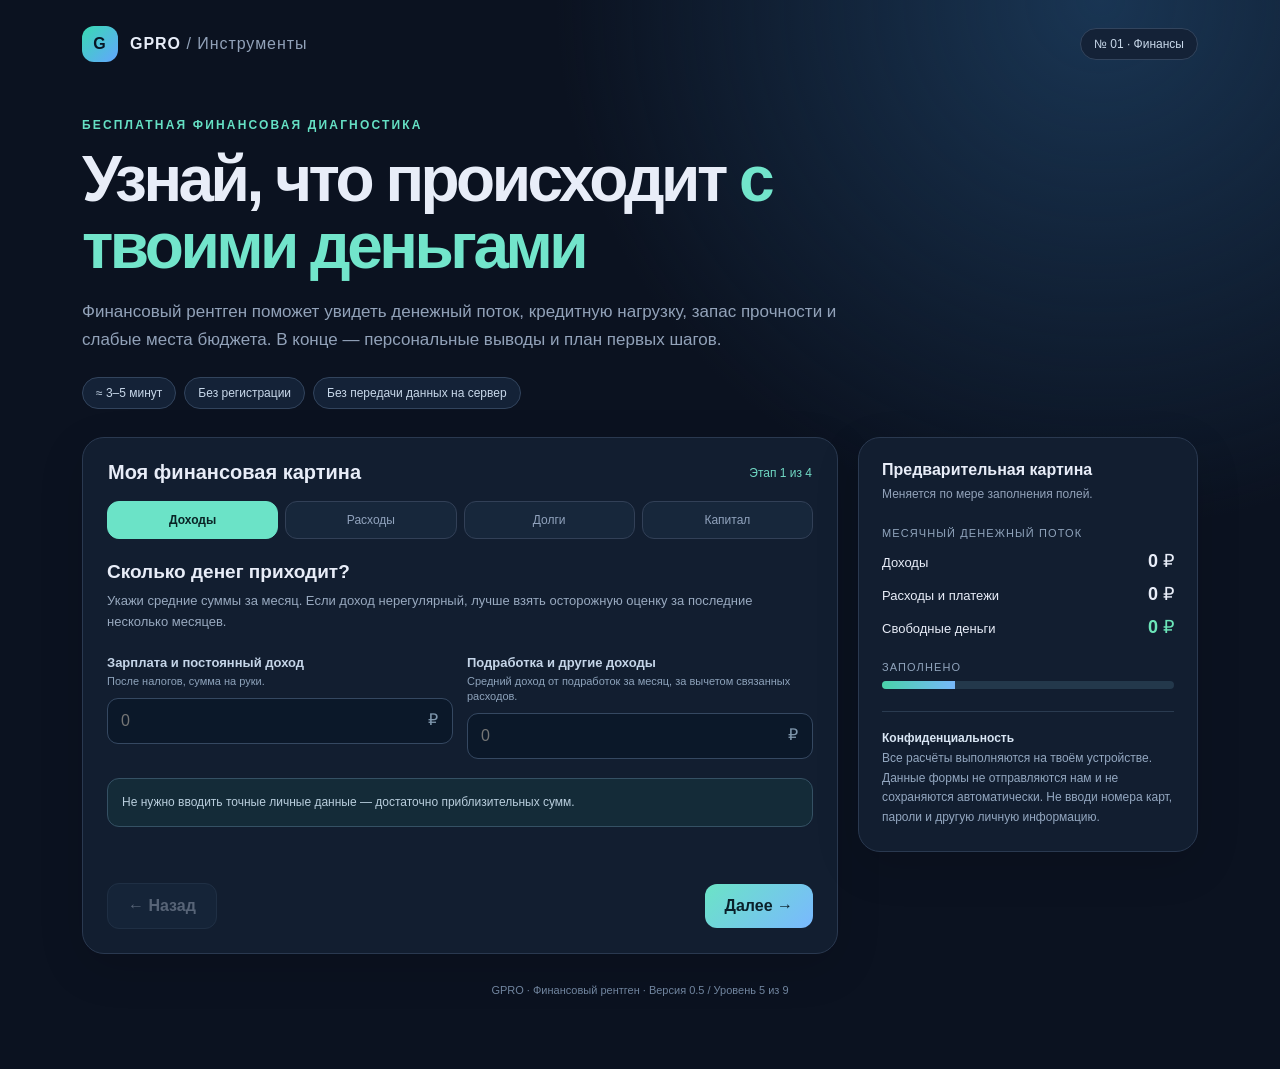
==== index.html @ 3268a3f9 "Level 5 visual polish: status colors, compact metric bars, advice hierarchy, mobile refinements and " ====
<!doctype html><html lang="ru"><head><meta charset="UTF-8"><meta name="viewport" content="width=device-width,initial-scale=1"><meta name="theme-color" content="#0d1525"><meta name="robots" content="noindex,nofollow"><title>GPRO — Финансовый рентген</title><style>
:root{font-family:Inter,-apple-system,BlinkMacSystemFont,'Segoe UI',Arial,sans-serif;color:#e8edf8;background:#0b1220;font-synthesis:none}*{box-sizing:border-box}body{margin:0;min-height:100vh;background:radial-gradient(ellipse at 86% 0%,#193553 0,transparent 35%),#0b1220}button,input,select{font:inherit}button{cursor:pointer}.wrap{max-width:1160px;margin:auto;padding:26px 22px 70px}.top{display:flex;align-items:center;justify-content:space-between;gap:16px}.brand{display:flex;align-items:center;gap:12px;font-weight:900;letter-spacing:.06em}.mark{width:36px;height:36px;display:grid;place-items:center;border-radius:12px;background:linear-gradient(135deg,#38dbb2,#63a5ff);color:#081624;font-weight:950}.muted{color:#92a2b9}.eyebrow{font-size:12px;color:#65e0c4;letter-spacing:.18em;text-transform:uppercase;font-weight:800}.hero{padding:56px 0 28px;max-width:780px}h1{font-size:clamp(37px,6vw,64px);line-height:1.05;margin:14px 0 18px;letter-spacing:-.055em}h1 span{color:#72e5cb}.hero p{font-size:17px;line-height:1.65;margin:0}.chips{display:flex;flex-wrap:wrap;gap:8px;margin-top:23px}.chip{border:1px solid #32445d;background:#142237;border-radius:99px;padding:8px 13px;font-size:12px;color:#c8d8ea}.layout{display:grid;grid-template-columns:minmax(0,1fr) 340px;align-items:start;gap:20px}.panel{background:#121e30;border:1px solid #2a3950;border-radius:22px;box-shadow:0 14px 45px #0002}.formhead{display:flex;align-items:center;justify-content:space-between;padding:23px 25px 17px;gap:12px}.formhead h2{font-size:20px;margin:0}.step{font-size:12px;color:#70d8c3}.tabs{display:grid;grid-template-columns:repeat(4,1fr);padding:0 24px;gap:7px}.tab{background:#17273b;color:#91a3bd;border:1px solid #324057;border-radius:12px;padding:11px 3px;font-size:12px}.tab.active{color:#092325;background:#6be3c7;border-color:#6be3c7;font-weight:800}.section{padding:22px 24px}.section h3{font-size:19px;margin:0 0 8px}.section p{line-height:1.55;margin:0 0 23px;color:#98a9bf;font-size:13px}.fields{display:grid;grid-template-columns:1fr 1fr;gap:14px}.field{display:flex;flex-direction:column;gap:8px}.field.full{grid-column:1/-1}label{font-size:13px;color:#c5d5e8;font-weight:650}.hint{color:#7e91ac;font-size:11px;font-weight:400}.inputwrap{position:relative}input{color:#f4f8ff;background:#0b1829;border:1px solid #354861;border-radius:11px;width:100%;padding:13px 40px 13px 13px;outline:none;font-size:16px}input:focus{border-color:#62dabe;box-shadow:0 0 0 3px #62dabe19}input::-webkit-inner-spin-button{appearance:none}input[type=number]{appearance:textfield}.rub{position:absolute;right:15px;top:12px;color:#7f97ad}.note{margin-top:19px;padding:14px;border-radius:12px;border:1px solid #355164;background:#142b38;color:#b9cedd;font-size:12px;line-height:1.6}.nav{display:flex;justify-content:space-between;align-items:center;gap:10px;padding:0 24px 24px}.btn{background:linear-gradient(135deg,#6be4c6,#79b8ff);color:#0a202a;border:0;font-weight:850;border-radius:12px;padding:13px 20px}.btn:hover{filter:brightness(1.07)}.btn.secondary{background:#1d3148;color:#d8e6fa;border:1px solid #39516b}.btn:disabled{opacity:.35;cursor:not-allowed}.side{padding:23px;position:sticky;top:14px}.side h3{margin:0 0 6px;font-size:16px}.side .muted{line-height:1.55;font-size:12px}.minititle{font-size:11px;letter-spacing:.1em;color:#90a4bc;text-transform:uppercase;margin:23px 0 8px}.snapshot{display:flex;justify-content:space-between;align-items:baseline;margin:11px 0;gap:10px;font-size:13px}.snapshot strong{font-size:18px;white-space:nowrap}.green{color:#6ce6b9}.red{color:#ff9b9f}.bar{height:8px;background:#23384b;border-radius:9px;overflow:hidden}.bar>div{height:100%;background:linear-gradient(90deg,#49d3a9,#77b8fa);width:0;transition:width .2s}.privacy{font-size:12px;color:#93a7c0;line-height:1.65;border-top:1px solid #2a3b50;margin-top:22px;padding-top:17px}.privacy b{color:#d9e6f4}.results{margin-top:26px;display:none}.results.show{display:block}.resultHeader{display:flex;justify-content:space-between;align-items:center;gap:12px;flex-wrap:wrap;margin-bottom:18px}.resultHeader h2{font-size:28px;margin:0}.scoregrid{display:grid;grid-template-columns:280px 1fr;gap:18px}.scorecard{padding:26px;text-align:center}.score{height:168px;width:168px;margin:0 auto 15px;display:grid;place-items:center;border-radius:50%;background:conic-gradient(#65dfbc var(--pct),#294258 0);position:relative}.score:before{content:'';position:absolute;inset:13px;border-radius:50%;background:#121e30}.score span{z-index:1;font-size:47px;font-weight:900}.score small{z-index:1;position:absolute;bottom:45px;color:#92a8b9}.scorecard h3{margin:12px 0 8px}.scorecard p{font-size:12px;color:#a4b4c9;line-height:1.6}.metrics{display:grid;grid-template-columns:repeat(2,1fr);gap:12px}.metric{padding:19px}.metric small{color:#9cadc5;font-size:12px}.metric strong{display:block;font-size:25px;margin-top:8px}.metric span{display:block;color:#899eb8;font-size:11px;margin-top:7px}.details{display:grid;grid-template-columns:1fr 1fr;gap:18px;margin-top:18px}.details .panel{padding:22px}.details h3{margin:0 0 16px}.finding{border-top:1px solid #2b3d52;padding:14px 0;font-size:13px;line-height:1.55}.finding b{display:block;margin-bottom:3px}.finding p{margin:0;color:#9fb0c6}.finding:first-of-type{border-top:none}.foot{margin-top:28px;color:#71859f;text-align:center;font-size:11px;line-height:1.6}.error{color:#ffaaa9;min-height:17px;margin:5px 24px 12px;font-size:12px}.printbtn{display:none}@media(max-width:850px){.layout{grid-template-columns:1fr}.side{position:static}.scoregrid{grid-template-columns:1fr}.details{grid-template-columns:1fr}}@media(max-width:520px){.wrap{padding:18px 12px 45px}.hero{padding:34px 3px 23px}.hero p{font-size:14px}.fields{grid-template-columns:1fr}.tabs{padding:0 14px}.section{padding:20px 15px}.formhead{padding:20px 15px 15px}.nav{padding:0 15px 18px}.tab{font-size:10px;padding:10px 0}.metrics{grid-template-columns:1fr 1fr}.metric strong{font-size:20px}}@media print{body{background:white;color:black}.top,.hero,.layout,.resultHeader button,.foot{display:none!important}.results{display:block!important;margin:0}.panel{background:white;color:black;box-shadow:none;border:1px solid #ddd}.metric small,.metric span,.finding p,.scorecard p{color:#555}.score:before{background:white}.printbtn{display:none}}
details.advice-detail{margin-top:12px;border-top:1px solid #34455c;padding-top:10px}details.advice-detail summary{cursor:pointer;color:#79e3ca;font-size:13px;font-weight:700}details.advice-detail p{line-height:1.65;color:#bfcde0}.input-warning{border-left:3px solid #f1bd69;padding-left:13px}@media print{details.advice-detail:not([open])>p{display:block!important}details.advice-detail summary{display:none}}details.advice-detail ol{padding-left:20px;color:#bfcde0;font-size:13px;line-height:1.7}details.advice-detail li{margin-bottom:5px}
/* Level 4: usability and readable reporting */
.field-hint{font-size:11px;line-height:1.4;color:#8da2ba;margin-top:-4px;min-height:16px}
.report-guide{margin:19px 0 0;padding:13px 16px;border:1px solid #294c59;background:#102735;border-radius:12px;color:#bad5dd;font-size:13px;line-height:1.5}
.panel-intro{margin:-8px 0 13px;color:#91a6be;font-size:12px;line-height:1.5}
.advice-group+.advice-group{margin-top:20px}
.group-title{margin:12px 0 4px;font-size:12px;letter-spacing:.04em;color:#6fe0c5;text-transform:uppercase}
.advice-card{padding:15px 0}
.advice-card b{font-size:14px}
.advice-short{line-height:1.6}
.advice-part{padding:12px 0 0}
.advice-part h5{font-size:12px;color:#dcecf7;margin:0 0 6px}
.advice-part p{font-size:13px;line-height:1.65}
.advice-part ol{margin:6px 0;padding-left:22px}
.advice-detail summary{min-height:40px;display:flex;align-items:center;list-style-position:inside}
.advice-detail summary:focus-visible,.quick-edit button:focus-visible,.tab:focus-visible,.btn:focus-visible{outline:2px solid #76e4cc;outline-offset:3px}
.quick-edit{display:flex;align-items:center;gap:8px;flex-wrap:wrap}
.quick-edit span{font-size:12px;color:#a3b6c9}
.quick-edit button{background:#1b3046;color:#d5e7f5;border:1px solid #3b5369;border-radius:9px;min-height:40px;padding:8px 11px}
@media(max-width:520px){.tab{min-height:44px;font-size:11px}.btn{min-height:44px}.quick-edit{width:100%}.quick-edit span{width:100%}.quick-edit button{flex:1 1 40%}.details .panel{padding:18px}.advice-part{padding-top:14px}.resultHeader h2{font-size:24px}}
@media print{@page{size:A4;margin:13mm}body,.wrap{background:#fff!important;color:#111!important}.wrap{max-width:none;padding:0}.report-guide,.quick-edit,#edit,#reset,.resultHeader button{display:none!important}.results{display:block!important}.resultHeader{margin-bottom:12px}.scoregrid{grid-template-columns:190px 1fr;gap:10px}.scorecard{padding:12px}.score{height:120px;width:120px}.score span{font-size:30px}.score small{bottom:27px}.metric{padding:10px}.metric strong{font-size:17px}.details{grid-template-columns:1fr 1.4fr;gap:10px}.details .panel{padding:12px}.finding,.advice-part,.advice-group{break-inside:avoid;page-break-inside:avoid}.advice-detail summary{display:none!important}.advice-detail .advice-part{display:block!important}.advice-part h5,.group-title,.advice-card b,.details h3{color:#111!important}.advice-part p,.advice-part ol,.finding p,.panel-intro,.metric span{color:#333!important}.advice-detail{border-top:1px solid #ddd}.panel{border-color:#ddd}.score{background:conic-gradient(#777 var(--pct),#ddd 0)}.score:before{background:#fff}}

/* Level 5 — restrained visual hierarchy */
:root{--good:#65dfbc;--warn:#efc06b;--danger:#fa8f9a;--quiet:#8499b2}
.metric{position:relative;overflow:hidden;transition:border-color .2s ease,transform .2s ease}
.metric strong{font-variant-numeric:tabular-nums;letter-spacing:-.025em;overflow-wrap:anywhere}
.metric.tone-good{border-top:2px solid var(--good)}
.metric.tone-warn{border-top:2px solid var(--warn)}
.metric.tone-danger{border-top:2px solid var(--danger)}
.metric.tone-neutral{border-top:2px solid #3c5874}
.metric-track{height:5px;background:#27394d;border-radius:12px;margin-top:15px;overflow:hidden}
.metric-fill{height:100%;border-radius:12px;background:var(--good);transition:width .35s ease}
.tone-warn .metric-fill{background:var(--warn)}
.tone-danger .metric-fill{background:var(--danger)}
.tone-neutral .metric-fill{background:var(--quiet)}
.score[data-tone=warn]{background:conic-gradient(var(--warn) var(--pct),#294258 0)}
.score[data-tone=danger]{background:conic-gradient(var(--danger) var(--pct),#294258 0)}
.score[data-tone=good]{background:conic-gradient(var(--good) var(--pct),#294258 0)}
.group-title{display:flex;align-items:center;gap:8px}
.group-title:before{content:'';width:7px;height:7px;border-radius:50%;background:var(--warn)}
.advice-group:has(.advice-opportunity) .group-title:before{background:var(--good)}
.advice-card{padding-left:13px;border-left:2px solid #475c75}
.advice-risk{border-left-color:#e9bb68}
.advice-opportunity{border-left-color:#64d6b8}
.advice-part h5{color:#b9d9f1;font-weight:750}
.advice-numbers{background:#142c3b;border:1px solid #2b5260;border-radius:11px;padding:12px!important;margin-top:12px}
.advice-numbers h5{color:#75e5c9}
.advice-detail[open] summary{margin-bottom:5px}
.advice-detail summary:hover{color:#b6ffec}
@media(hover:hover){.metric:hover{border-color:#50718b;transform:translateY(-1px)}}
@media(max-width:520px){.metric{padding:14px}.metric strong{font-size:clamp(16px,4.7vw,22px)}.metric small{font-size:11px}.metric span{line-height:1.4}.scorecard{padding:20px}.advice-card{padding-left:10px}.advice-numbers{padding:10px!important}}
@media(prefers-reduced-motion:reduce){*,*:before,*:after{transition-duration:0.01ms!important;animation-duration:0.01ms!important;scroll-behavior:auto!important}}
@media print{.metric-track{border:1px solid #ccc;background:#eee}.metric-fill{background:#777!important}.advice-numbers{background:#fff;border-color:#bbb}.advice-card{border-left-color:#aaa}.metric{border-top-color:#aaa!important}.score[data-tone]{background:conic-gradient(#777 var(--pct),#ddd 0)}}
</style></head><body><main class="wrap"><header class="top"><div class="brand"><div class="mark">G</div><div>GPRO <span class="muted" style="font-weight:500">/ Инструменты</span></div></div><span class="chip">№ 01 · Финансы</span></header><section class="hero"><div class="eyebrow">Бесплатная финансовая диагностика</div><h1>Узнай, что происходит <span>с твоими деньгами</span></h1><p class="muted">Финансовый рентген поможет увидеть денежный поток, кредитную нагрузку, запас прочности и слабые места бюджета. В конце — персональные выводы и план первых шагов.</p><div class="chips"><span class="chip">≈ 3–5 минут</span><span class="chip">Без регистрации</span><span class="chip">Без передачи данных на сервер</span></div></section><div class="layout"><section class="panel"><div class="formhead"><h2>Моя финансовая картина</h2><span class="step" id="stepText">Этап 1 из 4</span></div><div class="tabs" id="tabs"><button class="tab active" data-tab="0">Доходы</button><button class="tab" data-tab="1">Расходы</button><button class="tab" data-tab="2">Долги</button><button class="tab" data-tab="3">Капитал</button></div><div id="stage"></div><div class="error" id="error" role="alert"></div><div class="nav"><button class="btn secondary" id="prev" disabled>← Назад</button><button class="btn" id="next">Далее →</button></div></section><aside class="panel side"><h3>Предварительная картина</h3><div class="muted">Меняется по мере заполнения полей.</div><div class="minititle">Месячный денежный поток</div><div class="snapshot"><span>Доходы</span><strong id="incomePreview">0 ₽</strong></div><div class="snapshot"><span>Расходы и платежи</span><strong id="outPreview">0 ₽</strong></div><div class="snapshot"><span>Свободные деньги</span><strong id="freePreview">0 ₽</strong></div><div class="minititle">Заполнено</div><div class="bar"><div id="progress"></div></div><div class="privacy"><b>Конфиденциальность</b><br>Все расчёты выполняются на твоём устройстве. Данные формы не отправляются нам и не сохраняются автоматически. Не вводи номера карт, пароли и другую личную информацию.</div></aside></div><section class="results" id="results"><div class="resultHeader"><div><div class="eyebrow">Результат диагностики</div><h2>Твой финансовый рентген</h2></div><button class="btn secondary" onclick="window.print()">🖨 Распечатать / PDF</button></div><div class="scoregrid"><div class="panel scorecard"><div class="score" id="scoreRing" style="--pct:0%"><span id="scoreValue">0</span><small>из 100</small></div><h3 id="scoreLabel"></h3><p>Условный индекс устойчивости на основе введённых данных. Не кредитный рейтинг и не финансовый диагноз.</p></div><div class="metrics" id="metrics"></div></div><div class="report-guide">Сначала посмотри показатели и риски. Затем открой подходящие рекомендации — подробности скрыты, пока они не нужны.</div><div class="details"><div class="panel"><h3>Что показывают цифры</h3><div id="findings"></div></div><div class="panel"><h3>Твои следующие шаги</h3><p class="panel-intro">Риски и возможности — только по твоим данным.</p><div id="actions"></div></div></div><div style="margin-top:18px;display:flex;gap:12px;flex-wrap:wrap"><button class="btn" id="edit">Изменить данные</button><div class="quick-edit" id="quickEdit"><span>Перейти к разделу:</span><button type="button" data-edit-step="0">Доходы</button><button type="button" data-edit-step="1">Расходы</button><button type="button" data-edit-step="2">Долги</button><button type="button" data-edit-step="3">Капитал</button></div><button class="btn secondary" id="reset">Новая диагностика</button></div><p class="foot">Расчёты приблизительные и предназначены для самостоятельной оценки. Для точного планирования кредитов учитывай ставки, сроки, комиссии и условия договоров. Рекомендации носят образовательный характер.</p></section><footer class="foot">GPRO · Финансовый рентген · Версия 0.5 / Уровень 5 из 9</footer></main><script>
'use strict';
const cfg=[{name:'Доходы',title:'Сколько денег приходит?',intro:'Укажи средние суммы за месяц. Если доход нерегулярный, лучше взять осторожную оценку за последние несколько месяцев.',fields:[['salary','Зарплата и постоянный доход'],['extra','Подработка и другие доходы']]},{name:'Расходы',title:'Куда уходят деньги?',intro:'Введи среднемесячные траты без кредитных платежей — их учтём отдельно. Не забудь про нерегулярные расходы, пересчитанные на месяц.',fields:[['housing','Жильё и коммунальные услуги'],['food','Продукты и питание'],['transport','Транспорт'],['family','Семья, здоровье и обязательные траты'],['other','Досуг, покупки и прочее']]},{name:'Долги',title:'Какие есть обязательства?',intro:'Для расчёта нагрузки нужны ежемесячные платежи. Общий остаток долга используется при расчёте чистого капитала.',fields:[['payments','Общие ежемесячные платежи по долгам'],['debt','Остаток всех долгов и кредитов']]},{name:'Капитал',title:'Что уже накоплено?',intro:'Включай доступные денежные резервы и примерную рыночную стоимость других активов. Не учитывай одно и то же дважды.',fields:[['cash','Доступные накопления и резерв'],['assets','Стоимость остальных активов (жильё, инвестиции и другое)']]}];
const fieldHints={salary:'После налогов, сумма на руки.',extra:'Средний доход от подработок за месяц, за вычетом связанных расходов.',housing:'Аренда, коммунальные услуги и содержание жилья — без платежей по ипотеке.',food:'Продукты, кафе и питание за месяц.',transport:'Проезд, топливо, обслуживание транспорта.',family:'Лечение, дети, обязательные покупки и другие необходимые траты.',other:'Необязательные покупки, развлечения и подписки.',payments:'Сумма платежей по ипотеке, кредитам, рассрочкам и займам за месяц.',debt:'Сколько всего осталось вернуть кредиторам, а не первоначальная сумма кредитов.',cash:'Деньги на счетах, вкладах и наличные, которыми реально можно воспользоваться.',assets:'Примерная стоимость жилья, автомобиля, инвестиций и другого имущества. Не дублируй деньги из предыдущего поля.'};const values={};const allFields=cfg.flatMap(s=>s.fields.map(x=>x[0]));allFields.forEach(k=>values[k]=0);let step=0;const $=id=>document.getElementById(id);const money=n=>Math.round(n).toLocaleString('ru-RU')+' ₽';const clamp=(x,a,b)=>Math.max(a,Math.min(b,x));const sum=keys=>keys.reduce((v,k)=>v+(values[k]||0),0);const data=()=>{let income=sum(['salary','extra']),expenses=sum(['housing','food','transport','family','other']),payments=values.payments||0,monthly=expenses+payments,free=income-monthly,essentials=sum(['housing','food','transport','family'])+payments,assets=sum(['cash','assets']),debt=values.debt||0;return {income,expenses,payments,monthly,free,essentials,assets,debt,net:assets-debt,buffer:essentials>0?values.cash/essentials:null,load:income>0?payments/income:null,savings:income>0?free/income:null}};
function render(){const s=cfg[step];$('stepText').textContent=`Этап ${step+1} из 4`;$('tabs').querySelectorAll('button').forEach((b,i)=>{b.classList.toggle('active',i===step);b.setAttribute('aria-current',i===step?'step':'false')});let fields=s.fields.map(([key,label])=>`<div class="field"><label for="f-${key}">${label}</label><span class="field-hint">${fieldHints[key]||''}</span><div class="inputwrap"><input type="number" id="f-${key}" data-key="${key}" min="0" max="1000000000000" step="100" inputmode="decimal" value="${values[key]||''}" placeholder="0" aria-label="${label}"><span class="rub">₽</span></div></div>`).join('');$('stage').innerHTML=`<div class="section"><h3>${s.title}</h3><p>${s.intro}</p><div class="fields">${fields}</div><div class="note">${step===2?'Если долгов нет, оставь поля пустыми. Платежи уже не должны входить в раздел обычных расходов.':step===3?'Важно: стоимость квартиры и других активов не равна свободным деньгам. Для рекомендаций о доступных накоплениях используется отдельное поле «Доступные накопления».':'Не нужно вводить точные личные данные — достаточно приблизительных сумм.'}</div></div>`;$('stage').querySelectorAll('input').forEach(el=>el.addEventListener('input',()=>{const n=el.value===''?0:Number(el.value);if(Number.isFinite(n)&&n>=0&&n<=1e12){values[el.dataset.key]=n;$('error').textContent='';preview();if($('results').classList.contains('show'))results(false)}}));$('prev').disabled=step===0;$('next').textContent=step===3?'Получить результаты →':'Далее →';preview()}
function preview(){const d=data();$('incomePreview').textContent=money(d.income);$('outPreview').textContent=money(d.monthly);$('freePreview').textContent=money(d.free);$('freePreview').className=d.free<0?'red':'green';$('progress').style.width=((step+1)/4*100)+'%'}
function validate(){for(const [k] of cfg[step].fields){let el=$('f-'+k);if(!el)continue;const n=el.value===''?0:Number(el.value);if(!Number.isFinite(n)||n<0||n>1e12){$('error').textContent='Проверь суммы: допустимы только неотрицательные числа до 1 трлн рублей.';el.focus();return false}}return true}
$('prev').onclick=()=>{if(step>0){step--;render()}};$('next').onclick=()=>{if(!validate())return;if(step<3){step++;render()}else results()};$('tabs').addEventListener('click',e=>{const t=e.target.closest('[data-tab]');if(t&&validate()){step=Number(t.dataset.tab);render()}});
function calculateScore(d){let score=0;let checks=0;if(d.income>0){score+=clamp(d.free/d.income,0,0.25)/0.25*30;score+=clamp(1-(d.payments/d.income)/0.5,0,1)*20;checks+=2}if(d.essentials>0){score+=clamp(d.buffer||0,0,6)/6*30;checks++}score+=(d.net>=0?20:clamp(1+d.net/Math.max(d.debt,1),0,1)*20);checks++;return clamp(Math.round(score),0,100)}
function block(title,text){const e=document.createElement('div');e.className='finding';const b=document.createElement('b');b.textContent=title;const p=document.createElement('p');p.textContent=text;e.append(b,p);return e}function add(parent,title,txt){parent.append(block(title,txt))}
function capitalAdvice(d){
 const cash=values.cash||0,other=values.assets||0,free=d.free,base=d.essentials>0?d.essentials*3:0,available=Math.max(0,cash-base);
 const tier=cash<500000?0:cash<2000000?1:cash<5000000?2:cash<20000000?3:4;
 const variants=[
 ['Небольшие суммы: создать запас и проверить идею','Начни с доступного резерва. Если он уже есть, сравни вклад и короткие надёжные облигации с учётом срока и риска. Для малого дела проверь спрос на услугу: ремонт, обучение, дизайн, прокат вещей или помощь бизнесу. Сначала найди потенциальных клиентов и рассчитай расходы, а не покупай оборудование вслепую.'],
 ['От 500 тысяч до 2 миллионов: разделить деньги по задачам','Часть оставь на непредвиденные расходы и ближайшие покупки — на доступном счёте или вкладе. Для денег, которые не понадобятся в ближайшее время, изучи облигации: кто их выпустил, когда вернёт долг и может ли не заплатить. На предпринимательский эксперимент выделяй только ограниченную сумму, потеря которой не нарушит семейный бюджет.'],
 ['От 2 до 5 миллионов: сравнить несколько путей','Первый путь — вклады и качественные облигации с разными сроками погашения, чтобы не зависеть от одной даты. Второй — часть долгосрочных денег вложить в диверсифицированные фонды или акции, понимая, что стоимость может сильно падать. Третий — проверить собственный небольшой бизнес с бюджетом и ограничением убытка. Недвижимость сравнивай по чистому доходу от аренды после ремонта, налогов и простоя, а не только по цене объявления.'],
 ['От 5 до 20 миллионов: разделить капитал по назначению','Выдели деньги на жизнь и резерв, на цели ближайших лет и на долгосрочный рост. Не держи всё в одном банке, одной квартире, одной компании или одном бизнесе. Для вкладов проверь действующие лимиты страхования; для облигаций — надёжность эмитента и срок; для акций — риск падения цены; для недвижимости — расходы и время продажи. Если открываешь бизнес, заранее установи максимальную сумму, которую готов потерять.'],
 ['Более 20 миллионов: защитить разные источники богатства','Проверь, какая доля капитала приходится на жильё, бизнес, депозиты, облигации и акции, и насколько быстро каждый актив можно продать. Снизь зависимость от одного банка, арендатора, клиента или предприятия. С бухгалтером оцени налоги на проценты, инвестиционный доход, аренду и бизнес. С юристом проверь, на кого оформлены активы, какие долги или обязательства с ними связаны, и как семья сможет получить доступ к имуществу при наследовании.']
 ];
 const [title,detail]=variants[tier];
 const plan=['Посчитай, сколько денег должно оставаться доступным на ближайшие 3–6 месяцев расходов.','Раздели оставшуюся сумму по срокам: до года, 1–3 года и дольше трёх лет.','Для каждого варианта запиши возможный убыток, срок возврата денег и расходы на обслуживание.','Прежде чем вкладывать в дело, проверь спрос на небольшом тесте и установи лимит потерь.'];
 return {priority:60,title:'Возможности твоего капитала',short:`Доступные накопления: ${money(cash)}. ${title}.`,detail,why:'Одинаковая сумма может служить резервом, деньгами на покупку или капиталом для роста. Выбор зависит от сроков и готовности к риску.',steps:plan,impact:`Ориентир на три месяца необходимых расходов: ${money(base)}. Сверх него доступно около ${money(available)} — только если все накопления действительно свободны от ближайших обязательств. Прочие активы: ${money(other)}; их нельзя считать деньгами на счёте. ${free>0?`Положительный остаток ${money(free)} в месяц можно распределять между целями.`:''}`,learn:'Что изучить: страхование вкладов, доходность после налогов и комиссий, кредитный риск облигаций, ликвидность недвижимости, расчёт прибыли малого бизнеса.',group:'opportunity'};
}
function incomeOpportunity(d){
 const free=d.free;
 return {priority:57,title:'Как использовать ежемесячный остаток',short:`После расходов остаётся ${money(free)} в месяц. Выбери конкретное назначение этим деньгам.`,detail:'Необязательно сразу инвестировать весь остаток. Для близкой покупки подойдут доступные и менее рискованные способы хранения; для долгого срока можно изучать фонды, акции и облигации. Для повышения дохода рассмотрите обучение прикладному навыку или небольшой тест услуги с понятной себестоимостью.',why:'Если у свободных денег нет назначения, они незаметно уходят на покупки и не приближают цели.',steps:['Выдели ближайшую цель и её стоимость.','Определи сумму, которую готов направлять на неё ежемесячно.','Для долгосрочной части сравни несколько инструментов по риску и сроку.','Если интересен бизнес, начни с проверки спроса и первого клиента.'],impact:`Пример распределения ${money(free)}: ${money(free*.5)} на цели и резерв, ${money(free*.3)} на долгосрочные накопления, ${money(free*.2)} на обучение или тест идеи. Это иллюстрация, а не обязательная пропорция; при долгах или слабом резерве приоритеты другие.`,learn:'Что изучить: постановка финансовой цели, разница между вкладом, облигацией и акцией, тестирование бизнес-идеи.',group:'opportunity'};
}
function guidance(d){
 const items=[],warnings=[];
 const put=(priority,title,short,detail)=>items.push({priority,title,short,detail});
 if(d.income===0)warnings.push('Доход не указан: доли расходов и кредитная нагрузка не рассчитываются.');
 if(d.debt===0&&d.payments>0)warnings.push('Есть ежемесячные платежи по долгам, но остаток долга равен нулю. Уточни данные.');
 if(d.debt>0&&d.payments===0)warnings.push('Указан долг, но нет платежей. Возможно, долг без ежемесячных выплат — проверь условия.');
 if(d.income>0&&d.monthly>d.income*1.5)warnings.push('Расходы значительно превышают доходы. Проверь период и не учтены ли кредитные платежи дважды.');
 if(d.essentials===0&&d.income>0)warnings.push('Обязательные расходы не указаны: оценка резервной подушки может быть неполной.');
 if(d.free<0)put(100,'Выйти из ежемесячного минуса',`Сейчас не хватает ${money(-d.free)} в месяц. Сначала останови рост дефицита.`,`Проверь основные расходы за последние 30 дней и найди сочетание сокращения затрат и дополнительного заработка минимум на ${money(-d.free)} ежемесячно. Если доход нестабилен, используй осторожную оценку. Не перекрывай постоянный минус новыми дорогими кредитами.`);
 if(d.income===0&&d.monthly>0)put(98,'Найти источник поступлений',`Для покрытия текущих расходов нужно не менее ${money(d.monthly)} в месяц.`, 'Оцени регулярные источники дохода и навыки, которые можно монетизировать. Для начала проверь небольшие подработки без вложений: услуги, помощь клиентам, временная работа. Не бери новые обязательства ради непроверенного заработка.');
 if(d.income>0&&d.load>=.3)put(d.load>=.5?95:78,'Пересмотреть кредитную нагрузку',`Платежи составляют ${Math.round(d.load*100)}% дохода (${money(d.payments)} ежемесячно).`, 'Выпиши каждый долг: остаток, ставку, обязательный платёж и срок. В первую очередь предотвращай просрочки. Проверь возможность снизить ставку или нагрузку, но сравни полную стоимость нового договора и дополнительные комиссии. Для досрочных платежей сначала сохрани деньги на обязательные расходы.');
 if(d.buffer!==null&&d.buffer<1)put(88,'Сформировать первый резерв',`До подушки на 1 месяц не хватает ${money(Math.max(0,d.essentials-values.cash))}.`,`Первый ориентир — ${money(d.essentials)} доступных денег. Храни их отдельно от повседневных трат, с возможностью быстро снять без существенных потерь. При дефиците бюджета сначала восстанови баланс, затем постепенно пополняй запас.`);
 else if(d.buffer!==null&&d.buffer<3)put(70,'Укрепить финансовую подушку',`До запаса на 3 месяца не хватает ${money(Math.max(0,d.essentials*3-values.cash))}.`,`При нынешних обязательных расходах ориентир на три месяца — ${money(d.essentials*3)}. Если свободных денег достаточно, начни с посильного регулярного перевода после зарплаты. При нестабильном доходе, иждивенцах и рисках работы может потребоваться больший резерв.`);
 if(false&&d.free>0&&d.buffer!==null&&d.buffer<3){
 const transfer=Math.min(Math.round(d.free*.3/100)*100,Math.max(0,d.essentials*3-values.cash));
 if(transfer>0)put(58,'Запланировать пополнение накоплений',`Можно рассмотреть перевод около ${money(transfer)} в месяц из свободного остатка ${money(d.free)}.`, 'Это пример осторожного сценария — не автоматическое обязательство. Проверь, нет ли сезонных расходов и просрочек. Установи посильную сумму, которую реально сохранять ежемесячно, и пересматривай её после изменения дохода.');
 }
 if(d.free>=0&&d.debt>0&&!(d.load>=.3))put(48,'Сравнить стратегии погашения долгов','Проверь, какие долги дороже всего по процентам.','При наличии нескольких кредитов сравни метод «лавины» (сначала максимальная ставка) и «снежного кома» (сначала минимальный остаток). Учитывай страховки, комиссии, условия досрочного погашения и резерв на непредвиденные расходы.');
 if(false&&d.free>0&&d.buffer!==null&&d.buffer>=3)put(42,'Назначить цель свободным деньгам',`После расходов остаётся ${money(d.free)} в месяц.`, 'Раздели цели по срокам. Деньги для ближайших покупок лучше не подвергать значительным рыночным рискам. Для долгосрочных целей сначала изучи диверсификацию, комиссии, налоги и возможные просадки, затем выбери подходящие инструменты.');
 if(d.net<0)put(55,'Контролировать чистый капитал',`Долги превышают активы на ${money(-d.net)}.`, 'Проверь, не завышена ли стоимость активов и все ли долги учтены. Отслеживай изменение чистого капитала раз в месяц: снижение долгов и рост резерва важнее красивой оценки имущества.');
 if(!items.length)put(20,'Продолжать финансовый контроль','Раз в месяц обновляй данные и проверяй изменения.','Следи за фактическими расходами, сохрани доступный резерв и выбирай финансовые цели с учётом срока и риска. Повторяй диагностику после заметных изменений дохода или обязательств.');
 if(d.free>0)items.push(incomeOpportunity(d));if(values.cash>0||values.assets>0)items.push(capitalAdvice(d));items.sort((a,b)=>b.priority-a.priority);
 const core=items.filter(x=>!x.group);const opportunities=items.filter(x=>x.group);const selected=[...core.slice(0,d.free<0?2:1),...opportunities.slice(0,2)];if(selected.length<3)selected.push(...core.filter(x=>!selected.includes(x)).slice(0,3-selected.length));const enriched=selected.slice(0,3).map(item=>{if(item.group)return item;
 let why='',steps=[],impact='',learn='';
 if(item.title.includes('минуса')){why='Регулярный дефицит постепенно съедает накопления и повышает риск новых долгов.';steps=['Проверь расходы по выпискам за последние 30 дней.','Выдели обязательные траты и покупки, которые можно перенести.','Выбери один реальный способ дополнительного дохода без крупных вложений.','Раз в неделю сравни фактический баланс с планом.'];impact=`Чтобы выйти в ноль, нужно улучшить баланс на ${money(-d.free)} ежемесячно; для запаса в 10% дохода — на ${money(-d.free+Math.max(0,d.income*.1))}.`;learn='Темы: учёт денежных потоков, обязательные и переменные расходы, планирование нерегулярного дохода.'}
 else if(item.title.includes('кредитную')){why='Чем выше доля обязательных платежей, тем меньше возможностей пережить снижение дохода.';steps=['Запиши остаток, ставку, платёж и срок каждого долга.','Проверь риск просрочек и условия изменения графика платежей.','Сравни общую переплату по вариантам, а не только размер нового платежа.','Не расходуй весь резерв на досрочное погашение.'];impact=d.income>0?`Для нагрузки 30% при прежнем доходе платежи должны быть не выше ${money(d.income*.3)}; разница с текущими — ${money(Math.max(0,d.payments-d.income*.3))} в месяц. Это ориентир, не обещание изменения договора.`:'';learn='Темы: полная стоимость кредита, эффективная ставка, рефинансирование, досрочное погашение.'}
 else if(item.title.includes('резерв')||item.title.includes('подушку')||item.title.includes('накоплений')){why='Резерв помогает оплачивать необходимое при потере заработка или непредвиденных событиях без срочных займов.';steps=['Сначала обеспечь положительный ежемесячный баланс.','Отдели резерв от денег на повседневные покупки.','Настрой посильное регулярное пополнение.','Пересматривай сумму резерва после изменения обязательных расходов.'];const gap=Math.max(0,d.essentials*3-values.cash),monthly=d.free>0?Math.min(d.free*.3,gap):0;impact=`Один месяц обязательных расходов — ${money(d.essentials)}, три месяца — ${money(d.essentials*3)}. ${monthly>0?`Если откладывать около ${money(monthly)} в месяц, до трёхмесячного резерва примерно ${Math.ceil(gap/monthly)} мес. без процентов.`:'Срок достижения цели пока не рассчитан: сначала нужен свободный денежный поток.'}`;learn='Темы: ликвидность, резерв на 3–6 месяцев, накопительный счёт и условия доступа к деньгам.'}
 else if(item.title.includes('доход')||item.title.includes('поступлений')){why='Без устойчивых поступлений даже небольшой обязательный расход быстро превращается в задолженность.';steps=['Оцени, сколько необходимо получать ежемесячно.','Составь список навыков и услуг, которые можешь предложить.','Проверь спрос на одну услугу без больших вложений.','Сравни чистый доход после расходов и налогов.'];impact=`Текущие ежемесячные обязательства и расходы — ${money(d.monthly)}; это минимальный ориентир поступлений для нулевого баланса.`;learn='Темы: доход от услуг, расчёт чистой прибыли, проверка спроса, финансовые риски подработки.'}
 else {why='Регулярное измерение финансовых показателей помогает принимать решения на основе цифр, а не ощущений.';steps=['Проверь точность доходов и расходов.','Определи ближайшую измеримую цель.','Назначь ежемесячную сумму на её достижение.','Повтори диагностику через месяц.'];impact=d.free>0?`Свободный денежный поток сейчас около ${money(d.free)} в месяц, или ${money(d.free*12)} за 12 месяцев при неизменных условиях.`:'Сначала проверь возможность создать устойчивый положительный остаток.';learn='Темы: финансовые цели, чистый капитал, планирование бюджета и управление рисками.'}
 return {...item,why,steps,impact,learn};
 });return {items:enriched,warnings};
}
function renderGuidance(d){
 const {items,warnings}=guidance(d),a=$('actions');a.replaceChildren();
 const addText=(parent,tag,text,cls)=>{const el=document.createElement(tag);el.textContent=text;if(cls)el.className=cls;parent.append(el);return el};
 const groups=[{name:'Что улучшить',list:items.filter(x=>!x.group)},{name:'Какие есть возможности',list:items.filter(x=>x.group)}];
 groups.forEach(g=>{if(!g.list.length)return;const section=document.createElement('section');section.className='advice-group';addText(section,'h4',g.name,'group-title');g.list.forEach(item=>{
 const card=document.createElement('div');card.className='finding advice-card '+(item.group?'advice-opportunity':'advice-risk');addText(card,'b',item.title);addText(card,'p',item.short,'advice-short');
 const more=document.createElement('details');more.className='advice-detail';addText(more,'summary','Подробнее о рекомендации');
 const sectionText=(heading,value)=>{if(!value)return;const part=document.createElement('div');part.className='advice-part';addText(part,'h5',heading);addText(part,'p',value);if(heading==='Твои цифры и ориентиры')part.classList.add('advice-numbers');more.append(part)};
 sectionText('Почему это важно',item.why);sectionText('Что можно сделать',item.detail);
 if(item.steps&&item.steps.length){const part=document.createElement('div');part.className='advice-part';addText(part,'h5','Пошаговый план');const ol=document.createElement('ol');item.steps.forEach(t=>addText(ol,'li',t));part.append(ol);more.append(part)}
 sectionText('Твои цифры и ориентиры',item.impact);sectionText('Что изучить',item.learn);
 card.append(more);section.append(card);
 });a.append(section)});
 const f=$('findings');if(warnings.length){let heading=block('Проверь введённые данные',warnings.join(' '));heading.classList.add('input-warning');f.prepend(heading)}
}
function results(scroll=true){let d=data();if(d.income===0&&d.monthly===0&&d.assets===0&&d.debt===0){$('error').textContent='Для диагностики введи хотя бы один показатель.';return}const score=calculateScore(d);$('scoreRing').dataset.tone=score<45?'danger':score<75?'warn':'good';$('scoreRing').style.setProperty('--pct',score+'%');$('scoreValue').textContent=score;$('scoreLabel').textContent=score>=75?'Хороший запас устойчивости':score>=45?'Есть точки для улучшения':'Требуется внимание';const items=[
 ['Месячный баланс',money(d.free),'Доходы минус расходы и платежи',d.income>0?clamp(d.free/d.income*100,0,100):0,d.free<0?'danger':d.free===0?'warn':'good'],
 ['Доля свободных денег',d.income?Math.round(d.free/d.income*100)+' %':'Нет дохода','От дохода после всех платежей',d.income?clamp(d.free/d.income*100,0,100):0,d.free<=0?'danger':d.free/d.income<.1?'warn':'good'],
 ['Кредитная нагрузка',d.income?Math.round(d.payments/d.income*100)+' %':'Нет дохода','Платежи по долгам / доход',d.income?clamp(d.payments/d.income/.5*100,0,100):0,d.income===0?'neutral':d.load>=.5?'danger':d.load>=.3?'warn':'good'],
 ['Резерв',d.buffer===null?'Нет базы':d.buffer.toFixed(1)+' мес.','Покрытие обязательных расходов',d.buffer===null?0:clamp(d.buffer/6*100,0,100),d.buffer===null?'neutral':d.buffer<1?'danger':d.buffer<3?'warn':'good'],
 ['Чистый капитал',money(d.net),'Все активы минус долги',null,d.net<0?'danger':'good'],
 ['Обязательные расходы',money(d.essentials),'Без досуга и необязательных покупок',null,'neutral']
 ];
 $('metrics').replaceChildren(...items.map(([a,b,c,pct,tone],i)=>{let el=document.createElement('div');el.className='panel metric tone-'+tone;let small=document.createElement('small');small.textContent=a;let strong=document.createElement('strong');strong.textContent=b;let sub=document.createElement('span');sub.textContent=c;el.append(small,strong,sub);if(pct!==null){const track=document.createElement('div');track.className='metric-track';track.setAttribute('role','img');track.setAttribute('aria-label',a+': '+b);const fill=document.createElement('div');fill.className='metric-fill';fill.style.width=pct+'%';track.append(fill);el.append(track)}return el}));const f=$('findings'),a=$('actions');f.replaceChildren();a.replaceChildren();if(d.income===0)add(f,'Доход не указан','Процентные показатели и оценка кредитной нагрузки нельзя интерпретировать без дохода.');if(d.free<0)add(f,'Отрицательный баланс',`Ежемесячно не хватает около ${money(-d.free)}. Этот разрыв опасно регулярно покрывать новыми долгами.`);else if(d.free===0)add(f,'Баланс на границе','После расходов не остаётся свободных денег. Любая непредвиденная трата может потребовать заимствования.');else add(f,'Положительный денежный поток',`После расходов остаётся около ${money(d.free)} в месяц — возможный ресурс для резерва или ускоренного погашения долгов.`);if(d.income>0){if(d.load>=.5)add(f,'Высокая долговая нагрузка','На платежи уходит не менее половины дохода. Это серьёзно уменьшает финансовую гибкость.');else if(d.load>=.3)add(f,'Заметная долговая нагрузка','Платежи занимают 30–50% дохода. Важно проверить условия долгов и запас прочности.');else add(f,'Платежи по долгам',`Их доля — ${Math.round(d.load*100)}% дохода. Оценивать риск нужно также с учётом нестабильности заработка.`)}if(d.buffer===null)add(f,'Резерв пока не оценён','Для оценки подушки нужно указать обязательные расходы.');else if(d.buffer<1)add(f,'Маленький резерв','Доступные накопления покрывают меньше одного месяца обязательных расходов.');else if(d.buffer<3)add(f,'Резерв требует укрепления','Накоплений хватает примерно на 1–3 месяца обязательных расходов.');else add(f,'Финансовая подушка',`Доступные средства покрывают примерно ${d.buffer.toFixed(1)} месяца обязательных расходов.`);add(f,'Чистый капитал',d.net>=0?'Оценочная стоимость активов выше текущего остатка долгов.':'Остаток долгов больше оценочной стоимости активов. Следи за снижением задолженности и стоимостью залогового имущества.');
renderGuidance(d);$('results').classList.add('show');if(scroll)$('results').scrollIntoView({behavior:'smooth',block:'start'})}
$('edit').onclick=()=>document.querySelector('.layout').scrollIntoView({behavior:'smooth'});$('quickEdit').addEventListener('click',e=>{const btn=e.target.closest('[data-edit-step]');if(!btn)return;step=Number(btn.dataset.editStep);render();document.querySelector('.layout').scrollIntoView({behavior:'smooth',block:'start'});});$('reset').onclick=()=>{if(confirm('Начать новую диагностику и очистить введённые суммы?')){allFields.forEach(k=>values[k]=0);step=0;render();$('results').classList.remove('show');window.scrollTo({top:0,behavior:'smooth'})}};let printExpanded=[];window.addEventListener('beforeprint',()=>{printExpanded=[...document.querySelectorAll('details.advice-detail:not([open])')];printExpanded.forEach(el=>el.open=true)});window.addEventListener('afterprint',()=>{printExpanded.forEach(el=>el.open=false);printExpanded=[]});render();
</script></body></html>
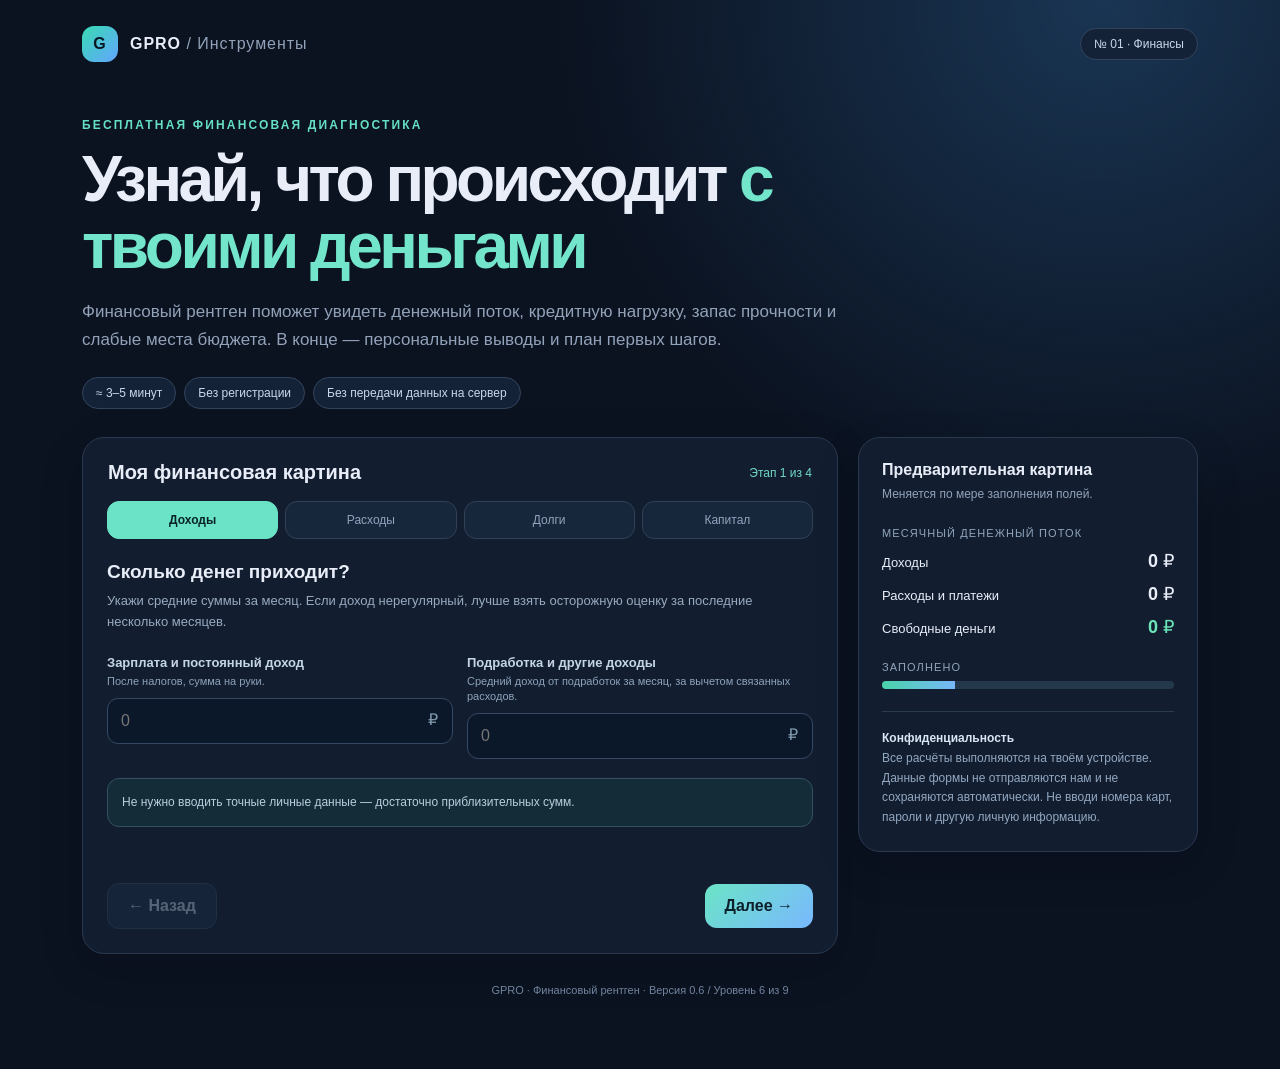
==== commit 15233edb: "Level 6 optional personalization: goals, horizons, risk profiles, numeric monthly plans and scenario" ====
--- a/index.html
+++ b/index.html
@@ -53,7 +53,45 @@
 @media(max-width:520px){.metric{padding:14px}.metric strong{font-size:clamp(16px,4.7vw,22px)}.metric small{font-size:11px}.metric span{line-height:1.4}.scorecard{padding:20px}.advice-card{padding-left:10px}.advice-numbers{padding:10px!important}}
 @media(prefers-reduced-motion:reduce){*,*:before,*:after{transition-duration:0.01ms!important;animation-duration:0.01ms!important;scroll-behavior:auto!important}}
 @media print{.metric-track{border:1px solid #ccc;background:#eee}.metric-fill{background:#777!important}.advice-numbers{background:#fff;border-color:#bbb}.advice-card{border-left-color:#aaa}.metric{border-top-color:#aaa!important}.score[data-tone]{background:conic-gradient(#777 var(--pct),#ddd 0)}}
-</style></head><body><main class="wrap"><header class="top"><div class="brand"><div class="mark">G</div><div>GPRO <span class="muted" style="font-weight:500">/ Инструменты</span></div></div><span class="chip">№ 01 · Финансы</span></header><section class="hero"><div class="eyebrow">Бесплатная финансовая диагностика</div><h1>Узнай, что происходит <span>с твоими деньгами</span></h1><p class="muted">Финансовый рентген поможет увидеть денежный поток, кредитную нагрузку, запас прочности и слабые места бюджета. В конце — персональные выводы и план первых шагов.</p><div class="chips"><span class="chip">≈ 3–5 минут</span><span class="chip">Без регистрации</span><span class="chip">Без передачи данных на сервер</span></div></section><div class="layout"><section class="panel"><div class="formhead"><h2>Моя финансовая картина</h2><span class="step" id="stepText">Этап 1 из 4</span></div><div class="tabs" id="tabs"><button class="tab active" data-tab="0">Доходы</button><button class="tab" data-tab="1">Расходы</button><button class="tab" data-tab="2">Долги</button><button class="tab" data-tab="3">Капитал</button></div><div id="stage"></div><div class="error" id="error" role="alert"></div><div class="nav"><button class="btn secondary" id="prev" disabled>← Назад</button><button class="btn" id="next">Далее →</button></div></section><aside class="panel side"><h3>Предварительная картина</h3><div class="muted">Меняется по мере заполнения полей.</div><div class="minititle">Месячный денежный поток</div><div class="snapshot"><span>Доходы</span><strong id="incomePreview">0 ₽</strong></div><div class="snapshot"><span>Расходы и платежи</span><strong id="outPreview">0 ₽</strong></div><div class="snapshot"><span>Свободные деньги</span><strong id="freePreview">0 ₽</strong></div><div class="minititle">Заполнено</div><div class="bar"><div id="progress"></div></div><div class="privacy"><b>Конфиденциальность</b><br>Все расчёты выполняются на твоём устройстве. Данные формы не отправляются нам и не сохраняются автоматически. Не вводи номера карт, пароли и другую личную информацию.</div></aside></div><section class="results" id="results"><div class="resultHeader"><div><div class="eyebrow">Результат диагностики</div><h2>Твой финансовый рентген</h2></div><button class="btn secondary" onclick="window.print()">🖨 Распечатать / PDF</button></div><div class="scoregrid"><div class="panel scorecard"><div class="score" id="scoreRing" style="--pct:0%"><span id="scoreValue">0</span><small>из 100</small></div><h3 id="scoreLabel"></h3><p>Условный индекс устойчивости на основе введённых данных. Не кредитный рейтинг и не финансовый диагноз.</p></div><div class="metrics" id="metrics"></div></div><div class="report-guide">Сначала посмотри показатели и риски. Затем открой подходящие рекомендации — подробности скрыты, пока они не нужны.</div><div class="details"><div class="panel"><h3>Что показывают цифры</h3><div id="findings"></div></div><div class="panel"><h3>Твои следующие шаги</h3><p class="panel-intro">Риски и возможности — только по твоим данным.</p><div id="actions"></div></div></div><div style="margin-top:18px;display:flex;gap:12px;flex-wrap:wrap"><button class="btn" id="edit">Изменить данные</button><div class="quick-edit" id="quickEdit"><span>Перейти к разделу:</span><button type="button" data-edit-step="0">Доходы</button><button type="button" data-edit-step="1">Расходы</button><button type="button" data-edit-step="2">Долги</button><button type="button" data-edit-step="3">Капитал</button></div><button class="btn secondary" id="reset">Новая диагностика</button></div><p class="foot">Расчёты приблизительные и предназначены для самостоятельной оценки. Для точного планирования кредитов учитывай ставки, сроки, комиссии и условия договоров. Рекомендации носят образовательный характер.</p></section><footer class="foot">GPRO · Финансовый рентген · Версия 0.5 / Уровень 5 из 9</footer></main><script>
+
+/* Level 6: optional goal-based personalization */
+.personalize{padding:24px;margin-top:18px}
+.personal-head{display:flex;justify-content:space-between;gap:20px;align-items:start}
+.personal-head h3{font-size:22px;letter-spacing:-.025em;margin:8px 0}
+.personal-head p{color:#9db2c8;font-size:13px;line-height:1.6;margin:0 0 17px;max-width:680px}
+.personal-icon{font-size:36px;color:#65dfbc}
+.personal-controls{display:grid;grid-template-columns:repeat(2,minmax(0,1fr));gap:14px}
+.personal-field{display:flex;flex-direction:column;gap:8px;min-width:0}
+.personal-field select,.personal-field input{min-height:47px;width:100%;border-radius:11px;background:#0b1829;border:1px solid #354861;color:#f4f8ff;padding:10px 12px;font-size:14px;outline:none}
+.personal-field select:focus,.personal-field input:focus{border-color:#62dabe;box-shadow:0 0 0 3px #62dabe19}
+.personal-output{margin-top:18px;padding:18px;border-radius:14px;background:#0e2434;border:1px solid #2c4c60}
+.personal-output>p{color:#a5bed0;font-size:13px;line-height:1.6;margin:0}
+.personal-summary{display:flex;gap:12px;flex-wrap:wrap;align-items:baseline;margin:0 0 10px}
+.personal-summary strong{font-size:19px;color:#80e8d0}
+.personal-summary span{font-size:12px;color:#b2c5d7}
+.personal-warning{padding:11px 12px;border-left:3px solid #efc06b;background:#352b25;border-radius:7px;color:#e8d4b7;font-size:13px;line-height:1.6;margin:12px 0}
+.personal-note{font-size:13px;line-height:1.7;color:#c2d2e1;margin:10px 0}
+.personal-scenarios{display:grid;grid-template-columns:repeat(3,minmax(0,1fr));gap:10px;margin:14px 0}
+.personal-scenario{background:#142d40;border:1px solid #315067;border-radius:12px;padding:13px;min-width:0}
+.personal-scenario small{display:block;font-size:11px;color:#a4b9ce}
+.personal-scenario strong{display:block;font-size:18px;color:#e6f6ff;margin:7px 0;overflow-wrap:anywhere}
+.personal-scenario span{font-size:12px;color:#adc2d5;line-height:1.5;display:block}
+.personal-disclaimer{font-size:11px;color:#8ba3b9;line-height:1.55;margin:12px 0 0}
+.personal-output h4{font-size:14px;margin:16px 0 7px}
+.personal-output ol{padding-left:20px;margin:7px 0;color:#c2d2e1;font-size:13px;line-height:1.8}
+@media(max-width:650px){.personalize{padding:17px}.personal-controls{grid-template-columns:1fr}.personal-scenarios{grid-template-columns:1fr}.personal-scenario{padding:11px}.personal-icon{display:none}}
+@media print{.personalize{background:white!important;color:#111!important;border-color:#ccc;break-before:page}.personal-output{background:white!important;border-color:#bbb}.personal-head p,.personal-note,.personal-scenario span,.personal-scenario small,.personal-output ol,.personal-disclaimer{color:#333!important}.personal-summary strong,.personal-scenario strong{color:#111!important}.personal-controls{display:none!important}.personal-scenarios{grid-template-columns:repeat(3,1fr)}.personal-scenario{background:#fff!important;border-color:#ccc}.personal-warning{background:#fff;color:#333;border-color:#888}.personal-output:has(>p:only-child){display:none}}
+</style></head><body><main class="wrap"><header class="top"><div class="brand"><div class="mark">G</div><div>GPRO <span class="muted" style="font-weight:500">/ Инструменты</span></div></div><span class="chip">№ 01 · Финансы</span></header><section class="hero"><div class="eyebrow">Бесплатная финансовая диагностика</div><h1>Узнай, что происходит <span>с твоими деньгами</span></h1><p class="muted">Финансовый рентген поможет увидеть денежный поток, кредитную нагрузку, запас прочности и слабые места бюджета. В конце — персональные выводы и план первых шагов.</p><div class="chips"><span class="chip">≈ 3–5 минут</span><span class="chip">Без регистрации</span><span class="chip">Без передачи данных на сервер</span></div></section><div class="layout"><section class="panel"><div class="formhead"><h2>Моя финансовая картина</h2><span class="step" id="stepText">Этап 1 из 4</span></div><div class="tabs" id="tabs"><button class="tab active" data-tab="0">Доходы</button><button class="tab" data-tab="1">Расходы</button><button class="tab" data-tab="2">Долги</button><button class="tab" data-tab="3">Капитал</button></div><div id="stage"></div><div class="error" id="error" role="alert"></div><div class="nav"><button class="btn secondary" id="prev" disabled>← Назад</button><button class="btn" id="next">Далее →</button></div></section><aside class="panel side"><h3>Предварительная картина</h3><div class="muted">Меняется по мере заполнения полей.</div><div class="minititle">Месячный денежный поток</div><div class="snapshot"><span>Доходы</span><strong id="incomePreview">0 ₽</strong></div><div class="snapshot"><span>Расходы и платежи</span><strong id="outPreview">0 ₽</strong></div><div class="snapshot"><span>Свободные деньги</span><strong id="freePreview">0 ₽</strong></div><div class="minititle">Заполнено</div><div class="bar"><div id="progress"></div></div><div class="privacy"><b>Конфиденциальность</b><br>Все расчёты выполняются на твоём устройстве. Данные формы не отправляются нам и не сохраняются автоматически. Не вводи номера карт, пароли и другую личную информацию.</div></aside></div><section class="results" id="results"><div class="resultHeader"><div><div class="eyebrow">Результат диагностики</div><h2>Твой финансовый рентген</h2></div><button class="btn secondary" onclick="window.print()">🖨 Распечатать / PDF</button></div><div class="scoregrid"><div class="panel scorecard"><div class="score" id="scoreRing" style="--pct:0%"><span id="scoreValue">0</span><small>из 100</small></div><h3 id="scoreLabel"></h3><p>Условный индекс устойчивости на основе введённых данных. Не кредитный рейтинг и не финансовый диагноз.</p></div><div class="metrics" id="metrics"></div></div><div class="report-guide">Сначала посмотри показатели и риски. Затем открой подходящие рекомендации — подробности скрыты, пока они не нужны.</div><div class="details"><div class="panel"><h3>Что показывают цифры</h3><div id="findings"></div></div><div class="panel"><h3>Твои следующие шаги</h3><p class="panel-intro">Риски и возможности — только по твоим данным.</p><div id="actions"></div></div></div><section class="panel personalize" id="personalize" aria-labelledby="personalTitle">
+ <div class="personal-head"><div><div class="eyebrow">Дополнительно · по желанию</div><h3 id="personalTitle">Настрой план под свою цель</h3><p>Основная диагностика уже готова. Выбери цель, срок и подход к риску — получишь персональный расчёт без регистрации.</p></div><span class="personal-icon" aria-hidden="true">◎</span></div>
+ <div class="personal-controls">
+ <div class="personal-field"><label for="goalType">Что хочешь сделать?</label><select id="goalType"><option value="">Выбери финансовую цель</option><option value="debt">Быстрее погасить долги</option><option value="reserve">Создать финансовую подушку</option><option value="purchase">Накопить на покупку</option><option value="capital">Увеличить денежный капитал</option><option value="business">Начать небольшой бизнес</option><option value="income">Увеличить ежемесячный доход</option></select></div>
+ <div class="personal-field"><label for="goalAmount" id="goalAmountLabel">Целевая сумма, ₽</label><input id="goalAmount" type="number" min="0" max="1000000000000" step="1000" inputmode="numeric" placeholder="Например, 500 000"></div>
+ <div class="personal-field"><label for="goalTerm">За какой срок?</label><select id="goalTerm"><option value="6">6 месяцев</option><option value="12" selected>1 год</option><option value="36">3 года</option><option value="60">5 лет</option></select></div>
+ <div class="personal-field"><label for="riskProfile">Как относишься к риску?</label><select id="riskProfile"><option value="safe">Осторожно: важно сохранить деньги</option><option value="balanced" selected>Умеренно: готов к небольшим колебаниям</option><option value="bold">Готов к значительным колебаниям</option></select></div>
+ </div>
+ <div class="personal-output" id="personalOutput" aria-live="polite"><p>Выбери цель, чтобы увидеть план и несколько сценариев.</p></div>
+ <p class="personal-disclaimer">Сценарии рассчитаны без инвестиционной доходности, инфляции, налогов и процентов по кредитам. Это ориентиры для планирования, не прогноз или гарантия.</p>
+ </section><div style="margin-top:18px;display:flex;gap:12px;flex-wrap:wrap"><button class="btn" id="edit">Изменить данные</button><div class="quick-edit" id="quickEdit"><span>Перейти к разделу:</span><button type="button" data-edit-step="0">Доходы</button><button type="button" data-edit-step="1">Расходы</button><button type="button" data-edit-step="2">Долги</button><button type="button" data-edit-step="3">Капитал</button></div><button class="btn secondary" id="reset">Новая диагностика</button></div><p class="foot">Расчёты приблизительные и предназначены для самостоятельной оценки. Для точного планирования кредитов учитывай ставки, сроки, комиссии и условия договоров. Рекомендации носят образовательный характер.</p></section><footer class="foot">GPRO · Финансовый рентген · Версия 0.6 / Уровень 6 из 9</footer></main><script>
 'use strict';
 const cfg=[{name:'Доходы',title:'Сколько денег приходит?',intro:'Укажи средние суммы за месяц. Если доход нерегулярный, лучше взять осторожную оценку за последние несколько месяцев.',fields:[['salary','Зарплата и постоянный доход'],['extra','Подработка и другие доходы']]},{name:'Расходы',title:'Куда уходят деньги?',intro:'Введи среднемесячные траты без кредитных платежей — их учтём отдельно. Не забудь про нерегулярные расходы, пересчитанные на месяц.',fields:[['housing','Жильё и коммунальные услуги'],['food','Продукты и питание'],['transport','Транспорт'],['family','Семья, здоровье и обязательные траты'],['other','Досуг, покупки и прочее']]},{name:'Долги',title:'Какие есть обязательства?',intro:'Для расчёта нагрузки нужны ежемесячные платежи. Общий остаток долга используется при расчёте чистого капитала.',fields:[['payments','Общие ежемесячные платежи по долгам'],['debt','Остаток всех долгов и кредитов']]},{name:'Капитал',title:'Что уже накоплено?',intro:'Включай доступные денежные резервы и примерную рыночную стоимость других активов. Не учитывай одно и то же дважды.',fields:[['cash','Доступные накопления и резерв'],['assets','Стоимость остальных активов (жильё, инвестиции и другое)']]}];
 const fieldHints={salary:'После налогов, сумма на руки.',extra:'Средний доход от подработок за месяц, за вычетом связанных расходов.',housing:'Аренда, коммунальные услуги и содержание жилья — без платежей по ипотеке.',food:'Продукты, кафе и питание за месяц.',transport:'Проезд, топливо, обслуживание транспорта.',family:'Лечение, дети, обязательные покупки и другие необходимые траты.',other:'Необязательные покупки, развлечения и подписки.',payments:'Сумма платежей по ипотеке, кредитам, рассрочкам и займам за месяц.',debt:'Сколько всего осталось вернуть кредиторам, а не первоначальная сумма кредитов.',cash:'Деньги на счетах, вкладах и наличные, которыми реально можно воспользоваться.',assets:'Примерная стоимость жилья, автомобиля, инвестиций и другого имущества. Не дублируй деньги из предыдущего поля.'};const values={};const allFields=cfg.flatMap(s=>s.fields.map(x=>x[0]));allFields.forEach(k=>values[k]=0);let step=0;const $=id=>document.getElementById(id);const money=n=>Math.round(n).toLocaleString('ru-RU')+' ₽';const clamp=(x,a,b)=>Math.max(a,Math.min(b,x));const sum=keys=>keys.reduce((v,k)=>v+(values[k]||0),0);const data=()=>{let income=sum(['salary','extra']),expenses=sum(['housing','food','transport','family','other']),payments=values.payments||0,monthly=expenses+payments,free=income-monthly,essentials=sum(['housing','food','transport','family'])+payments,assets=sum(['cash','assets']),debt=values.debt||0;return {income,expenses,payments,monthly,free,essentials,assets,debt,net:assets-debt,buffer:essentials>0?values.cash/essentials:null,load:income>0?payments/income:null,savings:income>0?free/income:null}};
@@ -128,6 +166,68 @@
  });a.append(section)});
  const f=$('findings');if(warnings.length){let heading=block('Проверь введённые данные',warnings.join(' '));heading.classList.add('input-warning');f.prepend(heading)}
 }
+
+const personal={goal:'',amount:0,term:12,risk:'balanced'};
+const goalNames={debt:'Погашение долгов',reserve:'Финансовая подушка',purchase:'Накопление на покупку',capital:'Рост денежного капитала',business:'Запуск небольшого бизнеса',income:'Рост ежемесячного дохода'};
+function renderPersonalization(){
+ const d=data(),out=$('personalOutput');out.replaceChildren();
+ const el=(tag,txt,cls,parent=out)=>{const x=document.createElement(tag);x.textContent=txt;if(cls)x.className=cls;parent.append(x);return x};
+ if(!personal.goal){el('p','Выбери цель, чтобы увидеть план и несколько сценариев.');return}
+ const months=personal.term,risk=personal.risk,cash=values.cash||0,free=Math.max(0,d.free),goal=personal.goal;
+ const reserveTarget=d.essentials>0?d.essentials*3:0;
+ const baseline=goal==='reserve'?cash:goal==='capital'?cash:0;
+ const target=goal==='debt'?d.debt:goal==='reserve'?(personal.amount||reserveTarget):personal.amount;
+ const missing=Math.max(0,target-baseline);
+ const riskText=risk==='safe'?'Сохранение денег важнее возможной доходности. Для ближайших целей проверь накопительные счета и вклады, условия снятия и страхования.':risk==='balanced'?'Деньги для ближайших целей лучше хранить доступно. Для долгосрочных целей можно изучить сочетание вкладов и качественных облигаций; цены облигаций могут колебаться.':'Высокая готовность к риску не делает инвестиции безопасными. Для долгих сроков можно изучать акции и фонды, но они могут сильно подешеветь; деньги на близкую цель и резерв лучше не подвергать такому риску.';
+ el('div','', 'personal-summary').replaceChildren();
+ const summary=out.lastElementChild;el('strong',goalNames[goal],null,summary);el('span',months+' мес. · '+(risk==='safe'?'осторожный':risk==='balanced'?'умеренный':'повышенный')+' риск',null,summary);
+ if(goal==='income'){
+  if(!target){el('div','Укажи, на сколько рублей в месяц хочешь увеличить доход.','personal-warning');return}
+  el('p',`Цель — получать дополнительно ${money(target)} каждый месяц. Это не сумма накоплений: откладывание денег само по себе не создаёт такой заработок.`,'personal-note');
+  const box=el('div','', 'personal-scenarios');
+  [0.25,0.5,1].forEach(frac=>{const c=el('div','','personal-scenario',box);el('small',Math.round(frac*100)+'% от цели',null,c);el('strong',money(target*frac)+'/мес.',null,c);el('span','Промежуточный уровень дополнительного дохода',null,c)});
+  el('h4','Что делать');const list=el('ol','');['Выбери одну услугу или навык, за который люди уже платят.','Рассчитай чистую прибыль с заказа после затрат и налогов.','Раздели желаемый дополнительный доход на прибыль с заказа: получишь ориентир по числу клиентов.','Протестируй предложение на первых клиентах без крупных вложений и пересматривай результат ежемесячно.'].forEach(x=>el('li',x,null,list));
+  el('p','Срок достижения дохода не гарантирован. '+riskText,'personal-note');return;
+ }
+ if(goal==='debt'&&d.debt===0){el('div','В разделе «Долги» сейчас указан нулевой остаток. Добавь долг или выбери другую цель.','personal-warning');return}
+ if(goal==='reserve'&&!target){el('div','Для расчёта резерва укажи обязательные расходы либо введи желаемую сумму подушки.','personal-warning');return}
+ if(!target){el('div','Укажи желаемую сумму цели, чтобы рассчитать план.','personal-warning');return}
+ const required=missing/months;
+ const desc=goal==='debt'?'Остаток долга':goal==='reserve'?'Желаемый резерв':goal==='capital'?'Желаемый денежный капитал':goal==='business'?'Бюджет тестового запуска':'Стоимость покупки';
+ el('p',`${desc}: ${money(target)}. ${goal==='reserve'||goal==='capital'?`Уже доступно: ${money(baseline)}. `:''}Осталось собрать или направить: ${money(missing)}.`,'personal-note');
+ el('p',`Чтобы приблизиться к цели за ${months} месяцев, потребуется около ${money(required)} в месяц ${goal==='debt'?'дополнительно к уже указанным обязательным платежам (без учёта процентов)':'без учёта доходности и инфляции'}.`,'personal-note');
+ if(d.free<=0&&missing>0)el('div','Свободного остатка сейчас нет. Сначала нужно выйти на положительный ежемесячный баланс — план накоплений пока не обеспечен.','personal-warning');
+ else if(required>free&&missing>0)el('div',`Свободный остаток — ${money(free)} в месяц. Для выбранного срока не хватает ещё около ${money(required-free)} в месяц. Можно увеличить срок, сократить цель или повысить доход.`,'personal-warning');
+ else if(missing>0)el('p',`При нынешнем свободном остатке ${money(free)} в месяц цель математически достижима, если направлять на неё не менее ${money(required)} и не возникнет дополнительных расходов.`,'personal-note');
+ else el('p','По указанным суммам цель уже достигнута. Можно выбрать более высокую сумму или другую цель.','personal-note');
+ const box=el('div','','personal-scenarios');
+ [0.25,0.5,0.75].forEach(frac=>{const monthly=free*frac,contributed=monthly*months,total=(goal==='debt'?Math.min(target,contributed):baseline+contributed),c=el('div','','personal-scenario',box);el('small',Math.round(frac*100)+'% свободного остатка',null,c);el('strong',money(monthly)+'/мес.',null,c);el('span',goal==='debt'?(`Дополнительно погасишь до ${money(total)} за ${months} мес. без учёта процентов и обычных платежей`):(`Получится ${money(total)} за ${months} мес. без процентов`),null,c)});
+ el('h4','План действий');
+ const list=el('ol','');
+ let actions;
+ if(goal==='debt')actions=['Проверь ставки, сроки и возможность досрочного погашения каждого долга.','Не допускай просрочек и сохрани доступные деньги на необходимые расходы.','Выбери дополнительный платёж, который не создаст новый дефицит.','Сравни уменьшение срока и переплаты по фактическому графику банка.'];
+ else if(goal==='reserve')actions=['Отдели резерв от денег на повседневные траты.','Храни основную часть в доступных инструментах с понятными условиями снятия.','Установи регулярный перевод после получения дохода.','При изменении обязательных расходов пересчитай размер подушки.'];
+ else if(goal==='business')actions=['Опиши продукт или услугу и выясни, кто готов за это платить.','Составь бюджет запуска, включая налоги, рекламу, материалы и непредвиденные расходы.','Протестируй спрос на минимальной сумме и посчитай чистую прибыль.','Не вкладывай резерв семьи и заранее установи допустимый предел убытка.'];
+ else actions=['Уточни стоимость цели и срок, включая возможный рост цены.','Оставь отдельно резерв на непредвиденные расходы.','Выбери посильный ежемесячный перевод и пересматривай план.','Сравни доступность денег, риск потерь, комиссии и налоги до выбора инструмента.'];
+ actions.forEach(x=>el('li',x,null,list));
+ el('p',riskText,'personal-note');
+ if(goal==='debt')el('p','Важно: проценты по кредитам и обязательные платежи уже учтены в исходном бюджете, но не моделируются в этом расчёте досрочного погашения. Для точной даты нужен график каждого кредита.','personal-note');
+ if(goal==='capital')el('p','Здесь считается только доступный денежный капитал. Недвижимость и другие активы не включены в стартовую сумму.','personal-note');
+ if(goal==='purchase'||goal==='business')el('p','Существующие накопления не прибавлены автоматически: часть из них может быть резервом или предназначаться для других целей.','personal-note');
+}
+function syncPersonalForm(){
+ const type=$('goalType').value;personal.goal=type;
+ $('goalAmountLabel').textContent=type==='income'?'Дополнительный доход в месяц, ₽':type==='debt'?'Остаток долга из анкеты, ₽':type==='reserve'?'Желаемый резерв, ₽ (необязательно)':'Целевая сумма, ₽';
+ $('goalAmount').disabled=type==='debt';$('goalAmount').required=false;
+ $('goalAmount').placeholder=type==='reserve'?'По умолчанию — 3 месяца расходов':type==='income'?'Например, 30 000':'Например, 500 000';
+ $('goalAmount').value=type==='debt'?(data().debt||''):(personal.amount||'');
+ renderPersonalization();
+}
+$('goalType').addEventListener('change',()=>{personal.amount=0;syncPersonalForm()});
+$('goalAmount').addEventListener('input',()=>{const n=Number($('goalAmount').value);if(!Number.isFinite(n)||n<0||n>1e12){$('personalOutput').textContent='Введи сумму от 0 до 1 трлн рублей.';return}personal.amount=n;renderPersonalization()});
+$('goalTerm').addEventListener('change',()=>{personal.term=Number($('goalTerm').value);renderPersonalization()});
+$('riskProfile').addEventListener('change',()=>{personal.risk=$('riskProfile').value;renderPersonalization()});
+
 function results(scroll=true){let d=data();if(d.income===0&&d.monthly===0&&d.assets===0&&d.debt===0){$('error').textContent='Для диагностики введи хотя бы один показатель.';return}const score=calculateScore(d);$('scoreRing').dataset.tone=score<45?'danger':score<75?'warn':'good';$('scoreRing').style.setProperty('--pct',score+'%');$('scoreValue').textContent=score;$('scoreLabel').textContent=score>=75?'Хороший запас устойчивости':score>=45?'Есть точки для улучшения':'Требуется внимание';const items=[
  ['Месячный баланс',money(d.free),'Доходы минус расходы и платежи',d.income>0?clamp(d.free/d.income*100,0,100):0,d.free<0?'danger':d.free===0?'warn':'good'],
  ['Доля свободных денег',d.income?Math.round(d.free/d.income*100)+' %':'Нет дохода','От дохода после всех платежей',d.income?clamp(d.free/d.income*100,0,100):0,d.free<=0?'danger':d.free/d.income<.1?'warn':'good'],
@@ -137,6 +237,6 @@
  ['Обязательные расходы',money(d.essentials),'Без досуга и необязательных покупок',null,'neutral']
  ];
  $('metrics').replaceChildren(...items.map(([a,b,c,pct,tone],i)=>{let el=document.createElement('div');el.className='panel metric tone-'+tone;let small=document.createElement('small');small.textContent=a;let strong=document.createElement('strong');strong.textContent=b;let sub=document.createElement('span');sub.textContent=c;el.append(small,strong,sub);if(pct!==null){const track=document.createElement('div');track.className='metric-track';track.setAttribute('role','img');track.setAttribute('aria-label',a+': '+b);const fill=document.createElement('div');fill.className='metric-fill';fill.style.width=pct+'%';track.append(fill);el.append(track)}return el}));const f=$('findings'),a=$('actions');f.replaceChildren();a.replaceChildren();if(d.income===0)add(f,'Доход не указан','Процентные показатели и оценка кредитной нагрузки нельзя интерпретировать без дохода.');if(d.free<0)add(f,'Отрицательный баланс',`Ежемесячно не хватает около ${money(-d.free)}. Этот разрыв опасно регулярно покрывать новыми долгами.`);else if(d.free===0)add(f,'Баланс на границе','После расходов не остаётся свободных денег. Любая непредвиденная трата может потребовать заимствования.');else add(f,'Положительный денежный поток',`После расходов остаётся около ${money(d.free)} в месяц — возможный ресурс для резерва или ускоренного погашения долгов.`);if(d.income>0){if(d.load>=.5)add(f,'Высокая долговая нагрузка','На платежи уходит не менее половины дохода. Это серьёзно уменьшает финансовую гибкость.');else if(d.load>=.3)add(f,'Заметная долговая нагрузка','Платежи занимают 30–50% дохода. Важно проверить условия долгов и запас прочности.');else add(f,'Платежи по долгам',`Их доля — ${Math.round(d.load*100)}% дохода. Оценивать риск нужно также с учётом нестабильности заработка.`)}if(d.buffer===null)add(f,'Резерв пока не оценён','Для оценки подушки нужно указать обязательные расходы.');else if(d.buffer<1)add(f,'Маленький резерв','Доступные накопления покрывают меньше одного месяца обязательных расходов.');else if(d.buffer<3)add(f,'Резерв требует укрепления','Накоплений хватает примерно на 1–3 месяца обязательных расходов.');else add(f,'Финансовая подушка',`Доступные средства покрывают примерно ${d.buffer.toFixed(1)} месяца обязательных расходов.`);add(f,'Чистый капитал',d.net>=0?'Оценочная стоимость активов выше текущего остатка долгов.':'Остаток долгов больше оценочной стоимости активов. Следи за снижением задолженности и стоимостью залогового имущества.');
-renderGuidance(d);$('results').classList.add('show');if(scroll)$('results').scrollIntoView({behavior:'smooth',block:'start'})}
-$('edit').onclick=()=>document.querySelector('.layout').scrollIntoView({behavior:'smooth'});$('quickEdit').addEventListener('click',e=>{const btn=e.target.closest('[data-edit-step]');if(!btn)return;step=Number(btn.dataset.editStep);render();document.querySelector('.layout').scrollIntoView({behavior:'smooth',block:'start'});});$('reset').onclick=()=>{if(confirm('Начать новую диагностику и очистить введённые суммы?')){allFields.forEach(k=>values[k]=0);step=0;render();$('results').classList.remove('show');window.scrollTo({top:0,behavior:'smooth'})}};let printExpanded=[];window.addEventListener('beforeprint',()=>{printExpanded=[...document.querySelectorAll('details.advice-detail:not([open])')];printExpanded.forEach(el=>el.open=true)});window.addEventListener('afterprint',()=>{printExpanded.forEach(el=>el.open=false);printExpanded=[]});render();
+renderGuidance(d);if(personal.goal)renderPersonalization();$('results').classList.add('show');if(scroll)$('results').scrollIntoView({behavior:'smooth',block:'start'})}
+$('edit').onclick=()=>document.querySelector('.layout').scrollIntoView({behavior:'smooth'});$('quickEdit').addEventListener('click',e=>{const btn=e.target.closest('[data-edit-step]');if(!btn)return;step=Number(btn.dataset.editStep);render();document.querySelector('.layout').scrollIntoView({behavior:'smooth',block:'start'});});$('reset').onclick=()=>{if(confirm('Начать новую диагностику и очистить введённые суммы?')){allFields.forEach(k=>values[k]=0);personal.goal='';personal.amount=0;personal.term=12;personal.risk='balanced';$('goalType').value='';$('goalAmount').value='';$('goalTerm').value='12';$('riskProfile').value='balanced';syncPersonalForm();step=0;render();$('results').classList.remove('show');window.scrollTo({top:0,behavior:'smooth'})}};let printExpanded=[];window.addEventListener('beforeprint',()=>{printExpanded=[...document.querySelectorAll('details.advice-detail:not([open])')];printExpanded.forEach(el=>el.open=true)});window.addEventListener('afterprint',()=>{printExpanded.forEach(el=>el.open=false);printExpanded=[]});render();
 </script></body></html>
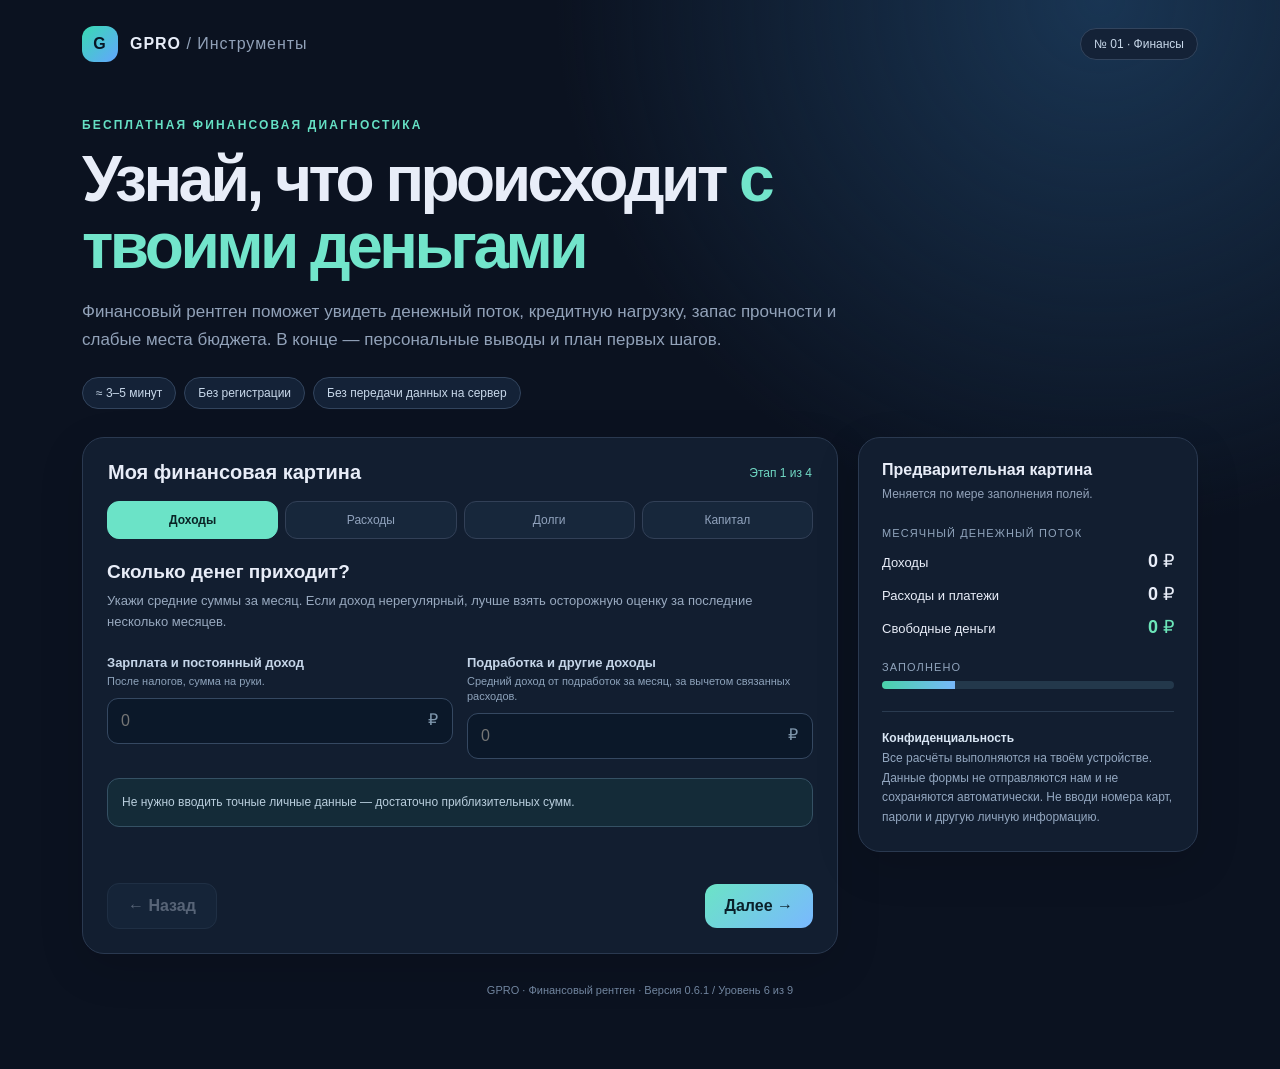
==== commit 84f5b01e: "Keep Financial X-Ray diagnostic-only; remove goal planners overlapping other GPRO services" ====
--- a/index.html
+++ b/index.html
@@ -81,17 +81,7 @@
 .personal-output ol{padding-left:20px;margin:7px 0;color:#c2d2e1;font-size:13px;line-height:1.8}
 @media(max-width:650px){.personalize{padding:17px}.personal-controls{grid-template-columns:1fr}.personal-scenarios{grid-template-columns:1fr}.personal-scenario{padding:11px}.personal-icon{display:none}}
 @media print{.personalize{background:white!important;color:#111!important;border-color:#ccc;break-before:page}.personal-output{background:white!important;border-color:#bbb}.personal-head p,.personal-note,.personal-scenario span,.personal-scenario small,.personal-output ol,.personal-disclaimer{color:#333!important}.personal-summary strong,.personal-scenario strong{color:#111!important}.personal-controls{display:none!important}.personal-scenarios{grid-template-columns:repeat(3,1fr)}.personal-scenario{background:#fff!important;border-color:#ccc}.personal-warning{background:#fff;color:#333;border-color:#888}.personal-output:has(>p:only-child){display:none}}
-</style></head><body><main class="wrap"><header class="top"><div class="brand"><div class="mark">G</div><div>GPRO <span class="muted" style="font-weight:500">/ Инструменты</span></div></div><span class="chip">№ 01 · Финансы</span></header><section class="hero"><div class="eyebrow">Бесплатная финансовая диагностика</div><h1>Узнай, что происходит <span>с твоими деньгами</span></h1><p class="muted">Финансовый рентген поможет увидеть денежный поток, кредитную нагрузку, запас прочности и слабые места бюджета. В конце — персональные выводы и план первых шагов.</p><div class="chips"><span class="chip">≈ 3–5 минут</span><span class="chip">Без регистрации</span><span class="chip">Без передачи данных на сервер</span></div></section><div class="layout"><section class="panel"><div class="formhead"><h2>Моя финансовая картина</h2><span class="step" id="stepText">Этап 1 из 4</span></div><div class="tabs" id="tabs"><button class="tab active" data-tab="0">Доходы</button><button class="tab" data-tab="1">Расходы</button><button class="tab" data-tab="2">Долги</button><button class="tab" data-tab="3">Капитал</button></div><div id="stage"></div><div class="error" id="error" role="alert"></div><div class="nav"><button class="btn secondary" id="prev" disabled>← Назад</button><button class="btn" id="next">Далее →</button></div></section><aside class="panel side"><h3>Предварительная картина</h3><div class="muted">Меняется по мере заполнения полей.</div><div class="minititle">Месячный денежный поток</div><div class="snapshot"><span>Доходы</span><strong id="incomePreview">0 ₽</strong></div><div class="snapshot"><span>Расходы и платежи</span><strong id="outPreview">0 ₽</strong></div><div class="snapshot"><span>Свободные деньги</span><strong id="freePreview">0 ₽</strong></div><div class="minititle">Заполнено</div><div class="bar"><div id="progress"></div></div><div class="privacy"><b>Конфиденциальность</b><br>Все расчёты выполняются на твоём устройстве. Данные формы не отправляются нам и не сохраняются автоматически. Не вводи номера карт, пароли и другую личную информацию.</div></aside></div><section class="results" id="results"><div class="resultHeader"><div><div class="eyebrow">Результат диагностики</div><h2>Твой финансовый рентген</h2></div><button class="btn secondary" onclick="window.print()">🖨 Распечатать / PDF</button></div><div class="scoregrid"><div class="panel scorecard"><div class="score" id="scoreRing" style="--pct:0%"><span id="scoreValue">0</span><small>из 100</small></div><h3 id="scoreLabel"></h3><p>Условный индекс устойчивости на основе введённых данных. Не кредитный рейтинг и не финансовый диагноз.</p></div><div class="metrics" id="metrics"></div></div><div class="report-guide">Сначала посмотри показатели и риски. Затем открой подходящие рекомендации — подробности скрыты, пока они не нужны.</div><div class="details"><div class="panel"><h3>Что показывают цифры</h3><div id="findings"></div></div><div class="panel"><h3>Твои следующие шаги</h3><p class="panel-intro">Риски и возможности — только по твоим данным.</p><div id="actions"></div></div></div><section class="panel personalize" id="personalize" aria-labelledby="personalTitle">
- <div class="personal-head"><div><div class="eyebrow">Дополнительно · по желанию</div><h3 id="personalTitle">Настрой план под свою цель</h3><p>Основная диагностика уже готова. Выбери цель, срок и подход к риску — получишь персональный расчёт без регистрации.</p></div><span class="personal-icon" aria-hidden="true">◎</span></div>
- <div class="personal-controls">
- <div class="personal-field"><label for="goalType">Что хочешь сделать?</label><select id="goalType"><option value="">Выбери финансовую цель</option><option value="debt">Быстрее погасить долги</option><option value="reserve">Создать финансовую подушку</option><option value="purchase">Накопить на покупку</option><option value="capital">Увеличить денежный капитал</option><option value="business">Начать небольшой бизнес</option><option value="income">Увеличить ежемесячный доход</option></select></div>
- <div class="personal-field"><label for="goalAmount" id="goalAmountLabel">Целевая сумма, ₽</label><input id="goalAmount" type="number" min="0" max="1000000000000" step="1000" inputmode="numeric" placeholder="Например, 500 000"></div>
- <div class="personal-field"><label for="goalTerm">За какой срок?</label><select id="goalTerm"><option value="6">6 месяцев</option><option value="12" selected>1 год</option><option value="36">3 года</option><option value="60">5 лет</option></select></div>
- <div class="personal-field"><label for="riskProfile">Как относишься к риску?</label><select id="riskProfile"><option value="safe">Осторожно: важно сохранить деньги</option><option value="balanced" selected>Умеренно: готов к небольшим колебаниям</option><option value="bold">Готов к значительным колебаниям</option></select></div>
- </div>
- <div class="personal-output" id="personalOutput" aria-live="polite"><p>Выбери цель, чтобы увидеть план и несколько сценариев.</p></div>
- <p class="personal-disclaimer">Сценарии рассчитаны без инвестиционной доходности, инфляции, налогов и процентов по кредитам. Это ориентиры для планирования, не прогноз или гарантия.</p>
- </section><div style="margin-top:18px;display:flex;gap:12px;flex-wrap:wrap"><button class="btn" id="edit">Изменить данные</button><div class="quick-edit" id="quickEdit"><span>Перейти к разделу:</span><button type="button" data-edit-step="0">Доходы</button><button type="button" data-edit-step="1">Расходы</button><button type="button" data-edit-step="2">Долги</button><button type="button" data-edit-step="3">Капитал</button></div><button class="btn secondary" id="reset">Новая диагностика</button></div><p class="foot">Расчёты приблизительные и предназначены для самостоятельной оценки. Для точного планирования кредитов учитывай ставки, сроки, комиссии и условия договоров. Рекомендации носят образовательный характер.</p></section><footer class="foot">GPRO · Финансовый рентген · Версия 0.6 / Уровень 6 из 9</footer></main><script>
+</style></head><body><main class="wrap"><header class="top"><div class="brand"><div class="mark">G</div><div>GPRO <span class="muted" style="font-weight:500">/ Инструменты</span></div></div><span class="chip">№ 01 · Финансы</span></header><section class="hero"><div class="eyebrow">Бесплатная финансовая диагностика</div><h1>Узнай, что происходит <span>с твоими деньгами</span></h1><p class="muted">Финансовый рентген поможет увидеть денежный поток, кредитную нагрузку, запас прочности и слабые места бюджета. В конце — персональные выводы и план первых шагов.</p><div class="chips"><span class="chip">≈ 3–5 минут</span><span class="chip">Без регистрации</span><span class="chip">Без передачи данных на сервер</span></div></section><div class="layout"><section class="panel"><div class="formhead"><h2>Моя финансовая картина</h2><span class="step" id="stepText">Этап 1 из 4</span></div><div class="tabs" id="tabs"><button class="tab active" data-tab="0">Доходы</button><button class="tab" data-tab="1">Расходы</button><button class="tab" data-tab="2">Долги</button><button class="tab" data-tab="3">Капитал</button></div><div id="stage"></div><div class="error" id="error" role="alert"></div><div class="nav"><button class="btn secondary" id="prev" disabled>← Назад</button><button class="btn" id="next">Далее →</button></div></section><aside class="panel side"><h3>Предварительная картина</h3><div class="muted">Меняется по мере заполнения полей.</div><div class="minititle">Месячный денежный поток</div><div class="snapshot"><span>Доходы</span><strong id="incomePreview">0 ₽</strong></div><div class="snapshot"><span>Расходы и платежи</span><strong id="outPreview">0 ₽</strong></div><div class="snapshot"><span>Свободные деньги</span><strong id="freePreview">0 ₽</strong></div><div class="minititle">Заполнено</div><div class="bar"><div id="progress"></div></div><div class="privacy"><b>Конфиденциальность</b><br>Все расчёты выполняются на твоём устройстве. Данные формы не отправляются нам и не сохраняются автоматически. Не вводи номера карт, пароли и другую личную информацию.</div></aside></div><section class="results" id="results"><div class="resultHeader"><div><div class="eyebrow">Результат диагностики</div><h2>Твой финансовый рентген</h2></div><button class="btn secondary" onclick="window.print()">🖨 Распечатать / PDF</button></div><div class="scoregrid"><div class="panel scorecard"><div class="score" id="scoreRing" style="--pct:0%"><span id="scoreValue">0</span><small>из 100</small></div><h3 id="scoreLabel"></h3><p>Условный индекс устойчивости на основе введённых данных. Не кредитный рейтинг и не финансовый диагноз.</p></div><div class="metrics" id="metrics"></div></div><div class="report-guide">Сначала посмотри показатели и риски. Затем открой подходящие рекомендации — подробности скрыты, пока они не нужны.</div><div class="details"><div class="panel"><h3>Что показывают цифры</h3><div id="findings"></div></div><div class="panel"><h3>Твои следующие шаги</h3><p class="panel-intro">Риски и возможности — только по твоим данным.</p><div id="actions"></div></div></div><div style="margin-top:18px;display:flex;gap:12px;flex-wrap:wrap"><button class="btn" id="edit">Изменить данные</button><div class="quick-edit" id="quickEdit"><span>Перейти к разделу:</span><button type="button" data-edit-step="0">Доходы</button><button type="button" data-edit-step="1">Расходы</button><button type="button" data-edit-step="2">Долги</button><button type="button" data-edit-step="3">Капитал</button></div><button class="btn secondary" id="reset">Новая диагностика</button></div><p class="foot">Расчёты приблизительные и предназначены для самостоятельной оценки. Для точного планирования кредитов учитывай ставки, сроки, комиссии и условия договоров. Рекомендации носят образовательный характер.</p></section><footer class="foot">GPRO · Финансовый рентген · Версия 0.6.1 / Уровень 6 из 9</footer></main><script>
 'use strict';
 const cfg=[{name:'Доходы',title:'Сколько денег приходит?',intro:'Укажи средние суммы за месяц. Если доход нерегулярный, лучше взять осторожную оценку за последние несколько месяцев.',fields:[['salary','Зарплата и постоянный доход'],['extra','Подработка и другие доходы']]},{name:'Расходы',title:'Куда уходят деньги?',intro:'Введи среднемесячные траты без кредитных платежей — их учтём отдельно. Не забудь про нерегулярные расходы, пересчитанные на месяц.',fields:[['housing','Жильё и коммунальные услуги'],['food','Продукты и питание'],['transport','Транспорт'],['family','Семья, здоровье и обязательные траты'],['other','Досуг, покупки и прочее']]},{name:'Долги',title:'Какие есть обязательства?',intro:'Для расчёта нагрузки нужны ежемесячные платежи. Общий остаток долга используется при расчёте чистого капитала.',fields:[['payments','Общие ежемесячные платежи по долгам'],['debt','Остаток всех долгов и кредитов']]},{name:'Капитал',title:'Что уже накоплено?',intro:'Включай доступные денежные резервы и примерную рыночную стоимость других активов. Не учитывай одно и то же дважды.',fields:[['cash','Доступные накопления и резерв'],['assets','Стоимость остальных активов (жильё, инвестиции и другое)']]}];
 const fieldHints={salary:'После налогов, сумма на руки.',extra:'Средний доход от подработок за месяц, за вычетом связанных расходов.',housing:'Аренда, коммунальные услуги и содержание жилья — без платежей по ипотеке.',food:'Продукты, кафе и питание за месяц.',transport:'Проезд, топливо, обслуживание транспорта.',family:'Лечение, дети, обязательные покупки и другие необходимые траты.',other:'Необязательные покупки, развлечения и подписки.',payments:'Сумма платежей по ипотеке, кредитам, рассрочкам и займам за месяц.',debt:'Сколько всего осталось вернуть кредиторам, а не первоначальная сумма кредитов.',cash:'Деньги на счетах, вкладах и наличные, которыми реально можно воспользоваться.',assets:'Примерная стоимость жилья, автомобиля, инвестиций и другого имущества. Не дублируй деньги из предыдущего поля.'};const values={};const allFields=cfg.flatMap(s=>s.fields.map(x=>x[0]));allFields.forEach(k=>values[k]=0);let step=0;const $=id=>document.getElementById(id);const money=n=>Math.round(n).toLocaleString('ru-RU')+' ₽';const clamp=(x,a,b)=>Math.max(a,Math.min(b,x));const sum=keys=>keys.reduce((v,k)=>v+(values[k]||0),0);const data=()=>{let income=sum(['salary','extra']),expenses=sum(['housing','food','transport','family','other']),payments=values.payments||0,monthly=expenses+payments,free=income-monthly,essentials=sum(['housing','food','transport','family'])+payments,assets=sum(['cash','assets']),debt=values.debt||0;return {income,expenses,payments,monthly,free,essentials,assets,debt,net:assets-debt,buffer:essentials>0?values.cash/essentials:null,load:income>0?payments/income:null,savings:income>0?free/income:null}};
@@ -167,67 +157,6 @@
  const f=$('findings');if(warnings.length){let heading=block('Проверь введённые данные',warnings.join(' '));heading.classList.add('input-warning');f.prepend(heading)}
 }
 
-const personal={goal:'',amount:0,term:12,risk:'balanced'};
-const goalNames={debt:'Погашение долгов',reserve:'Финансовая подушка',purchase:'Накопление на покупку',capital:'Рост денежного капитала',business:'Запуск небольшого бизнеса',income:'Рост ежемесячного дохода'};
-function renderPersonalization(){
- const d=data(),out=$('personalOutput');out.replaceChildren();
- const el=(tag,txt,cls,parent=out)=>{const x=document.createElement(tag);x.textContent=txt;if(cls)x.className=cls;parent.append(x);return x};
- if(!personal.goal){el('p','Выбери цель, чтобы увидеть план и несколько сценариев.');return}
- const months=personal.term,risk=personal.risk,cash=values.cash||0,free=Math.max(0,d.free),goal=personal.goal;
- const reserveTarget=d.essentials>0?d.essentials*3:0;
- const baseline=goal==='reserve'?cash:goal==='capital'?cash:0;
- const target=goal==='debt'?d.debt:goal==='reserve'?(personal.amount||reserveTarget):personal.amount;
- const missing=Math.max(0,target-baseline);
- const riskText=risk==='safe'?'Сохранение денег важнее возможной доходности. Для ближайших целей проверь накопительные счета и вклады, условия снятия и страхования.':risk==='balanced'?'Деньги для ближайших целей лучше хранить доступно. Для долгосрочных целей можно изучить сочетание вкладов и качественных облигаций; цены облигаций могут колебаться.':'Высокая готовность к риску не делает инвестиции безопасными. Для долгих сроков можно изучать акции и фонды, но они могут сильно подешеветь; деньги на близкую цель и резерв лучше не подвергать такому риску.';
- el('div','', 'personal-summary').replaceChildren();
- const summary=out.lastElementChild;el('strong',goalNames[goal],null,summary);el('span',months+' мес. · '+(risk==='safe'?'осторожный':risk==='balanced'?'умеренный':'повышенный')+' риск',null,summary);
- if(goal==='income'){
-  if(!target){el('div','Укажи, на сколько рублей в месяц хочешь увеличить доход.','personal-warning');return}
-  el('p',`Цель — получать дополнительно ${money(target)} каждый месяц. Это не сумма накоплений: откладывание денег само по себе не создаёт такой заработок.`,'personal-note');
-  const box=el('div','', 'personal-scenarios');
-  [0.25,0.5,1].forEach(frac=>{const c=el('div','','personal-scenario',box);el('small',Math.round(frac*100)+'% от цели',null,c);el('strong',money(target*frac)+'/мес.',null,c);el('span','Промежуточный уровень дополнительного дохода',null,c)});
-  el('h4','Что делать');const list=el('ol','');['Выбери одну услугу или навык, за который люди уже платят.','Рассчитай чистую прибыль с заказа после затрат и налогов.','Раздели желаемый дополнительный доход на прибыль с заказа: получишь ориентир по числу клиентов.','Протестируй предложение на первых клиентах без крупных вложений и пересматривай результат ежемесячно.'].forEach(x=>el('li',x,null,list));
-  el('p','Срок достижения дохода не гарантирован. '+riskText,'personal-note');return;
- }
- if(goal==='debt'&&d.debt===0){el('div','В разделе «Долги» сейчас указан нулевой остаток. Добавь долг или выбери другую цель.','personal-warning');return}
- if(goal==='reserve'&&!target){el('div','Для расчёта резерва укажи обязательные расходы либо введи желаемую сумму подушки.','personal-warning');return}
- if(!target){el('div','Укажи желаемую сумму цели, чтобы рассчитать план.','personal-warning');return}
- const required=missing/months;
- const desc=goal==='debt'?'Остаток долга':goal==='reserve'?'Желаемый резерв':goal==='capital'?'Желаемый денежный капитал':goal==='business'?'Бюджет тестового запуска':'Стоимость покупки';
- el('p',`${desc}: ${money(target)}. ${goal==='reserve'||goal==='capital'?`Уже доступно: ${money(baseline)}. `:''}Осталось собрать или направить: ${money(missing)}.`,'personal-note');
- el('p',`Чтобы приблизиться к цели за ${months} месяцев, потребуется около ${money(required)} в месяц ${goal==='debt'?'дополнительно к уже указанным обязательным платежам (без учёта процентов)':'без учёта доходности и инфляции'}.`,'personal-note');
- if(d.free<=0&&missing>0)el('div','Свободного остатка сейчас нет. Сначала нужно выйти на положительный ежемесячный баланс — план накоплений пока не обеспечен.','personal-warning');
- else if(required>free&&missing>0)el('div',`Свободный остаток — ${money(free)} в месяц. Для выбранного срока не хватает ещё около ${money(required-free)} в месяц. Можно увеличить срок, сократить цель или повысить доход.`,'personal-warning');
- else if(missing>0)el('p',`При нынешнем свободном остатке ${money(free)} в месяц цель математически достижима, если направлять на неё не менее ${money(required)} и не возникнет дополнительных расходов.`,'personal-note');
- else el('p','По указанным суммам цель уже достигнута. Можно выбрать более высокую сумму или другую цель.','personal-note');
- const box=el('div','','personal-scenarios');
- [0.25,0.5,0.75].forEach(frac=>{const monthly=free*frac,contributed=monthly*months,total=(goal==='debt'?Math.min(target,contributed):baseline+contributed),c=el('div','','personal-scenario',box);el('small',Math.round(frac*100)+'% свободного остатка',null,c);el('strong',money(monthly)+'/мес.',null,c);el('span',goal==='debt'?(`Дополнительно погасишь до ${money(total)} за ${months} мес. без учёта процентов и обычных платежей`):(`Получится ${money(total)} за ${months} мес. без процентов`),null,c)});
- el('h4','План действий');
- const list=el('ol','');
- let actions;
- if(goal==='debt')actions=['Проверь ставки, сроки и возможность досрочного погашения каждого долга.','Не допускай просрочек и сохрани доступные деньги на необходимые расходы.','Выбери дополнительный платёж, который не создаст новый дефицит.','Сравни уменьшение срока и переплаты по фактическому графику банка.'];
- else if(goal==='reserve')actions=['Отдели резерв от денег на повседневные траты.','Храни основную часть в доступных инструментах с понятными условиями снятия.','Установи регулярный перевод после получения дохода.','При изменении обязательных расходов пересчитай размер подушки.'];
- else if(goal==='business')actions=['Опиши продукт или услугу и выясни, кто готов за это платить.','Составь бюджет запуска, включая налоги, рекламу, материалы и непредвиденные расходы.','Протестируй спрос на минимальной сумме и посчитай чистую прибыль.','Не вкладывай резерв семьи и заранее установи допустимый предел убытка.'];
- else actions=['Уточни стоимость цели и срок, включая возможный рост цены.','Оставь отдельно резерв на непредвиденные расходы.','Выбери посильный ежемесячный перевод и пересматривай план.','Сравни доступность денег, риск потерь, комиссии и налоги до выбора инструмента.'];
- actions.forEach(x=>el('li',x,null,list));
- el('p',riskText,'personal-note');
- if(goal==='debt')el('p','Важно: проценты по кредитам и обязательные платежи уже учтены в исходном бюджете, но не моделируются в этом расчёте досрочного погашения. Для точной даты нужен график каждого кредита.','personal-note');
- if(goal==='capital')el('p','Здесь считается только доступный денежный капитал. Недвижимость и другие активы не включены в стартовую сумму.','personal-note');
- if(goal==='purchase'||goal==='business')el('p','Существующие накопления не прибавлены автоматически: часть из них может быть резервом или предназначаться для других целей.','personal-note');
-}
-function syncPersonalForm(){
- const type=$('goalType').value;personal.goal=type;
- $('goalAmountLabel').textContent=type==='income'?'Дополнительный доход в месяц, ₽':type==='debt'?'Остаток долга из анкеты, ₽':type==='reserve'?'Желаемый резерв, ₽ (необязательно)':'Целевая сумма, ₽';
- $('goalAmount').disabled=type==='debt';$('goalAmount').required=false;
- $('goalAmount').placeholder=type==='reserve'?'По умолчанию — 3 месяца расходов':type==='income'?'Например, 30 000':'Например, 500 000';
- $('goalAmount').value=type==='debt'?(data().debt||''):(personal.amount||'');
- renderPersonalization();
-}
-$('goalType').addEventListener('change',()=>{personal.amount=0;syncPersonalForm()});
-$('goalAmount').addEventListener('input',()=>{const n=Number($('goalAmount').value);if(!Number.isFinite(n)||n<0||n>1e12){$('personalOutput').textContent='Введи сумму от 0 до 1 трлн рублей.';return}personal.amount=n;renderPersonalization()});
-$('goalTerm').addEventListener('change',()=>{personal.term=Number($('goalTerm').value);renderPersonalization()});
-$('riskProfile').addEventListener('change',()=>{personal.risk=$('riskProfile').value;renderPersonalization()});
-
 function results(scroll=true){let d=data();if(d.income===0&&d.monthly===0&&d.assets===0&&d.debt===0){$('error').textContent='Для диагностики введи хотя бы один показатель.';return}const score=calculateScore(d);$('scoreRing').dataset.tone=score<45?'danger':score<75?'warn':'good';$('scoreRing').style.setProperty('--pct',score+'%');$('scoreValue').textContent=score;$('scoreLabel').textContent=score>=75?'Хороший запас устойчивости':score>=45?'Есть точки для улучшения':'Требуется внимание';const items=[
  ['Месячный баланс',money(d.free),'Доходы минус расходы и платежи',d.income>0?clamp(d.free/d.income*100,0,100):0,d.free<0?'danger':d.free===0?'warn':'good'],
  ['Доля свободных денег',d.income?Math.round(d.free/d.income*100)+' %':'Нет дохода','От дохода после всех платежей',d.income?clamp(d.free/d.income*100,0,100):0,d.free<=0?'danger':d.free/d.income<.1?'warn':'good'],
@@ -237,6 +166,6 @@
  ['Обязательные расходы',money(d.essentials),'Без досуга и необязательных покупок',null,'neutral']
  ];
  $('metrics').replaceChildren(...items.map(([a,b,c,pct,tone],i)=>{let el=document.createElement('div');el.className='panel metric tone-'+tone;let small=document.createElement('small');small.textContent=a;let strong=document.createElement('strong');strong.textContent=b;let sub=document.createElement('span');sub.textContent=c;el.append(small,strong,sub);if(pct!==null){const track=document.createElement('div');track.className='metric-track';track.setAttribute('role','img');track.setAttribute('aria-label',a+': '+b);const fill=document.createElement('div');fill.className='metric-fill';fill.style.width=pct+'%';track.append(fill);el.append(track)}return el}));const f=$('findings'),a=$('actions');f.replaceChildren();a.replaceChildren();if(d.income===0)add(f,'Доход не указан','Процентные показатели и оценка кредитной нагрузки нельзя интерпретировать без дохода.');if(d.free<0)add(f,'Отрицательный баланс',`Ежемесячно не хватает около ${money(-d.free)}. Этот разрыв опасно регулярно покрывать новыми долгами.`);else if(d.free===0)add(f,'Баланс на границе','После расходов не остаётся свободных денег. Любая непредвиденная трата может потребовать заимствования.');else add(f,'Положительный денежный поток',`После расходов остаётся около ${money(d.free)} в месяц — возможный ресурс для резерва или ускоренного погашения долгов.`);if(d.income>0){if(d.load>=.5)add(f,'Высокая долговая нагрузка','На платежи уходит не менее половины дохода. Это серьёзно уменьшает финансовую гибкость.');else if(d.load>=.3)add(f,'Заметная долговая нагрузка','Платежи занимают 30–50% дохода. Важно проверить условия долгов и запас прочности.');else add(f,'Платежи по долгам',`Их доля — ${Math.round(d.load*100)}% дохода. Оценивать риск нужно также с учётом нестабильности заработка.`)}if(d.buffer===null)add(f,'Резерв пока не оценён','Для оценки подушки нужно указать обязательные расходы.');else if(d.buffer<1)add(f,'Маленький резерв','Доступные накопления покрывают меньше одного месяца обязательных расходов.');else if(d.buffer<3)add(f,'Резерв требует укрепления','Накоплений хватает примерно на 1–3 месяца обязательных расходов.');else add(f,'Финансовая подушка',`Доступные средства покрывают примерно ${d.buffer.toFixed(1)} месяца обязательных расходов.`);add(f,'Чистый капитал',d.net>=0?'Оценочная стоимость активов выше текущего остатка долгов.':'Остаток долгов больше оценочной стоимости активов. Следи за снижением задолженности и стоимостью залогового имущества.');
-renderGuidance(d);if(personal.goal)renderPersonalization();$('results').classList.add('show');if(scroll)$('results').scrollIntoView({behavior:'smooth',block:'start'})}
-$('edit').onclick=()=>document.querySelector('.layout').scrollIntoView({behavior:'smooth'});$('quickEdit').addEventListener('click',e=>{const btn=e.target.closest('[data-edit-step]');if(!btn)return;step=Number(btn.dataset.editStep);render();document.querySelector('.layout').scrollIntoView({behavior:'smooth',block:'start'});});$('reset').onclick=()=>{if(confirm('Начать новую диагностику и очистить введённые суммы?')){allFields.forEach(k=>values[k]=0);personal.goal='';personal.amount=0;personal.term=12;personal.risk='balanced';$('goalType').value='';$('goalAmount').value='';$('goalTerm').value='12';$('riskProfile').value='balanced';syncPersonalForm();step=0;render();$('results').classList.remove('show');window.scrollTo({top:0,behavior:'smooth'})}};let printExpanded=[];window.addEventListener('beforeprint',()=>{printExpanded=[...document.querySelectorAll('details.advice-detail:not([open])')];printExpanded.forEach(el=>el.open=true)});window.addEventListener('afterprint',()=>{printExpanded.forEach(el=>el.open=false);printExpanded=[]});render();
+renderGuidance(d);$('results').classList.add('show');if(scroll)$('results').scrollIntoView({behavior:'smooth',block:'start'})}
+$('edit').onclick=()=>document.querySelector('.layout').scrollIntoView({behavior:'smooth'});$('quickEdit').addEventListener('click',e=>{const btn=e.target.closest('[data-edit-step]');if(!btn)return;step=Number(btn.dataset.editStep);render();document.querySelector('.layout').scrollIntoView({behavior:'smooth',block:'start'});});$('reset').onclick=()=>{if(confirm('Начать новую диагностику и очистить введённые суммы?')){allFields.forEach(k=>values[k]=0);step=0;render();$('results').classList.remove('show');window.scrollTo({top:0,behavior:'smooth'})}};let printExpanded=[];window.addEventListener('beforeprint',()=>{printExpanded=[...document.querySelectorAll('details.advice-detail:not([open])')];printExpanded.forEach(el=>el.open=true)});window.addEventListener('afterprint',()=>{printExpanded.forEach(el=>el.open=false);printExpanded=[]});render();
 </script></body></html>
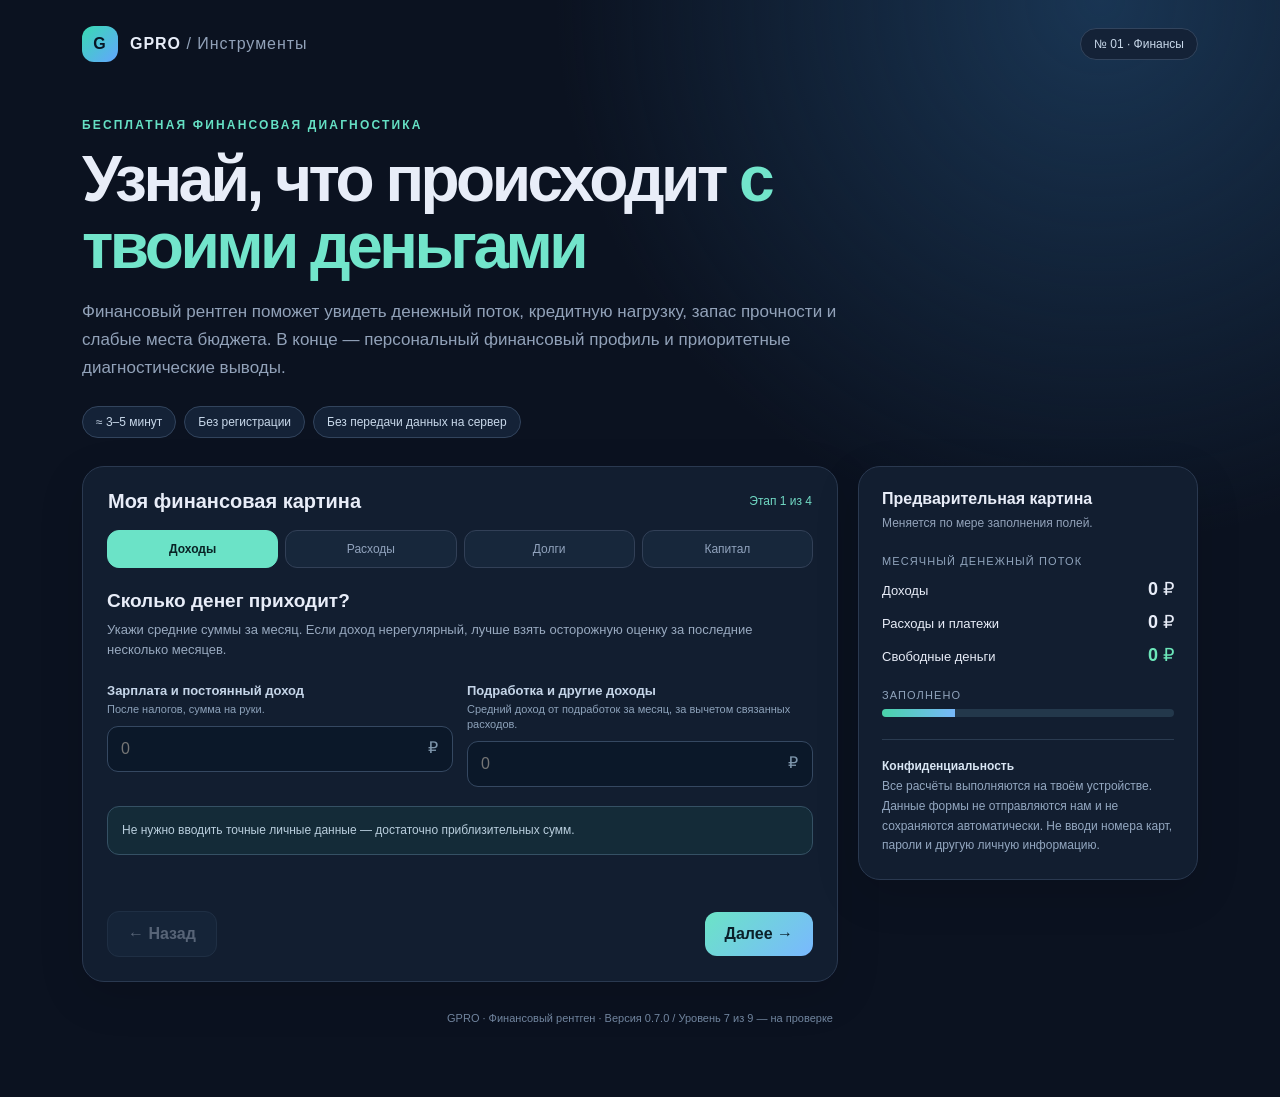
==== commit 1e1dd63f: "feat(level-7): diagnostic profiles, prioritized risks and score safeguards (index.html)" ====
--- a/index.html
+++ b/index.html
@@ -1,171 +1 @@
-<!doctype html><html lang="ru"><head><meta charset="UTF-8"><meta name="viewport" content="width=device-width,initial-scale=1"><meta name="theme-color" content="#0d1525"><meta name="robots" content="noindex,nofollow"><title>GPRO — Финансовый рентген</title><style>
-:root{font-family:Inter,-apple-system,BlinkMacSystemFont,'Segoe UI',Arial,sans-serif;color:#e8edf8;background:#0b1220;font-synthesis:none}*{box-sizing:border-box}body{margin:0;min-height:100vh;background:radial-gradient(ellipse at 86% 0%,#193553 0,transparent 35%),#0b1220}button,input,select{font:inherit}button{cursor:pointer}.wrap{max-width:1160px;margin:auto;padding:26px 22px 70px}.top{display:flex;align-items:center;justify-content:space-between;gap:16px}.brand{display:flex;align-items:center;gap:12px;font-weight:900;letter-spacing:.06em}.mark{width:36px;height:36px;display:grid;place-items:center;border-radius:12px;background:linear-gradient(135deg,#38dbb2,#63a5ff);color:#081624;font-weight:950}.muted{color:#92a2b9}.eyebrow{font-size:12px;color:#65e0c4;letter-spacing:.18em;text-transform:uppercase;font-weight:800}.hero{padding:56px 0 28px;max-width:780px}h1{font-size:clamp(37px,6vw,64px);line-height:1.05;margin:14px 0 18px;letter-spacing:-.055em}h1 span{color:#72e5cb}.hero p{font-size:17px;line-height:1.65;margin:0}.chips{display:flex;flex-wrap:wrap;gap:8px;margin-top:23px}.chip{border:1px solid #32445d;background:#142237;border-radius:99px;padding:8px 13px;font-size:12px;color:#c8d8ea}.layout{display:grid;grid-template-columns:minmax(0,1fr) 340px;align-items:start;gap:20px}.panel{background:#121e30;border:1px solid #2a3950;border-radius:22px;box-shadow:0 14px 45px #0002}.formhead{display:flex;align-items:center;justify-content:space-between;padding:23px 25px 17px;gap:12px}.formhead h2{font-size:20px;margin:0}.step{font-size:12px;color:#70d8c3}.tabs{display:grid;grid-template-columns:repeat(4,1fr);padding:0 24px;gap:7px}.tab{background:#17273b;color:#91a3bd;border:1px solid #324057;border-radius:12px;padding:11px 3px;font-size:12px}.tab.active{color:#092325;background:#6be3c7;border-color:#6be3c7;font-weight:800}.section{padding:22px 24px}.section h3{font-size:19px;margin:0 0 8px}.section p{line-height:1.55;margin:0 0 23px;color:#98a9bf;font-size:13px}.fields{display:grid;grid-template-columns:1fr 1fr;gap:14px}.field{display:flex;flex-direction:column;gap:8px}.field.full{grid-column:1/-1}label{font-size:13px;color:#c5d5e8;font-weight:650}.hint{color:#7e91ac;font-size:11px;font-weight:400}.inputwrap{position:relative}input{color:#f4f8ff;background:#0b1829;border:1px solid #354861;border-radius:11px;width:100%;padding:13px 40px 13px 13px;outline:none;font-size:16px}input:focus{border-color:#62dabe;box-shadow:0 0 0 3px #62dabe19}input::-webkit-inner-spin-button{appearance:none}input[type=number]{appearance:textfield}.rub{position:absolute;right:15px;top:12px;color:#7f97ad}.note{margin-top:19px;padding:14px;border-radius:12px;border:1px solid #355164;background:#142b38;color:#b9cedd;font-size:12px;line-height:1.6}.nav{display:flex;justify-content:space-between;align-items:center;gap:10px;padding:0 24px 24px}.btn{background:linear-gradient(135deg,#6be4c6,#79b8ff);color:#0a202a;border:0;font-weight:850;border-radius:12px;padding:13px 20px}.btn:hover{filter:brightness(1.07)}.btn.secondary{background:#1d3148;color:#d8e6fa;border:1px solid #39516b}.btn:disabled{opacity:.35;cursor:not-allowed}.side{padding:23px;position:sticky;top:14px}.side h3{margin:0 0 6px;font-size:16px}.side .muted{line-height:1.55;font-size:12px}.minititle{font-size:11px;letter-spacing:.1em;color:#90a4bc;text-transform:uppercase;margin:23px 0 8px}.snapshot{display:flex;justify-content:space-between;align-items:baseline;margin:11px 0;gap:10px;font-size:13px}.snapshot strong{font-size:18px;white-space:nowrap}.green{color:#6ce6b9}.red{color:#ff9b9f}.bar{height:8px;background:#23384b;border-radius:9px;overflow:hidden}.bar>div{height:100%;background:linear-gradient(90deg,#49d3a9,#77b8fa);width:0;transition:width .2s}.privacy{font-size:12px;color:#93a7c0;line-height:1.65;border-top:1px solid #2a3b50;margin-top:22px;padding-top:17px}.privacy b{color:#d9e6f4}.results{margin-top:26px;display:none}.results.show{display:block}.resultHeader{display:flex;justify-content:space-between;align-items:center;gap:12px;flex-wrap:wrap;margin-bottom:18px}.resultHeader h2{font-size:28px;margin:0}.scoregrid{display:grid;grid-template-columns:280px 1fr;gap:18px}.scorecard{padding:26px;text-align:center}.score{height:168px;width:168px;margin:0 auto 15px;display:grid;place-items:center;border-radius:50%;background:conic-gradient(#65dfbc var(--pct),#294258 0);position:relative}.score:before{content:'';position:absolute;inset:13px;border-radius:50%;background:#121e30}.score span{z-index:1;font-size:47px;font-weight:900}.score small{z-index:1;position:absolute;bottom:45px;color:#92a8b9}.scorecard h3{margin:12px 0 8px}.scorecard p{font-size:12px;color:#a4b4c9;line-height:1.6}.metrics{display:grid;grid-template-columns:repeat(2,1fr);gap:12px}.metric{padding:19px}.metric small{color:#9cadc5;font-size:12px}.metric strong{display:block;font-size:25px;margin-top:8px}.metric span{display:block;color:#899eb8;font-size:11px;margin-top:7px}.details{display:grid;grid-template-columns:1fr 1fr;gap:18px;margin-top:18px}.details .panel{padding:22px}.details h3{margin:0 0 16px}.finding{border-top:1px solid #2b3d52;padding:14px 0;font-size:13px;line-height:1.55}.finding b{display:block;margin-bottom:3px}.finding p{margin:0;color:#9fb0c6}.finding:first-of-type{border-top:none}.foot{margin-top:28px;color:#71859f;text-align:center;font-size:11px;line-height:1.6}.error{color:#ffaaa9;min-height:17px;margin:5px 24px 12px;font-size:12px}.printbtn{display:none}@media(max-width:850px){.layout{grid-template-columns:1fr}.side{position:static}.scoregrid{grid-template-columns:1fr}.details{grid-template-columns:1fr}}@media(max-width:520px){.wrap{padding:18px 12px 45px}.hero{padding:34px 3px 23px}.hero p{font-size:14px}.fields{grid-template-columns:1fr}.tabs{padding:0 14px}.section{padding:20px 15px}.formhead{padding:20px 15px 15px}.nav{padding:0 15px 18px}.tab{font-size:10px;padding:10px 0}.metrics{grid-template-columns:1fr 1fr}.metric strong{font-size:20px}}@media print{body{background:white;color:black}.top,.hero,.layout,.resultHeader button,.foot{display:none!important}.results{display:block!important;margin:0}.panel{background:white;color:black;box-shadow:none;border:1px solid #ddd}.metric small,.metric span,.finding p,.scorecard p{color:#555}.score:before{background:white}.printbtn{display:none}}
-details.advice-detail{margin-top:12px;border-top:1px solid #34455c;padding-top:10px}details.advice-detail summary{cursor:pointer;color:#79e3ca;font-size:13px;font-weight:700}details.advice-detail p{line-height:1.65;color:#bfcde0}.input-warning{border-left:3px solid #f1bd69;padding-left:13px}@media print{details.advice-detail:not([open])>p{display:block!important}details.advice-detail summary{display:none}}details.advice-detail ol{padding-left:20px;color:#bfcde0;font-size:13px;line-height:1.7}details.advice-detail li{margin-bottom:5px}
-/* Level 4: usability and readable reporting */
-.field-hint{font-size:11px;line-height:1.4;color:#8da2ba;margin-top:-4px;min-height:16px}
-.report-guide{margin:19px 0 0;padding:13px 16px;border:1px solid #294c59;background:#102735;border-radius:12px;color:#bad5dd;font-size:13px;line-height:1.5}
-.panel-intro{margin:-8px 0 13px;color:#91a6be;font-size:12px;line-height:1.5}
-.advice-group+.advice-group{margin-top:20px}
-.group-title{margin:12px 0 4px;font-size:12px;letter-spacing:.04em;color:#6fe0c5;text-transform:uppercase}
-.advice-card{padding:15px 0}
-.advice-card b{font-size:14px}
-.advice-short{line-height:1.6}
-.advice-part{padding:12px 0 0}
-.advice-part h5{font-size:12px;color:#dcecf7;margin:0 0 6px}
-.advice-part p{font-size:13px;line-height:1.65}
-.advice-part ol{margin:6px 0;padding-left:22px}
-.advice-detail summary{min-height:40px;display:flex;align-items:center;list-style-position:inside}
-.advice-detail summary:focus-visible,.quick-edit button:focus-visible,.tab:focus-visible,.btn:focus-visible{outline:2px solid #76e4cc;outline-offset:3px}
-.quick-edit{display:flex;align-items:center;gap:8px;flex-wrap:wrap}
-.quick-edit span{font-size:12px;color:#a3b6c9}
-.quick-edit button{background:#1b3046;color:#d5e7f5;border:1px solid #3b5369;border-radius:9px;min-height:40px;padding:8px 11px}
-@media(max-width:520px){.tab{min-height:44px;font-size:11px}.btn{min-height:44px}.quick-edit{width:100%}.quick-edit span{width:100%}.quick-edit button{flex:1 1 40%}.details .panel{padding:18px}.advice-part{padding-top:14px}.resultHeader h2{font-size:24px}}
-@media print{@page{size:A4;margin:13mm}body,.wrap{background:#fff!important;color:#111!important}.wrap{max-width:none;padding:0}.report-guide,.quick-edit,#edit,#reset,.resultHeader button{display:none!important}.results{display:block!important}.resultHeader{margin-bottom:12px}.scoregrid{grid-template-columns:190px 1fr;gap:10px}.scorecard{padding:12px}.score{height:120px;width:120px}.score span{font-size:30px}.score small{bottom:27px}.metric{padding:10px}.metric strong{font-size:17px}.details{grid-template-columns:1fr 1.4fr;gap:10px}.details .panel{padding:12px}.finding,.advice-part,.advice-group{break-inside:avoid;page-break-inside:avoid}.advice-detail summary{display:none!important}.advice-detail .advice-part{display:block!important}.advice-part h5,.group-title,.advice-card b,.details h3{color:#111!important}.advice-part p,.advice-part ol,.finding p,.panel-intro,.metric span{color:#333!important}.advice-detail{border-top:1px solid #ddd}.panel{border-color:#ddd}.score{background:conic-gradient(#777 var(--pct),#ddd 0)}.score:before{background:#fff}}
-
-/* Level 5 — restrained visual hierarchy */
-:root{--good:#65dfbc;--warn:#efc06b;--danger:#fa8f9a;--quiet:#8499b2}
-.metric{position:relative;overflow:hidden;transition:border-color .2s ease,transform .2s ease}
-.metric strong{font-variant-numeric:tabular-nums;letter-spacing:-.025em;overflow-wrap:anywhere}
-.metric.tone-good{border-top:2px solid var(--good)}
-.metric.tone-warn{border-top:2px solid var(--warn)}
-.metric.tone-danger{border-top:2px solid var(--danger)}
-.metric.tone-neutral{border-top:2px solid #3c5874}
-.metric-track{height:5px;background:#27394d;border-radius:12px;margin-top:15px;overflow:hidden}
-.metric-fill{height:100%;border-radius:12px;background:var(--good);transition:width .35s ease}
-.tone-warn .metric-fill{background:var(--warn)}
-.tone-danger .metric-fill{background:var(--danger)}
-.tone-neutral .metric-fill{background:var(--quiet)}
-.score[data-tone=warn]{background:conic-gradient(var(--warn) var(--pct),#294258 0)}
-.score[data-tone=danger]{background:conic-gradient(var(--danger) var(--pct),#294258 0)}
-.score[data-tone=good]{background:conic-gradient(var(--good) var(--pct),#294258 0)}
-.group-title{display:flex;align-items:center;gap:8px}
-.group-title:before{content:'';width:7px;height:7px;border-radius:50%;background:var(--warn)}
-.advice-group:has(.advice-opportunity) .group-title:before{background:var(--good)}
-.advice-card{padding-left:13px;border-left:2px solid #475c75}
-.advice-risk{border-left-color:#e9bb68}
-.advice-opportunity{border-left-color:#64d6b8}
-.advice-part h5{color:#b9d9f1;font-weight:750}
-.advice-numbers{background:#142c3b;border:1px solid #2b5260;border-radius:11px;padding:12px!important;margin-top:12px}
-.advice-numbers h5{color:#75e5c9}
-.advice-detail[open] summary{margin-bottom:5px}
-.advice-detail summary:hover{color:#b6ffec}
-@media(hover:hover){.metric:hover{border-color:#50718b;transform:translateY(-1px)}}
-@media(max-width:520px){.metric{padding:14px}.metric strong{font-size:clamp(16px,4.7vw,22px)}.metric small{font-size:11px}.metric span{line-height:1.4}.scorecard{padding:20px}.advice-card{padding-left:10px}.advice-numbers{padding:10px!important}}
-@media(prefers-reduced-motion:reduce){*,*:before,*:after{transition-duration:0.01ms!important;animation-duration:0.01ms!important;scroll-behavior:auto!important}}
-@media print{.metric-track{border:1px solid #ccc;background:#eee}.metric-fill{background:#777!important}.advice-numbers{background:#fff;border-color:#bbb}.advice-card{border-left-color:#aaa}.metric{border-top-color:#aaa!important}.score[data-tone]{background:conic-gradient(#777 var(--pct),#ddd 0)}}
-
-/* Level 6: optional goal-based personalization */
-.personalize{padding:24px;margin-top:18px}
-.personal-head{display:flex;justify-content:space-between;gap:20px;align-items:start}
-.personal-head h3{font-size:22px;letter-spacing:-.025em;margin:8px 0}
-.personal-head p{color:#9db2c8;font-size:13px;line-height:1.6;margin:0 0 17px;max-width:680px}
-.personal-icon{font-size:36px;color:#65dfbc}
-.personal-controls{display:grid;grid-template-columns:repeat(2,minmax(0,1fr));gap:14px}
-.personal-field{display:flex;flex-direction:column;gap:8px;min-width:0}
-.personal-field select,.personal-field input{min-height:47px;width:100%;border-radius:11px;background:#0b1829;border:1px solid #354861;color:#f4f8ff;padding:10px 12px;font-size:14px;outline:none}
-.personal-field select:focus,.personal-field input:focus{border-color:#62dabe;box-shadow:0 0 0 3px #62dabe19}
-.personal-output{margin-top:18px;padding:18px;border-radius:14px;background:#0e2434;border:1px solid #2c4c60}
-.personal-output>p{color:#a5bed0;font-size:13px;line-height:1.6;margin:0}
-.personal-summary{display:flex;gap:12px;flex-wrap:wrap;align-items:baseline;margin:0 0 10px}
-.personal-summary strong{font-size:19px;color:#80e8d0}
-.personal-summary span{font-size:12px;color:#b2c5d7}
-.personal-warning{padding:11px 12px;border-left:3px solid #efc06b;background:#352b25;border-radius:7px;color:#e8d4b7;font-size:13px;line-height:1.6;margin:12px 0}
-.personal-note{font-size:13px;line-height:1.7;color:#c2d2e1;margin:10px 0}
-.personal-scenarios{display:grid;grid-template-columns:repeat(3,minmax(0,1fr));gap:10px;margin:14px 0}
-.personal-scenario{background:#142d40;border:1px solid #315067;border-radius:12px;padding:13px;min-width:0}
-.personal-scenario small{display:block;font-size:11px;color:#a4b9ce}
-.personal-scenario strong{display:block;font-size:18px;color:#e6f6ff;margin:7px 0;overflow-wrap:anywhere}
-.personal-scenario span{font-size:12px;color:#adc2d5;line-height:1.5;display:block}
-.personal-disclaimer{font-size:11px;color:#8ba3b9;line-height:1.55;margin:12px 0 0}
-.personal-output h4{font-size:14px;margin:16px 0 7px}
-.personal-output ol{padding-left:20px;margin:7px 0;color:#c2d2e1;font-size:13px;line-height:1.8}
-@media(max-width:650px){.personalize{padding:17px}.personal-controls{grid-template-columns:1fr}.personal-scenarios{grid-template-columns:1fr}.personal-scenario{padding:11px}.personal-icon{display:none}}
-@media print{.personalize{background:white!important;color:#111!important;border-color:#ccc;break-before:page}.personal-output{background:white!important;border-color:#bbb}.personal-head p,.personal-note,.personal-scenario span,.personal-scenario small,.personal-output ol,.personal-disclaimer{color:#333!important}.personal-summary strong,.personal-scenario strong{color:#111!important}.personal-controls{display:none!important}.personal-scenarios{grid-template-columns:repeat(3,1fr)}.personal-scenario{background:#fff!important;border-color:#ccc}.personal-warning{background:#fff;color:#333;border-color:#888}.personal-output:has(>p:only-child){display:none}}
-</style></head><body><main class="wrap"><header class="top"><div class="brand"><div class="mark">G</div><div>GPRO <span class="muted" style="font-weight:500">/ Инструменты</span></div></div><span class="chip">№ 01 · Финансы</span></header><section class="hero"><div class="eyebrow">Бесплатная финансовая диагностика</div><h1>Узнай, что происходит <span>с твоими деньгами</span></h1><p class="muted">Финансовый рентген поможет увидеть денежный поток, кредитную нагрузку, запас прочности и слабые места бюджета. В конце — персональные выводы и план первых шагов.</p><div class="chips"><span class="chip">≈ 3–5 минут</span><span class="chip">Без регистрации</span><span class="chip">Без передачи данных на сервер</span></div></section><div class="layout"><section class="panel"><div class="formhead"><h2>Моя финансовая картина</h2><span class="step" id="stepText">Этап 1 из 4</span></div><div class="tabs" id="tabs"><button class="tab active" data-tab="0">Доходы</button><button class="tab" data-tab="1">Расходы</button><button class="tab" data-tab="2">Долги</button><button class="tab" data-tab="3">Капитал</button></div><div id="stage"></div><div class="error" id="error" role="alert"></div><div class="nav"><button class="btn secondary" id="prev" disabled>← Назад</button><button class="btn" id="next">Далее →</button></div></section><aside class="panel side"><h3>Предварительная картина</h3><div class="muted">Меняется по мере заполнения полей.</div><div class="minititle">Месячный денежный поток</div><div class="snapshot"><span>Доходы</span><strong id="incomePreview">0 ₽</strong></div><div class="snapshot"><span>Расходы и платежи</span><strong id="outPreview">0 ₽</strong></div><div class="snapshot"><span>Свободные деньги</span><strong id="freePreview">0 ₽</strong></div><div class="minititle">Заполнено</div><div class="bar"><div id="progress"></div></div><div class="privacy"><b>Конфиденциальность</b><br>Все расчёты выполняются на твоём устройстве. Данные формы не отправляются нам и не сохраняются автоматически. Не вводи номера карт, пароли и другую личную информацию.</div></aside></div><section class="results" id="results"><div class="resultHeader"><div><div class="eyebrow">Результат диагностики</div><h2>Твой финансовый рентген</h2></div><button class="btn secondary" onclick="window.print()">🖨 Распечатать / PDF</button></div><div class="scoregrid"><div class="panel scorecard"><div class="score" id="scoreRing" style="--pct:0%"><span id="scoreValue">0</span><small>из 100</small></div><h3 id="scoreLabel"></h3><p>Условный индекс устойчивости на основе введённых данных. Не кредитный рейтинг и не финансовый диагноз.</p></div><div class="metrics" id="metrics"></div></div><div class="report-guide">Сначала посмотри показатели и риски. Затем открой подходящие рекомендации — подробности скрыты, пока они не нужны.</div><div class="details"><div class="panel"><h3>Что показывают цифры</h3><div id="findings"></div></div><div class="panel"><h3>Твои следующие шаги</h3><p class="panel-intro">Риски и возможности — только по твоим данным.</p><div id="actions"></div></div></div><div style="margin-top:18px;display:flex;gap:12px;flex-wrap:wrap"><button class="btn" id="edit">Изменить данные</button><div class="quick-edit" id="quickEdit"><span>Перейти к разделу:</span><button type="button" data-edit-step="0">Доходы</button><button type="button" data-edit-step="1">Расходы</button><button type="button" data-edit-step="2">Долги</button><button type="button" data-edit-step="3">Капитал</button></div><button class="btn secondary" id="reset">Новая диагностика</button></div><p class="foot">Расчёты приблизительные и предназначены для самостоятельной оценки. Для точного планирования кредитов учитывай ставки, сроки, комиссии и условия договоров. Рекомендации носят образовательный характер.</p></section><footer class="foot">GPRO · Финансовый рентген · Версия 0.6.1 / Уровень 6 из 9</footer></main><script>
-'use strict';
-const cfg=[{name:'Доходы',title:'Сколько денег приходит?',intro:'Укажи средние суммы за месяц. Если доход нерегулярный, лучше взять осторожную оценку за последние несколько месяцев.',fields:[['salary','Зарплата и постоянный доход'],['extra','Подработка и другие доходы']]},{name:'Расходы',title:'Куда уходят деньги?',intro:'Введи среднемесячные траты без кредитных платежей — их учтём отдельно. Не забудь про нерегулярные расходы, пересчитанные на месяц.',fields:[['housing','Жильё и коммунальные услуги'],['food','Продукты и питание'],['transport','Транспорт'],['family','Семья, здоровье и обязательные траты'],['other','Досуг, покупки и прочее']]},{name:'Долги',title:'Какие есть обязательства?',intro:'Для расчёта нагрузки нужны ежемесячные платежи. Общий остаток долга используется при расчёте чистого капитала.',fields:[['payments','Общие ежемесячные платежи по долгам'],['debt','Остаток всех долгов и кредитов']]},{name:'Капитал',title:'Что уже накоплено?',intro:'Включай доступные денежные резервы и примерную рыночную стоимость других активов. Не учитывай одно и то же дважды.',fields:[['cash','Доступные накопления и резерв'],['assets','Стоимость остальных активов (жильё, инвестиции и другое)']]}];
-const fieldHints={salary:'После налогов, сумма на руки.',extra:'Средний доход от подработок за месяц, за вычетом связанных расходов.',housing:'Аренда, коммунальные услуги и содержание жилья — без платежей по ипотеке.',food:'Продукты, кафе и питание за месяц.',transport:'Проезд, топливо, обслуживание транспорта.',family:'Лечение, дети, обязательные покупки и другие необходимые траты.',other:'Необязательные покупки, развлечения и подписки.',payments:'Сумма платежей по ипотеке, кредитам, рассрочкам и займам за месяц.',debt:'Сколько всего осталось вернуть кредиторам, а не первоначальная сумма кредитов.',cash:'Деньги на счетах, вкладах и наличные, которыми реально можно воспользоваться.',assets:'Примерная стоимость жилья, автомобиля, инвестиций и другого имущества. Не дублируй деньги из предыдущего поля.'};const values={};const allFields=cfg.flatMap(s=>s.fields.map(x=>x[0]));allFields.forEach(k=>values[k]=0);let step=0;const $=id=>document.getElementById(id);const money=n=>Math.round(n).toLocaleString('ru-RU')+' ₽';const clamp=(x,a,b)=>Math.max(a,Math.min(b,x));const sum=keys=>keys.reduce((v,k)=>v+(values[k]||0),0);const data=()=>{let income=sum(['salary','extra']),expenses=sum(['housing','food','transport','family','other']),payments=values.payments||0,monthly=expenses+payments,free=income-monthly,essentials=sum(['housing','food','transport','family'])+payments,assets=sum(['cash','assets']),debt=values.debt||0;return {income,expenses,payments,monthly,free,essentials,assets,debt,net:assets-debt,buffer:essentials>0?values.cash/essentials:null,load:income>0?payments/income:null,savings:income>0?free/income:null}};
-function render(){const s=cfg[step];$('stepText').textContent=`Этап ${step+1} из 4`;$('tabs').querySelectorAll('button').forEach((b,i)=>{b.classList.toggle('active',i===step);b.setAttribute('aria-current',i===step?'step':'false')});let fields=s.fields.map(([key,label])=>`<div class="field"><label for="f-${key}">${label}</label><span class="field-hint">${fieldHints[key]||''}</span><div class="inputwrap"><input type="number" id="f-${key}" data-key="${key}" min="0" max="1000000000000" step="100" inputmode="decimal" value="${values[key]||''}" placeholder="0" aria-label="${label}"><span class="rub">₽</span></div></div>`).join('');$('stage').innerHTML=`<div class="section"><h3>${s.title}</h3><p>${s.intro}</p><div class="fields">${fields}</div><div class="note">${step===2?'Если долгов нет, оставь поля пустыми. Платежи уже не должны входить в раздел обычных расходов.':step===3?'Важно: стоимость квартиры и других активов не равна свободным деньгам. Для рекомендаций о доступных накоплениях используется отдельное поле «Доступные накопления».':'Не нужно вводить точные личные данные — достаточно приблизительных сумм.'}</div></div>`;$('stage').querySelectorAll('input').forEach(el=>el.addEventListener('input',()=>{const n=el.value===''?0:Number(el.value);if(Number.isFinite(n)&&n>=0&&n<=1e12){values[el.dataset.key]=n;$('error').textContent='';preview();if($('results').classList.contains('show'))results(false)}}));$('prev').disabled=step===0;$('next').textContent=step===3?'Получить результаты →':'Далее →';preview()}
-function preview(){const d=data();$('incomePreview').textContent=money(d.income);$('outPreview').textContent=money(d.monthly);$('freePreview').textContent=money(d.free);$('freePreview').className=d.free<0?'red':'green';$('progress').style.width=((step+1)/4*100)+'%'}
-function validate(){for(const [k] of cfg[step].fields){let el=$('f-'+k);if(!el)continue;const n=el.value===''?0:Number(el.value);if(!Number.isFinite(n)||n<0||n>1e12){$('error').textContent='Проверь суммы: допустимы только неотрицательные числа до 1 трлн рублей.';el.focus();return false}}return true}
-$('prev').onclick=()=>{if(step>0){step--;render()}};$('next').onclick=()=>{if(!validate())return;if(step<3){step++;render()}else results()};$('tabs').addEventListener('click',e=>{const t=e.target.closest('[data-tab]');if(t&&validate()){step=Number(t.dataset.tab);render()}});
-function calculateScore(d){let score=0;let checks=0;if(d.income>0){score+=clamp(d.free/d.income,0,0.25)/0.25*30;score+=clamp(1-(d.payments/d.income)/0.5,0,1)*20;checks+=2}if(d.essentials>0){score+=clamp(d.buffer||0,0,6)/6*30;checks++}score+=(d.net>=0?20:clamp(1+d.net/Math.max(d.debt,1),0,1)*20);checks++;return clamp(Math.round(score),0,100)}
-function block(title,text){const e=document.createElement('div');e.className='finding';const b=document.createElement('b');b.textContent=title;const p=document.createElement('p');p.textContent=text;e.append(b,p);return e}function add(parent,title,txt){parent.append(block(title,txt))}
-function capitalAdvice(d){
- const cash=values.cash||0,other=values.assets||0,free=d.free,base=d.essentials>0?d.essentials*3:0,available=Math.max(0,cash-base);
- const tier=cash<500000?0:cash<2000000?1:cash<5000000?2:cash<20000000?3:4;
- const variants=[
- ['Небольшие суммы: создать запас и проверить идею','Начни с доступного резерва. Если он уже есть, сравни вклад и короткие надёжные облигации с учётом срока и риска. Для малого дела проверь спрос на услугу: ремонт, обучение, дизайн, прокат вещей или помощь бизнесу. Сначала найди потенциальных клиентов и рассчитай расходы, а не покупай оборудование вслепую.'],
- ['От 500 тысяч до 2 миллионов: разделить деньги по задачам','Часть оставь на непредвиденные расходы и ближайшие покупки — на доступном счёте или вкладе. Для денег, которые не понадобятся в ближайшее время, изучи облигации: кто их выпустил, когда вернёт долг и может ли не заплатить. На предпринимательский эксперимент выделяй только ограниченную сумму, потеря которой не нарушит семейный бюджет.'],
- ['От 2 до 5 миллионов: сравнить несколько путей','Первый путь — вклады и качественные облигации с разными сроками погашения, чтобы не зависеть от одной даты. Второй — часть долгосрочных денег вложить в диверсифицированные фонды или акции, понимая, что стоимость может сильно падать. Третий — проверить собственный небольшой бизнес с бюджетом и ограничением убытка. Недвижимость сравнивай по чистому доходу от аренды после ремонта, налогов и простоя, а не только по цене объявления.'],
- ['От 5 до 20 миллионов: разделить капитал по назначению','Выдели деньги на жизнь и резерв, на цели ближайших лет и на долгосрочный рост. Не держи всё в одном банке, одной квартире, одной компании или одном бизнесе. Для вкладов проверь действующие лимиты страхования; для облигаций — надёжность эмитента и срок; для акций — риск падения цены; для недвижимости — расходы и время продажи. Если открываешь бизнес, заранее установи максимальную сумму, которую готов потерять.'],
- ['Более 20 миллионов: защитить разные источники богатства','Проверь, какая доля капитала приходится на жильё, бизнес, депозиты, облигации и акции, и насколько быстро каждый актив можно продать. Снизь зависимость от одного банка, арендатора, клиента или предприятия. С бухгалтером оцени налоги на проценты, инвестиционный доход, аренду и бизнес. С юристом проверь, на кого оформлены активы, какие долги или обязательства с ними связаны, и как семья сможет получить доступ к имуществу при наследовании.']
- ];
- const [title,detail]=variants[tier];
- const plan=['Посчитай, сколько денег должно оставаться доступным на ближайшие 3–6 месяцев расходов.','Раздели оставшуюся сумму по срокам: до года, 1–3 года и дольше трёх лет.','Для каждого варианта запиши возможный убыток, срок возврата денег и расходы на обслуживание.','Прежде чем вкладывать в дело, проверь спрос на небольшом тесте и установи лимит потерь.'];
- return {priority:60,title:'Возможности твоего капитала',short:`Доступные накопления: ${money(cash)}. ${title}.`,detail,why:'Одинаковая сумма может служить резервом, деньгами на покупку или капиталом для роста. Выбор зависит от сроков и готовности к риску.',steps:plan,impact:`Ориентир на три месяца необходимых расходов: ${money(base)}. Сверх него доступно около ${money(available)} — только если все накопления действительно свободны от ближайших обязательств. Прочие активы: ${money(other)}; их нельзя считать деньгами на счёте. ${free>0?`Положительный остаток ${money(free)} в месяц можно распределять между целями.`:''}`,learn:'Что изучить: страхование вкладов, доходность после налогов и комиссий, кредитный риск облигаций, ликвидность недвижимости, расчёт прибыли малого бизнеса.',group:'opportunity'};
-}
-function incomeOpportunity(d){
- const free=d.free;
- return {priority:57,title:'Как использовать ежемесячный остаток',short:`После расходов остаётся ${money(free)} в месяц. Выбери конкретное назначение этим деньгам.`,detail:'Необязательно сразу инвестировать весь остаток. Для близкой покупки подойдут доступные и менее рискованные способы хранения; для долгого срока можно изучать фонды, акции и облигации. Для повышения дохода рассмотрите обучение прикладному навыку или небольшой тест услуги с понятной себестоимостью.',why:'Если у свободных денег нет назначения, они незаметно уходят на покупки и не приближают цели.',steps:['Выдели ближайшую цель и её стоимость.','Определи сумму, которую готов направлять на неё ежемесячно.','Для долгосрочной части сравни несколько инструментов по риску и сроку.','Если интересен бизнес, начни с проверки спроса и первого клиента.'],impact:`Пример распределения ${money(free)}: ${money(free*.5)} на цели и резерв, ${money(free*.3)} на долгосрочные накопления, ${money(free*.2)} на обучение или тест идеи. Это иллюстрация, а не обязательная пропорция; при долгах или слабом резерве приоритеты другие.`,learn:'Что изучить: постановка финансовой цели, разница между вкладом, облигацией и акцией, тестирование бизнес-идеи.',group:'opportunity'};
-}
-function guidance(d){
- const items=[],warnings=[];
- const put=(priority,title,short,detail)=>items.push({priority,title,short,detail});
- if(d.income===0)warnings.push('Доход не указан: доли расходов и кредитная нагрузка не рассчитываются.');
- if(d.debt===0&&d.payments>0)warnings.push('Есть ежемесячные платежи по долгам, но остаток долга равен нулю. Уточни данные.');
- if(d.debt>0&&d.payments===0)warnings.push('Указан долг, но нет платежей. Возможно, долг без ежемесячных выплат — проверь условия.');
- if(d.income>0&&d.monthly>d.income*1.5)warnings.push('Расходы значительно превышают доходы. Проверь период и не учтены ли кредитные платежи дважды.');
- if(d.essentials===0&&d.income>0)warnings.push('Обязательные расходы не указаны: оценка резервной подушки может быть неполной.');
- if(d.free<0)put(100,'Выйти из ежемесячного минуса',`Сейчас не хватает ${money(-d.free)} в месяц. Сначала останови рост дефицита.`,`Проверь основные расходы за последние 30 дней и найди сочетание сокращения затрат и дополнительного заработка минимум на ${money(-d.free)} ежемесячно. Если доход нестабилен, используй осторожную оценку. Не перекрывай постоянный минус новыми дорогими кредитами.`);
- if(d.income===0&&d.monthly>0)put(98,'Найти источник поступлений',`Для покрытия текущих расходов нужно не менее ${money(d.monthly)} в месяц.`, 'Оцени регулярные источники дохода и навыки, которые можно монетизировать. Для начала проверь небольшие подработки без вложений: услуги, помощь клиентам, временная работа. Не бери новые обязательства ради непроверенного заработка.');
- if(d.income>0&&d.load>=.3)put(d.load>=.5?95:78,'Пересмотреть кредитную нагрузку',`Платежи составляют ${Math.round(d.load*100)}% дохода (${money(d.payments)} ежемесячно).`, 'Выпиши каждый долг: остаток, ставку, обязательный платёж и срок. В первую очередь предотвращай просрочки. Проверь возможность снизить ставку или нагрузку, но сравни полную стоимость нового договора и дополнительные комиссии. Для досрочных платежей сначала сохрани деньги на обязательные расходы.');
- if(d.buffer!==null&&d.buffer<1)put(88,'Сформировать первый резерв',`До подушки на 1 месяц не хватает ${money(Math.max(0,d.essentials-values.cash))}.`,`Первый ориентир — ${money(d.essentials)} доступных денег. Храни их отдельно от повседневных трат, с возможностью быстро снять без существенных потерь. При дефиците бюджета сначала восстанови баланс, затем постепенно пополняй запас.`);
- else if(d.buffer!==null&&d.buffer<3)put(70,'Укрепить финансовую подушку',`До запаса на 3 месяца не хватает ${money(Math.max(0,d.essentials*3-values.cash))}.`,`При нынешних обязательных расходах ориентир на три месяца — ${money(d.essentials*3)}. Если свободных денег достаточно, начни с посильного регулярного перевода после зарплаты. При нестабильном доходе, иждивенцах и рисках работы может потребоваться больший резерв.`);
- if(false&&d.free>0&&d.buffer!==null&&d.buffer<3){
- const transfer=Math.min(Math.round(d.free*.3/100)*100,Math.max(0,d.essentials*3-values.cash));
- if(transfer>0)put(58,'Запланировать пополнение накоплений',`Можно рассмотреть перевод около ${money(transfer)} в месяц из свободного остатка ${money(d.free)}.`, 'Это пример осторожного сценария — не автоматическое обязательство. Проверь, нет ли сезонных расходов и просрочек. Установи посильную сумму, которую реально сохранять ежемесячно, и пересматривай её после изменения дохода.');
- }
- if(d.free>=0&&d.debt>0&&!(d.load>=.3))put(48,'Сравнить стратегии погашения долгов','Проверь, какие долги дороже всего по процентам.','При наличии нескольких кредитов сравни метод «лавины» (сначала максимальная ставка) и «снежного кома» (сначала минимальный остаток). Учитывай страховки, комиссии, условия досрочного погашения и резерв на непредвиденные расходы.');
- if(false&&d.free>0&&d.buffer!==null&&d.buffer>=3)put(42,'Назначить цель свободным деньгам',`После расходов остаётся ${money(d.free)} в месяц.`, 'Раздели цели по срокам. Деньги для ближайших покупок лучше не подвергать значительным рыночным рискам. Для долгосрочных целей сначала изучи диверсификацию, комиссии, налоги и возможные просадки, затем выбери подходящие инструменты.');
- if(d.net<0)put(55,'Контролировать чистый капитал',`Долги превышают активы на ${money(-d.net)}.`, 'Проверь, не завышена ли стоимость активов и все ли долги учтены. Отслеживай изменение чистого капитала раз в месяц: снижение долгов и рост резерва важнее красивой оценки имущества.');
- if(!items.length)put(20,'Продолжать финансовый контроль','Раз в месяц обновляй данные и проверяй изменения.','Следи за фактическими расходами, сохрани доступный резерв и выбирай финансовые цели с учётом срока и риска. Повторяй диагностику после заметных изменений дохода или обязательств.');
- if(d.free>0)items.push(incomeOpportunity(d));if(values.cash>0||values.assets>0)items.push(capitalAdvice(d));items.sort((a,b)=>b.priority-a.priority);
- const core=items.filter(x=>!x.group);const opportunities=items.filter(x=>x.group);const selected=[...core.slice(0,d.free<0?2:1),...opportunities.slice(0,2)];if(selected.length<3)selected.push(...core.filter(x=>!selected.includes(x)).slice(0,3-selected.length));const enriched=selected.slice(0,3).map(item=>{if(item.group)return item;
- let why='',steps=[],impact='',learn='';
- if(item.title.includes('минуса')){why='Регулярный дефицит постепенно съедает накопления и повышает риск новых долгов.';steps=['Проверь расходы по выпискам за последние 30 дней.','Выдели обязательные траты и покупки, которые можно перенести.','Выбери один реальный способ дополнительного дохода без крупных вложений.','Раз в неделю сравни фактический баланс с планом.'];impact=`Чтобы выйти в ноль, нужно улучшить баланс на ${money(-d.free)} ежемесячно; для запаса в 10% дохода — на ${money(-d.free+Math.max(0,d.income*.1))}.`;learn='Темы: учёт денежных потоков, обязательные и переменные расходы, планирование нерегулярного дохода.'}
- else if(item.title.includes('кредитную')){why='Чем выше доля обязательных платежей, тем меньше возможностей пережить снижение дохода.';steps=['Запиши остаток, ставку, платёж и срок каждого долга.','Проверь риск просрочек и условия изменения графика платежей.','Сравни общую переплату по вариантам, а не только размер нового платежа.','Не расходуй весь резерв на досрочное погашение.'];impact=d.income>0?`Для нагрузки 30% при прежнем доходе платежи должны быть не выше ${money(d.income*.3)}; разница с текущими — ${money(Math.max(0,d.payments-d.income*.3))} в месяц. Это ориентир, не обещание изменения договора.`:'';learn='Темы: полная стоимость кредита, эффективная ставка, рефинансирование, досрочное погашение.'}
- else if(item.title.includes('резерв')||item.title.includes('подушку')||item.title.includes('накоплений')){why='Резерв помогает оплачивать необходимое при потере заработка или непредвиденных событиях без срочных займов.';steps=['Сначала обеспечь положительный ежемесячный баланс.','Отдели резерв от денег на повседневные покупки.','Настрой посильное регулярное пополнение.','Пересматривай сумму резерва после изменения обязательных расходов.'];const gap=Math.max(0,d.essentials*3-values.cash),monthly=d.free>0?Math.min(d.free*.3,gap):0;impact=`Один месяц обязательных расходов — ${money(d.essentials)}, три месяца — ${money(d.essentials*3)}. ${monthly>0?`Если откладывать около ${money(monthly)} в месяц, до трёхмесячного резерва примерно ${Math.ceil(gap/monthly)} мес. без процентов.`:'Срок достижения цели пока не рассчитан: сначала нужен свободный денежный поток.'}`;learn='Темы: ликвидность, резерв на 3–6 месяцев, накопительный счёт и условия доступа к деньгам.'}
- else if(item.title.includes('доход')||item.title.includes('поступлений')){why='Без устойчивых поступлений даже небольшой обязательный расход быстро превращается в задолженность.';steps=['Оцени, сколько необходимо получать ежемесячно.','Составь список навыков и услуг, которые можешь предложить.','Проверь спрос на одну услугу без больших вложений.','Сравни чистый доход после расходов и налогов.'];impact=`Текущие ежемесячные обязательства и расходы — ${money(d.monthly)}; это минимальный ориентир поступлений для нулевого баланса.`;learn='Темы: доход от услуг, расчёт чистой прибыли, проверка спроса, финансовые риски подработки.'}
- else {why='Регулярное измерение финансовых показателей помогает принимать решения на основе цифр, а не ощущений.';steps=['Проверь точность доходов и расходов.','Определи ближайшую измеримую цель.','Назначь ежемесячную сумму на её достижение.','Повтори диагностику через месяц.'];impact=d.free>0?`Свободный денежный поток сейчас около ${money(d.free)} в месяц, или ${money(d.free*12)} за 12 месяцев при неизменных условиях.`:'Сначала проверь возможность создать устойчивый положительный остаток.';learn='Темы: финансовые цели, чистый капитал, планирование бюджета и управление рисками.'}
- return {...item,why,steps,impact,learn};
- });return {items:enriched,warnings};
-}
-function renderGuidance(d){
- const {items,warnings}=guidance(d),a=$('actions');a.replaceChildren();
- const addText=(parent,tag,text,cls)=>{const el=document.createElement(tag);el.textContent=text;if(cls)el.className=cls;parent.append(el);return el};
- const groups=[{name:'Что улучшить',list:items.filter(x=>!x.group)},{name:'Какие есть возможности',list:items.filter(x=>x.group)}];
- groups.forEach(g=>{if(!g.list.length)return;const section=document.createElement('section');section.className='advice-group';addText(section,'h4',g.name,'group-title');g.list.forEach(item=>{
- const card=document.createElement('div');card.className='finding advice-card '+(item.group?'advice-opportunity':'advice-risk');addText(card,'b',item.title);addText(card,'p',item.short,'advice-short');
- const more=document.createElement('details');more.className='advice-detail';addText(more,'summary','Подробнее о рекомендации');
- const sectionText=(heading,value)=>{if(!value)return;const part=document.createElement('div');part.className='advice-part';addText(part,'h5',heading);addText(part,'p',value);if(heading==='Твои цифры и ориентиры')part.classList.add('advice-numbers');more.append(part)};
- sectionText('Почему это важно',item.why);sectionText('Что можно сделать',item.detail);
- if(item.steps&&item.steps.length){const part=document.createElement('div');part.className='advice-part';addText(part,'h5','Пошаговый план');const ol=document.createElement('ol');item.steps.forEach(t=>addText(ol,'li',t));part.append(ol);more.append(part)}
- sectionText('Твои цифры и ориентиры',item.impact);sectionText('Что изучить',item.learn);
- card.append(more);section.append(card);
- });a.append(section)});
- const f=$('findings');if(warnings.length){let heading=block('Проверь введённые данные',warnings.join(' '));heading.classList.add('input-warning');f.prepend(heading)}
-}
-
-function results(scroll=true){let d=data();if(d.income===0&&d.monthly===0&&d.assets===0&&d.debt===0){$('error').textContent='Для диагностики введи хотя бы один показатель.';return}const score=calculateScore(d);$('scoreRing').dataset.tone=score<45?'danger':score<75?'warn':'good';$('scoreRing').style.setProperty('--pct',score+'%');$('scoreValue').textContent=score;$('scoreLabel').textContent=score>=75?'Хороший запас устойчивости':score>=45?'Есть точки для улучшения':'Требуется внимание';const items=[
- ['Месячный баланс',money(d.free),'Доходы минус расходы и платежи',d.income>0?clamp(d.free/d.income*100,0,100):0,d.free<0?'danger':d.free===0?'warn':'good'],
- ['Доля свободных денег',d.income?Math.round(d.free/d.income*100)+' %':'Нет дохода','От дохода после всех платежей',d.income?clamp(d.free/d.income*100,0,100):0,d.free<=0?'danger':d.free/d.income<.1?'warn':'good'],
- ['Кредитная нагрузка',d.income?Math.round(d.payments/d.income*100)+' %':'Нет дохода','Платежи по долгам / доход',d.income?clamp(d.payments/d.income/.5*100,0,100):0,d.income===0?'neutral':d.load>=.5?'danger':d.load>=.3?'warn':'good'],
- ['Резерв',d.buffer===null?'Нет базы':d.buffer.toFixed(1)+' мес.','Покрытие обязательных расходов',d.buffer===null?0:clamp(d.buffer/6*100,0,100),d.buffer===null?'neutral':d.buffer<1?'danger':d.buffer<3?'warn':'good'],
- ['Чистый капитал',money(d.net),'Все активы минус долги',null,d.net<0?'danger':'good'],
- ['Обязательные расходы',money(d.essentials),'Без досуга и необязательных покупок',null,'neutral']
- ];
- $('metrics').replaceChildren(...items.map(([a,b,c,pct,tone],i)=>{let el=document.createElement('div');el.className='panel metric tone-'+tone;let small=document.createElement('small');small.textContent=a;let strong=document.createElement('strong');strong.textContent=b;let sub=document.createElement('span');sub.textContent=c;el.append(small,strong,sub);if(pct!==null){const track=document.createElement('div');track.className='metric-track';track.setAttribute('role','img');track.setAttribute('aria-label',a+': '+b);const fill=document.createElement('div');fill.className='metric-fill';fill.style.width=pct+'%';track.append(fill);el.append(track)}return el}));const f=$('findings'),a=$('actions');f.replaceChildren();a.replaceChildren();if(d.income===0)add(f,'Доход не указан','Процентные показатели и оценка кредитной нагрузки нельзя интерпретировать без дохода.');if(d.free<0)add(f,'Отрицательный баланс',`Ежемесячно не хватает около ${money(-d.free)}. Этот разрыв опасно регулярно покрывать новыми долгами.`);else if(d.free===0)add(f,'Баланс на границе','После расходов не остаётся свободных денег. Любая непредвиденная трата может потребовать заимствования.');else add(f,'Положительный денежный поток',`После расходов остаётся около ${money(d.free)} в месяц — возможный ресурс для резерва или ускоренного погашения долгов.`);if(d.income>0){if(d.load>=.5)add(f,'Высокая долговая нагрузка','На платежи уходит не менее половины дохода. Это серьёзно уменьшает финансовую гибкость.');else if(d.load>=.3)add(f,'Заметная долговая нагрузка','Платежи занимают 30–50% дохода. Важно проверить условия долгов и запас прочности.');else add(f,'Платежи по долгам',`Их доля — ${Math.round(d.load*100)}% дохода. Оценивать риск нужно также с учётом нестабильности заработка.`)}if(d.buffer===null)add(f,'Резерв пока не оценён','Для оценки подушки нужно указать обязательные расходы.');else if(d.buffer<1)add(f,'Маленький резерв','Доступные накопления покрывают меньше одного месяца обязательных расходов.');else if(d.buffer<3)add(f,'Резерв требует укрепления','Накоплений хватает примерно на 1–3 месяца обязательных расходов.');else add(f,'Финансовая подушка',`Доступные средства покрывают примерно ${d.buffer.toFixed(1)} месяца обязательных расходов.`);add(f,'Чистый капитал',d.net>=0?'Оценочная стоимость активов выше текущего остатка долгов.':'Остаток долгов больше оценочной стоимости активов. Следи за снижением задолженности и стоимостью залогового имущества.');
-renderGuidance(d);$('results').classList.add('show');if(scroll)$('results').scrollIntoView({behavior:'smooth',block:'start'})}
-$('edit').onclick=()=>document.querySelector('.layout').scrollIntoView({behavior:'smooth'});$('quickEdit').addEventListener('click',e=>{const btn=e.target.closest('[data-edit-step]');if(!btn)return;step=Number(btn.dataset.editStep);render();document.querySelector('.layout').scrollIntoView({behavior:'smooth',block:'start'});});$('reset').onclick=()=>{if(confirm('Начать новую диагностику и очистить введённые суммы?')){allFields.forEach(k=>values[k]=0);step=0;render();$('results').classList.remove('show');window.scrollTo({top:0,behavior:'smooth'})}};let printExpanded=[];window.addEventListener('beforeprint',()=>{printExpanded=[...document.querySelectorAll('details.advice-detail:not([open])')];printExpanded.forEach(el=>el.open=true)});window.addEventListener('afterprint',()=>{printExpanded.forEach(el=>el.open=false);printExpanded=[]});render();
-</script></body></html>+<!doctype html><html lang="ru"><head><meta charset="UTF-8"><meta name="viewport" content="width=device-width,initial-scale=1"><meta name="theme-color" content="#0d1525"><meta name="robots" content="noindex,nofollow"><title>GPRO — Финансовый рентген</title><link rel="stylesheet" href="./css/style.css"></head><body><main class="wrap"><header class="top"><div class="brand"><div class="mark">G</div><div>GPRO <span class="muted" style="font-weight:500">/ Инструменты</span></div></div><span class="chip">№ 01 · Финансы</span></header><section class="hero"><div class="eyebrow">Бесплатная финансовая диагностика</div><h1>Узнай, что происходит <span>с твоими деньгами</span></h1><p class="muted">Финансовый рентген поможет увидеть денежный поток, кредитную нагрузку, запас прочности и слабые места бюджета. В конце — персональный финансовый профиль и приоритетные диагностические выводы.</p><div class="chips"><span class="chip">≈ 3–5 минут</span><span class="chip">Без регистрации</span><span class="chip">Без передачи данных на сервер</span></div></section><div class="layout"><section class="panel"><div class="formhead"><h2>Моя финансовая картина</h2><span class="step" id="stepText">Этап 1 из 4</span></div><div class="tabs" id="tabs"><button class="tab active" data-tab="0">Доходы</button><button class="tab" data-tab="1">Расходы</button><button class="tab" data-tab="2">Долги</button><button class="tab" data-tab="3">Капитал</button></div><div id="stage"></div><div class="error" id="error" role="alert"></div><div class="nav"><button class="btn secondary" id="prev" disabled>← Назад</button><button class="btn" id="next">Далее →</button></div></section><aside class="panel side"><h3>Предварительная картина</h3><div class="muted">Меняется по мере заполнения полей.</div><div class="minititle">Месячный денежный поток</div><div class="snapshot"><span>Доходы</span><strong id="incomePreview">0 ₽</strong></div><div class="snapshot"><span>Расходы и платежи</span><strong id="outPreview">0 ₽</strong></div><div class="snapshot"><span>Свободные деньги</span><strong id="freePreview">0 ₽</strong></div><div class="minititle">Заполнено</div><div class="bar"><div id="progress"></div></div><div class="privacy"><b>Конфиденциальность</b><br>Все расчёты выполняются на твоём устройстве. Данные формы не отправляются нам и не сохраняются автоматически. Не вводи номера карт, пароли и другую личную информацию.</div></aside></div><section class="results" id="results"><div class="resultHeader"><div><div class="eyebrow">Результат диагностики</div><h2>Твой финансовый рентген</h2></div><button class="btn secondary" onclick="window.print()">🖨 Распечатать / PDF</button></div><div class="scoregrid"><div class="panel scorecard"><div class="score" id="scoreRing" style="--pct:0%"><span id="scoreValue">0</span><small>из 100</small></div><h3 id="scoreLabel"></h3><p>Условный индекс устойчивости на основе введённых данных. Не кредитный рейтинг и не финансовый диагноз.</p></div><div class="metrics" id="metrics"></div></div><section class="panel profile-panel" id="profile" aria-live="polite"></section><div class="report-guide">Сначала посмотри показатели и риски. Затем открой подходящие рекомендации — подробности скрыты, пока они не нужны.</div><div class="details"><div class="panel"><h3>Что показывают цифры</h3><div id="findings"></div></div><div class="panel"><h3>Приоритетные сигналы</h3><p class="panel-intro">Три главных фактора, которые стоит проверить.</p><div id="actions"></div></div></div><div style="margin-top:18px;display:flex;gap:12px;flex-wrap:wrap"><button class="btn" id="edit">Изменить данные</button><div class="quick-edit" id="quickEdit"><span>Перейти к разделу:</span><button type="button" data-edit-step="0">Доходы</button><button type="button" data-edit-step="1">Расходы</button><button type="button" data-edit-step="2">Долги</button><button type="button" data-edit-step="3">Капитал</button></div><button class="btn secondary" id="reset">Новая диагностика</button></div><p class="foot">Расчёты приблизительные и предназначены для самостоятельной оценки. Для точного планирования кредитов учитывай ставки, сроки, комиссии и условия договоров. Рекомендации носят образовательный характер.</p></section><footer class="foot">GPRO · Финансовый рентген · Версия 0.7.0 / Уровень 7 из 9 — на проверке</footer></main><script src="./js/app.js"></script></body></html>
--- a/css/style.css
+++ b/css/style.css
@@ -0,0 +1,85 @@
+:root{font-family:Inter,-apple-system,BlinkMacSystemFont,'Segoe UI',Arial,sans-serif;color:#e8edf8;background:#0b1220;font-synthesis:none}*{box-sizing:border-box}body{margin:0;min-height:100vh;background:radial-gradient(ellipse at 86% 0%,#193553 0,transparent 35%),#0b1220}button,input,select{font:inherit}button{cursor:pointer}.wrap{max-width:1160px;margin:auto;padding:26px 22px 70px}.top{display:flex;align-items:center;justify-content:space-between;gap:16px}.brand{display:flex;align-items:center;gap:12px;font-weight:900;letter-spacing:.06em}.mark{width:36px;height:36px;display:grid;place-items:center;border-radius:12px;background:linear-gradient(135deg,#38dbb2,#63a5ff);color:#081624;font-weight:950}.muted{color:#92a2b9}.eyebrow{font-size:12px;color:#65e0c4;letter-spacing:.18em;text-transform:uppercase;font-weight:800}.hero{padding:56px 0 28px;max-width:780px}h1{font-size:clamp(37px,6vw,64px);line-height:1.05;margin:14px 0 18px;letter-spacing:-.055em}h1 span{color:#72e5cb}.hero p{font-size:17px;line-height:1.65;margin:0}.chips{display:flex;flex-wrap:wrap;gap:8px;margin-top:23px}.chip{border:1px solid #32445d;background:#142237;border-radius:99px;padding:8px 13px;font-size:12px;color:#c8d8ea}.layout{display:grid;grid-template-columns:minmax(0,1fr) 340px;align-items:start;gap:20px}.panel{background:#121e30;border:1px solid #2a3950;border-radius:22px;box-shadow:0 14px 45px #0002}.formhead{display:flex;align-items:center;justify-content:space-between;padding:23px 25px 17px;gap:12px}.formhead h2{font-size:20px;margin:0}.step{font-size:12px;color:#70d8c3}.tabs{display:grid;grid-template-columns:repeat(4,1fr);padding:0 24px;gap:7px}.tab{background:#17273b;color:#91a3bd;border:1px solid #324057;border-radius:12px;padding:11px 3px;font-size:12px}.tab.active{color:#092325;background:#6be3c7;border-color:#6be3c7;font-weight:800}.section{padding:22px 24px}.section h3{font-size:19px;margin:0 0 8px}.section p{line-height:1.55;margin:0 0 23px;color:#98a9bf;font-size:13px}.fields{display:grid;grid-template-columns:1fr 1fr;gap:14px}.field{display:flex;flex-direction:column;gap:8px}.field.full{grid-column:1/-1}label{font-size:13px;color:#c5d5e8;font-weight:650}.hint{color:#7e91ac;font-size:11px;font-weight:400}.inputwrap{position:relative}input{color:#f4f8ff;background:#0b1829;border:1px solid #354861;border-radius:11px;width:100%;padding:13px 40px 13px 13px;outline:none;font-size:16px}input:focus{border-color:#62dabe;box-shadow:0 0 0 3px #62dabe19}input::-webkit-inner-spin-button{appearance:none}input[type=number]{appearance:textfield}.rub{position:absolute;right:15px;top:12px;color:#7f97ad}.note{margin-top:19px;padding:14px;border-radius:12px;border:1px solid #355164;background:#142b38;color:#b9cedd;font-size:12px;line-height:1.6}.nav{display:flex;justify-content:space-between;align-items:center;gap:10px;padding:0 24px 24px}.btn{background:linear-gradient(135deg,#6be4c6,#79b8ff);color:#0a202a;border:0;font-weight:850;border-radius:12px;padding:13px 20px}.btn:hover{filter:brightness(1.07)}.btn.secondary{background:#1d3148;color:#d8e6fa;border:1px solid #39516b}.btn:disabled{opacity:.35;cursor:not-allowed}.side{padding:23px;position:sticky;top:14px}.side h3{margin:0 0 6px;font-size:16px}.side .muted{line-height:1.55;font-size:12px}.minititle{font-size:11px;letter-spacing:.1em;color:#90a4bc;text-transform:uppercase;margin:23px 0 8px}.snapshot{display:flex;justify-content:space-between;align-items:baseline;margin:11px 0;gap:10px;font-size:13px}.snapshot strong{font-size:18px;white-space:nowrap}.green{color:#6ce6b9}.red{color:#ff9b9f}.bar{height:8px;background:#23384b;border-radius:9px;overflow:hidden}.bar>div{height:100%;background:linear-gradient(90deg,#49d3a9,#77b8fa);width:0;transition:width .2s}.privacy{font-size:12px;color:#93a7c0;line-height:1.65;border-top:1px solid #2a3b50;margin-top:22px;padding-top:17px}.privacy b{color:#d9e6f4}.results{margin-top:26px;display:none}.results.show{display:block}.resultHeader{display:flex;justify-content:space-between;align-items:center;gap:12px;flex-wrap:wrap;margin-bottom:18px}.resultHeader h2{font-size:28px;margin:0}.scoregrid{display:grid;grid-template-columns:280px 1fr;gap:18px}.scorecard{padding:26px;text-align:center}.score{height:168px;width:168px;margin:0 auto 15px;display:grid;place-items:center;border-radius:50%;background:conic-gradient(#65dfbc var(--pct),#294258 0);position:relative}.score:before{content:'';position:absolute;inset:13px;border-radius:50%;background:#121e30}.score span{z-index:1;font-size:47px;font-weight:900}.score small{z-index:1;position:absolute;bottom:45px;color:#92a8b9}.scorecard h3{margin:12px 0 8px}.scorecard p{font-size:12px;color:#a4b4c9;line-height:1.6}.metrics{display:grid;grid-template-columns:repeat(2,1fr);gap:12px}.metric{padding:19px}.metric small{color:#9cadc5;font-size:12px}.metric strong{display:block;font-size:25px;margin-top:8px}.metric span{display:block;color:#899eb8;font-size:11px;margin-top:7px}.details{display:grid;grid-template-columns:1fr 1fr;gap:18px;margin-top:18px}.details .panel{padding:22px}.details h3{margin:0 0 16px}.finding{border-top:1px solid #2b3d52;padding:14px 0;font-size:13px;line-height:1.55}.finding b{display:block;margin-bottom:3px}.finding p{margin:0;color:#9fb0c6}.finding:first-of-type{border-top:none}.foot{margin-top:28px;color:#71859f;text-align:center;font-size:11px;line-height:1.6}.error{color:#ffaaa9;min-height:17px;margin:5px 24px 12px;font-size:12px}.printbtn{display:none}@media(max-width:850px){.layout{grid-template-columns:1fr}.side{position:static}.scoregrid{grid-template-columns:1fr}.details{grid-template-columns:1fr}}@media(max-width:520px){.wrap{padding:18px 12px 45px}.hero{padding:34px 3px 23px}.hero p{font-size:14px}.fields{grid-template-columns:1fr}.tabs{padding:0 14px}.section{padding:20px 15px}.formhead{padding:20px 15px 15px}.nav{padding:0 15px 18px}.tab{font-size:10px;padding:10px 0}.metrics{grid-template-columns:1fr 1fr}.metric strong{font-size:20px}}@media print{body{background:white;color:black}.top,.hero,.layout,.resultHeader button,.foot{display:none!important}.results{display:block!important;margin:0}.panel{background:white;color:black;box-shadow:none;border:1px solid #ddd}.metric small,.metric span,.finding p,.scorecard p{color:#555}.score:before{background:white}.printbtn{display:none}}
+details.advice-detail{margin-top:12px;border-top:1px solid #34455c;padding-top:10px}details.advice-detail summary{cursor:pointer;color:#79e3ca;font-size:13px;font-weight:700}details.advice-detail p{line-height:1.65;color:#bfcde0}.input-warning{border-left:3px solid #f1bd69;padding-left:13px}@media print{details.advice-detail:not([open])>p{display:block!important}details.advice-detail summary{display:none}}details.advice-detail ol{padding-left:20px;color:#bfcde0;font-size:13px;line-height:1.7}details.advice-detail li{margin-bottom:5px}
+/* Level 4: usability and readable reporting */
+.field-hint{font-size:11px;line-height:1.4;color:#8da2ba;margin-top:-4px;min-height:16px}
+.report-guide{margin:19px 0 0;padding:13px 16px;border:1px solid #294c59;background:#102735;border-radius:12px;color:#bad5dd;font-size:13px;line-height:1.5}
+.panel-intro{margin:-8px 0 13px;color:#91a6be;font-size:12px;line-height:1.5}
+.advice-group+.advice-group{margin-top:20px}
+.group-title{margin:12px 0 4px;font-size:12px;letter-spacing:.04em;color:#6fe0c5;text-transform:uppercase}
+.advice-card{padding:15px 0}
+.advice-card b{font-size:14px}
+.advice-short{line-height:1.6}
+.advice-part{padding:12px 0 0}
+.advice-part h5{font-size:12px;color:#dcecf7;margin:0 0 6px}
+.advice-part p{font-size:13px;line-height:1.65}
+.advice-part ol{margin:6px 0;padding-left:22px}
+.advice-detail summary{min-height:40px;display:flex;align-items:center;list-style-position:inside}
+.advice-detail summary:focus-visible,.quick-edit button:focus-visible,.tab:focus-visible,.btn:focus-visible{outline:2px solid #76e4cc;outline-offset:3px}
+.quick-edit{display:flex;align-items:center;gap:8px;flex-wrap:wrap}
+.quick-edit span{font-size:12px;color:#a3b6c9}
+.quick-edit button{background:#1b3046;color:#d5e7f5;border:1px solid #3b5369;border-radius:9px;min-height:40px;padding:8px 11px}
+@media(max-width:520px){.tab{min-height:44px;font-size:11px}.btn{min-height:44px}.quick-edit{width:100%}.quick-edit span{width:100%}.quick-edit button{flex:1 1 40%}.details .panel{padding:18px}.advice-part{padding-top:14px}.resultHeader h2{font-size:24px}}
+@media print{@page{size:A4;margin:13mm}body,.wrap{background:#fff!important;color:#111!important}.wrap{max-width:none;padding:0}.report-guide,.quick-edit,#edit,#reset,.resultHeader button{display:none!important}.results{display:block!important}.resultHeader{margin-bottom:12px}.scoregrid{grid-template-columns:190px 1fr;gap:10px}.scorecard{padding:12px}.score{height:120px;width:120px}.score span{font-size:30px}.score small{bottom:27px}.metric{padding:10px}.metric strong{font-size:17px}.details{grid-template-columns:1fr 1.4fr;gap:10px}.details .panel{padding:12px}.finding,.advice-part,.advice-group{break-inside:avoid;page-break-inside:avoid}.advice-detail summary{display:none!important}.advice-detail .advice-part{display:block!important}.advice-part h5,.group-title,.advice-card b,.details h3{color:#111!important}.advice-part p,.advice-part ol,.finding p,.panel-intro,.metric span{color:#333!important}.advice-detail{border-top:1px solid #ddd}.panel{border-color:#ddd}.score{background:conic-gradient(#777 var(--pct),#ddd 0)}.score:before{background:#fff}}
+
+/* Level 5 — restrained visual hierarchy */
+:root{--good:#65dfbc;--warn:#efc06b;--danger:#fa8f9a;--quiet:#8499b2}
+.metric{position:relative;overflow:hidden;transition:border-color .2s ease,transform .2s ease}
+.metric strong{font-variant-numeric:tabular-nums;letter-spacing:-.025em;overflow-wrap:anywhere}
+.metric.tone-good{border-top:2px solid var(--good)}
+.metric.tone-warn{border-top:2px solid var(--warn)}
+.metric.tone-danger{border-top:2px solid var(--danger)}
+.metric.tone-neutral{border-top:2px solid #3c5874}
+.metric-track{height:5px;background:#27394d;border-radius:12px;margin-top:15px;overflow:hidden}
+.metric-fill{height:100%;border-radius:12px;background:var(--good);transition:width .35s ease}
+.tone-warn .metric-fill{background:var(--warn)}
+.tone-danger .metric-fill{background:var(--danger)}
+.tone-neutral .metric-fill{background:var(--quiet)}
+.score[data-tone=warn]{background:conic-gradient(var(--warn) var(--pct),#294258 0)}
+.score[data-tone=danger]{background:conic-gradient(var(--danger) var(--pct),#294258 0)}
+.score[data-tone=good]{background:conic-gradient(var(--good) var(--pct),#294258 0)}
+.group-title{display:flex;align-items:center;gap:8px}
+.group-title:before{content:'';width:7px;height:7px;border-radius:50%;background:var(--warn)}
+.advice-group:has(.advice-opportunity) .group-title:before{background:var(--good)}
+.advice-card{padding-left:13px;border-left:2px solid #475c75}
+.advice-risk{border-left-color:#e9bb68}
+.advice-opportunity{border-left-color:#64d6b8}
+.advice-part h5{color:#b9d9f1;font-weight:750}
+.advice-numbers{background:#142c3b;border:1px solid #2b5260;border-radius:11px;padding:12px!important;margin-top:12px}
+.advice-numbers h5{color:#75e5c9}
+.advice-detail[open] summary{margin-bottom:5px}
+.advice-detail summary:hover{color:#b6ffec}
+@media(hover:hover){.metric:hover{border-color:#50718b;transform:translateY(-1px)}}
+@media(max-width:520px){.metric{padding:14px}.metric strong{font-size:clamp(16px,4.7vw,22px)}.metric small{font-size:11px}.metric span{line-height:1.4}.scorecard{padding:20px}.advice-card{padding-left:10px}.advice-numbers{padding:10px!important}}
+@media(prefers-reduced-motion:reduce){*,*:before,*:after{transition-duration:0.01ms!important;animation-duration:0.01ms!important;scroll-behavior:auto!important}}
+@media print{.metric-track{border:1px solid #ccc;background:#eee}.metric-fill{background:#777!important}.advice-numbers{background:#fff;border-color:#bbb}.advice-card{border-left-color:#aaa}.metric{border-top-color:#aaa!important}.score[data-tone]{background:conic-gradient(#777 var(--pct),#ddd 0)}}
+
+/* Level 6: optional goal-based personalization */
+.personalize{padding:24px;margin-top:18px}
+.personal-head{display:flex;justify-content:space-between;gap:20px;align-items:start}
+.personal-head h3{font-size:22px;letter-spacing:-.025em;margin:8px 0}
+.personal-head p{color:#9db2c8;font-size:13px;line-height:1.6;margin:0 0 17px;max-width:680px}
+.personal-icon{font-size:36px;color:#65dfbc}
+.personal-controls{display:grid;grid-template-columns:repeat(2,minmax(0,1fr));gap:14px}
+.personal-field{display:flex;flex-direction:column;gap:8px;min-width:0}
+.personal-field select,.personal-field input{min-height:47px;width:100%;border-radius:11px;background:#0b1829;border:1px solid #354861;color:#f4f8ff;padding:10px 12px;font-size:14px;outline:none}
+.personal-field select:focus,.personal-field input:focus{border-color:#62dabe;box-shadow:0 0 0 3px #62dabe19}
+.personal-output{margin-top:18px;padding:18px;border-radius:14px;background:#0e2434;border:1px solid #2c4c60}
+.personal-output>p{color:#a5bed0;font-size:13px;line-height:1.6;margin:0}
+.personal-summary{display:flex;gap:12px;flex-wrap:wrap;align-items:baseline;margin:0 0 10px}
+.personal-summary strong{font-size:19px;color:#80e8d0}
+.personal-summary span{font-size:12px;color:#b2c5d7}
+.personal-warning{padding:11px 12px;border-left:3px solid #efc06b;background:#352b25;border-radius:7px;color:#e8d4b7;font-size:13px;line-height:1.6;margin:12px 0}
+.personal-note{font-size:13px;line-height:1.7;color:#c2d2e1;margin:10px 0}
+.personal-scenarios{display:grid;grid-template-columns:repeat(3,minmax(0,1fr));gap:10px;margin:14px 0}
+.personal-scenario{background:#142d40;border:1px solid #315067;border-radius:12px;padding:13px;min-width:0}
+.personal-scenario small{display:block;font-size:11px;color:#a4b9ce}
+.personal-scenario strong{display:block;font-size:18px;color:#e6f6ff;margin:7px 0;overflow-wrap:anywhere}
+.personal-scenario span{font-size:12px;color:#adc2d5;line-height:1.5;display:block}
+.personal-disclaimer{font-size:11px;color:#8ba3b9;line-height:1.55;margin:12px 0 0}
+.personal-output h4{font-size:14px;margin:16px 0 7px}
+.personal-output ol{padding-left:20px;margin:7px 0;color:#c2d2e1;font-size:13px;line-height:1.8}
+@media(max-width:650px){.personalize{padding:17px}.personal-controls{grid-template-columns:1fr}.personal-scenarios{grid-template-columns:1fr}.personal-scenario{padding:11px}.personal-icon{display:none}}
+@media print{.personalize{background:white!important;color:#111!important;border-color:#ccc;break-before:page}.personal-output{background:white!important;border-color:#bbb}.personal-head p,.personal-note,.personal-scenario span,.personal-scenario small,.personal-output ol,.personal-disclaimer{color:#333!important}.personal-summary strong,.personal-scenario strong{color:#111!important}.personal-controls{display:none!important}.personal-scenarios{grid-template-columns:repeat(3,1fr)}.personal-scenario{background:#fff!important;border-color:#ccc}.personal-warning{background:#fff;color:#333;border-color:#888}.personal-output:has(>p:only-child){display:none}}
+
+/* Level 7 — diagnostic profile and priority hierarchy */
+.profile-panel{margin:20px 0;padding:24px;border:1px solid rgba(107,175,255,.32)}.profile-heading h3{font-size:clamp(21px,2.8vw,29px);margin:10px 0}.profile-heading p{color:#b7c6da;line-height:1.6;margin:0 0 18px}.profile-priorities{display:grid;gap:10px}.profile-priorities h4{margin:4px 0;font-size:15px}.profile-issue{display:grid;gap:6px;padding:14px 16px;border:1px solid rgba(139,165,198,.22);border-radius:14px;background:rgba(255,255,255,.025)}.profile-issue.primary{border-color:rgba(111,182,255,.55);background:rgba(73,142,224,.10)}.profile-rank{font-size:11px;letter-spacing:.06em;text-transform:uppercase;color:#91baf3;font-weight:700}.profile-issue b{font-size:16px}.profile-issue strong{font-size:14px;color:#f3f7ff}.profile-issue p{font-size:13px;line-height:1.55;color:#b8c5d6;margin:0}.profile-foot{font-size:12px;line-height:1.5;color:#94a8c1;margin:14px 0 0}@media(max-width:650px){.profile-panel{padding:17px}.profile-issue{padding:12px}}
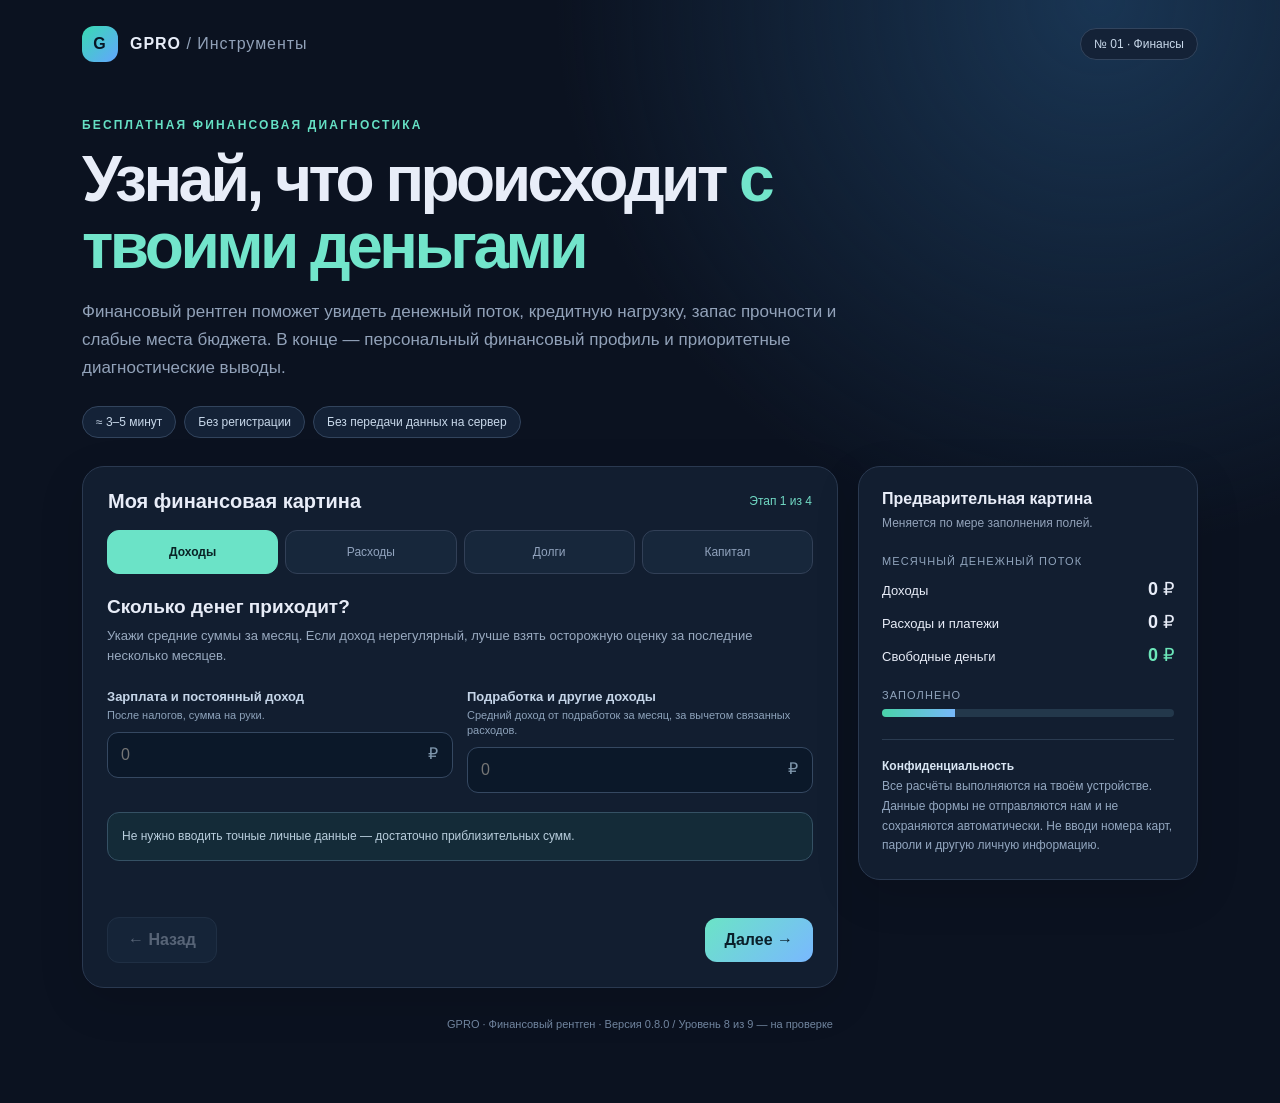
==== commit da2203e2: "feat(level-8): mobile usability, accessibility and performance (index.html)" ====
--- a/index.html
+++ b/index.html
@@ -1 +1 @@
-<!doctype html><html lang="ru"><head><meta charset="UTF-8"><meta name="viewport" content="width=device-width,initial-scale=1"><meta name="theme-color" content="#0d1525"><meta name="robots" content="noindex,nofollow"><title>GPRO — Финансовый рентген</title><link rel="stylesheet" href="./css/style.css"></head><body><main class="wrap"><header class="top"><div class="brand"><div class="mark">G</div><div>GPRO <span class="muted" style="font-weight:500">/ Инструменты</span></div></div><span class="chip">№ 01 · Финансы</span></header><section class="hero"><div class="eyebrow">Бесплатная финансовая диагностика</div><h1>Узнай, что происходит <span>с твоими деньгами</span></h1><p class="muted">Финансовый рентген поможет увидеть денежный поток, кредитную нагрузку, запас прочности и слабые места бюджета. В конце — персональный финансовый профиль и приоритетные диагностические выводы.</p><div class="chips"><span class="chip">≈ 3–5 минут</span><span class="chip">Без регистрации</span><span class="chip">Без передачи данных на сервер</span></div></section><div class="layout"><section class="panel"><div class="formhead"><h2>Моя финансовая картина</h2><span class="step" id="stepText">Этап 1 из 4</span></div><div class="tabs" id="tabs"><button class="tab active" data-tab="0">Доходы</button><button class="tab" data-tab="1">Расходы</button><button class="tab" data-tab="2">Долги</button><button class="tab" data-tab="3">Капитал</button></div><div id="stage"></div><div class="error" id="error" role="alert"></div><div class="nav"><button class="btn secondary" id="prev" disabled>← Назад</button><button class="btn" id="next">Далее →</button></div></section><aside class="panel side"><h3>Предварительная картина</h3><div class="muted">Меняется по мере заполнения полей.</div><div class="minititle">Месячный денежный поток</div><div class="snapshot"><span>Доходы</span><strong id="incomePreview">0 ₽</strong></div><div class="snapshot"><span>Расходы и платежи</span><strong id="outPreview">0 ₽</strong></div><div class="snapshot"><span>Свободные деньги</span><strong id="freePreview">0 ₽</strong></div><div class="minititle">Заполнено</div><div class="bar"><div id="progress"></div></div><div class="privacy"><b>Конфиденциальность</b><br>Все расчёты выполняются на твоём устройстве. Данные формы не отправляются нам и не сохраняются автоматически. Не вводи номера карт, пароли и другую личную информацию.</div></aside></div><section class="results" id="results"><div class="resultHeader"><div><div class="eyebrow">Результат диагностики</div><h2>Твой финансовый рентген</h2></div><button class="btn secondary" onclick="window.print()">🖨 Распечатать / PDF</button></div><div class="scoregrid"><div class="panel scorecard"><div class="score" id="scoreRing" style="--pct:0%"><span id="scoreValue">0</span><small>из 100</small></div><h3 id="scoreLabel"></h3><p>Условный индекс устойчивости на основе введённых данных. Не кредитный рейтинг и не финансовый диагноз.</p></div><div class="metrics" id="metrics"></div></div><section class="panel profile-panel" id="profile" aria-live="polite"></section><div class="report-guide">Сначала посмотри показатели и риски. Затем открой подходящие рекомендации — подробности скрыты, пока они не нужны.</div><div class="details"><div class="panel"><h3>Что показывают цифры</h3><div id="findings"></div></div><div class="panel"><h3>Приоритетные сигналы</h3><p class="panel-intro">Три главных фактора, которые стоит проверить.</p><div id="actions"></div></div></div><div style="margin-top:18px;display:flex;gap:12px;flex-wrap:wrap"><button class="btn" id="edit">Изменить данные</button><div class="quick-edit" id="quickEdit"><span>Перейти к разделу:</span><button type="button" data-edit-step="0">Доходы</button><button type="button" data-edit-step="1">Расходы</button><button type="button" data-edit-step="2">Долги</button><button type="button" data-edit-step="3">Капитал</button></div><button class="btn secondary" id="reset">Новая диагностика</button></div><p class="foot">Расчёты приблизительные и предназначены для самостоятельной оценки. Для точного планирования кредитов учитывай ставки, сроки, комиссии и условия договоров. Рекомендации носят образовательный характер.</p></section><footer class="foot">GPRO · Финансовый рентген · Версия 0.7.0 / Уровень 7 из 9 — на проверке</footer></main><script src="./js/app.js"></script></body></html>+<!doctype html><html lang="ru"><head><meta charset="UTF-8"><meta name="viewport" content="width=device-width,initial-scale=1"><meta name="theme-color" content="#0d1525"><meta name="robots" content="noindex,nofollow"><title>GPRO — Финансовый рентген</title><link rel="stylesheet" href="./css/style.css"></head><body><main class="wrap"><header class="top"><div class="brand"><div class="mark">G</div><div>GPRO <span class="muted" style="font-weight:500">/ Инструменты</span></div></div><span class="chip">№ 01 · Финансы</span></header><section class="hero"><div class="eyebrow">Бесплатная финансовая диагностика</div><h1>Узнай, что происходит <span>с твоими деньгами</span></h1><p class="muted">Финансовый рентген поможет увидеть денежный поток, кредитную нагрузку, запас прочности и слабые места бюджета. В конце — персональный финансовый профиль и приоритетные диагностические выводы.</p><div class="chips"><span class="chip">≈ 3–5 минут</span><span class="chip">Без регистрации</span><span class="chip">Без передачи данных на сервер</span></div></section><div class="layout"><section class="panel"><div class="formhead"><h2>Моя финансовая картина</h2><span class="step" id="stepText">Этап 1 из 4</span></div><div class="tabs" id="tabs"><button class="tab active" data-tab="0">Доходы</button><button class="tab" data-tab="1">Расходы</button><button class="tab" data-tab="2">Долги</button><button class="tab" data-tab="3">Капитал</button></div><div id="stage"></div><div class="error" id="error" role="alert" aria-live="assertive"></div><div class="nav" aria-label="Навигация по анкете"><button type="button" class="btn secondary" id="prev" disabled>← Назад</button><button type="button" class="btn" id="next">Далее →</button></div></section><aside class="panel side"><h3>Предварительная картина</h3><div class="muted">Меняется по мере заполнения полей.</div><div class="minititle">Месячный денежный поток</div><div class="snapshot"><span>Доходы</span><strong id="incomePreview">0 ₽</strong></div><div class="snapshot"><span>Расходы и платежи</span><strong id="outPreview">0 ₽</strong></div><div class="snapshot"><span>Свободные деньги</span><strong id="freePreview">0 ₽</strong></div><div class="minititle">Заполнено</div><div class="bar" id="progressTrack" role="progressbar" aria-label="Этапы диагностики" aria-valuemin="0" aria-valuemax="4" aria-valuenow="1"><div id="progress"></div></div><div class="privacy"><b>Конфиденциальность</b><br>Все расчёты выполняются на твоём устройстве. Данные формы не отправляются нам и не сохраняются автоматически. Не вводи номера карт, пароли и другую личную информацию.</div></aside></div><section class="results" id="results"><div class="resultHeader"><div><div class="eyebrow">Результат диагностики</div><h2>Твой финансовый рентген</h2></div><button class="btn secondary" onclick="window.print()">🖨 Распечатать / PDF</button></div><div class="scoregrid"><div class="panel scorecard"><div class="score" id="scoreRing" style="--pct:0%" role="img" aria-label="Индекс финансовой устойчивости"><span id="scoreValue">0</span><small>из 100</small></div><h3 id="scoreLabel"></h3><p>Условный индекс устойчивости на основе введённых данных. Не кредитный рейтинг и не финансовый диагноз.</p></div><div class="metrics" id="metrics"></div></div><section class="panel profile-panel" id="profile" aria-live="polite"></section><div class="report-guide">Сначала посмотри показатели и риски. Затем открой подходящие рекомендации — подробности скрыты, пока они не нужны.</div><div class="details"><div class="panel"><h3>Что показывают цифры</h3><div id="findings"></div></div><div class="panel"><h3>Приоритетные сигналы</h3><p class="panel-intro">Три главных фактора, которые стоит проверить.</p><div id="actions"></div></div></div><div style="margin-top:18px;display:flex;gap:12px;flex-wrap:wrap"><button class="btn" id="edit">Изменить данные</button><div class="quick-edit" id="quickEdit"><span>Перейти к разделу:</span><button type="button" data-edit-step="0">Доходы</button><button type="button" data-edit-step="1">Расходы</button><button type="button" data-edit-step="2">Долги</button><button type="button" data-edit-step="3">Капитал</button></div><button class="btn secondary" id="reset">Новая диагностика</button></div><p class="foot">Расчёты приблизительные и предназначены для самостоятельной оценки. Для точного планирования кредитов учитывай ставки, сроки, комиссии и условия договоров. Рекомендации носят образовательный характер.</p></section><footer class="foot">GPRO · Финансовый рентген · Версия 0.8.0 / Уровень 8 из 9 — на проверке</footer></main><script src="./js/app.js"></script></body></html>
--- a/css/style.css
+++ b/css/style.css
@@ -83,3 +83,11 @@
 
 /* Level 7 — diagnostic profile and priority hierarchy */
 .profile-panel{margin:20px 0;padding:24px;border:1px solid rgba(107,175,255,.32)}.profile-heading h3{font-size:clamp(21px,2.8vw,29px);margin:10px 0}.profile-heading p{color:#b7c6da;line-height:1.6;margin:0 0 18px}.profile-priorities{display:grid;gap:10px}.profile-priorities h4{margin:4px 0;font-size:15px}.profile-issue{display:grid;gap:6px;padding:14px 16px;border:1px solid rgba(139,165,198,.22);border-radius:14px;background:rgba(255,255,255,.025)}.profile-issue.primary{border-color:rgba(111,182,255,.55);background:rgba(73,142,224,.10)}.profile-rank{font-size:11px;letter-spacing:.06em;text-transform:uppercase;color:#91baf3;font-weight:700}.profile-issue b{font-size:16px}.profile-issue strong{font-size:14px;color:#f3f7ff}.profile-issue p{font-size:13px;line-height:1.55;color:#b8c5d6;margin:0}.profile-foot{font-size:12px;line-height:1.5;color:#94a8c1;margin:14px 0 0}@media(max-width:650px){.profile-panel{padding:17px}.profile-issue{padding:12px}}
+
+/* Level 8 — touch targets, narrow screens, motion and input resilience */
+html{scroll-behavior:smooth}body{overflow-x:hidden}.layout>*,.scoregrid>*,.details>*,.metrics>*{min-width:0}.snapshot strong,.metric strong{overflow-wrap:anywhere;white-space:normal}.inputwrap input[aria-invalid=true]{border-color:#ff9b9f;box-shadow:0 0 0 2px rgba(255,155,159,.18)}.tab,.quick-edit button,.btn{min-height:44px;touch-action:manipulation}.bar[role=progressbar]{position:relative}.bar[role=progressbar]>div{min-width:0}.nav{z-index:5}.profile-panel,.results{scroll-margin-top:16px}
+@media(max-width:850px){.side{display:grid;grid-template-columns:1fr 1fr;column-gap:20px}.side h3,.side>.muted,.side .privacy,.side .bar,.side .minititle{grid-column:1/-1}.side .snapshot{min-width:0}}
+@media(max-width:520px){.wrap{padding-left:12px;padding-right:12px}.hero h1{font-size:clamp(31px,9vw,45px)}.formhead h2{font-size:18px}.tabs{gap:5px}.tab{font-size:11px;min-height:44px;padding:10px 2px}.nav{position:sticky;bottom:0;padding:12px 15px calc(12px + env(safe-area-inset-bottom,0px));margin-top:4px;border-top:1px solid #30455e;background:rgba(18,30,48,.98);border-radius:0 0 20px 20px}.nav .btn{flex:1;min-width:0}.side{display:block}.snapshot{gap:8px}.snapshot strong{font-size:16px;text-align:right}.metric{padding:13px}.metric strong{font-size:clamp(16px,4.5vw,21px)}.resultHeader h2{font-size:24px}.scorecard{padding:20px}.quick-edit{width:100%}.quick-edit button{min-height:44px}.profile-issue strong{overflow-wrap:anywhere}}
+@media(max-width:350px){.tab{font-size:10px}.metrics{grid-template-columns:1fr}.nav .btn{padding:12px 8px}.chips .chip{font-size:11px}}
+@media(prefers-reduced-motion:reduce){html{scroll-behavior:auto}*,*::before,*::after{scroll-behavior:auto!important;transition-duration:.01ms!important;animation-duration:.01ms!important}}
+@media print{.nav{position:static}.profile-panel{break-inside:avoid}.scoregrid,.details{break-inside:auto}.metric,.finding,.profile-issue{break-inside:avoid}}
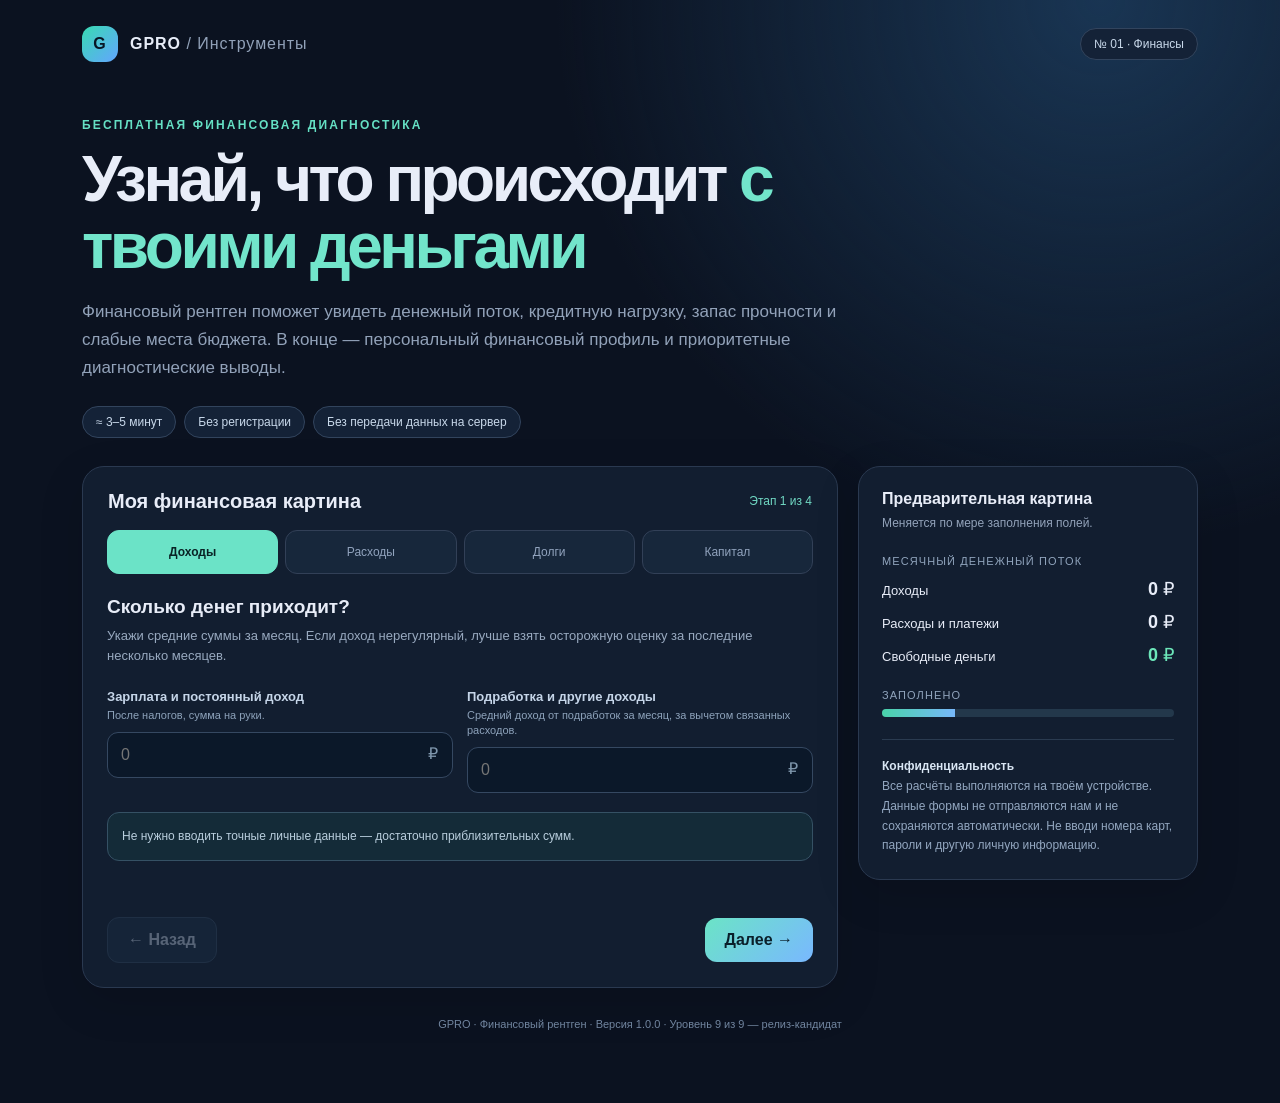
==== commit 16acc38a: "release: prepare v1.0 diagnostics, Telegram CTA and regression tests (index.html)" ====
--- a/index.html
+++ b/index.html
@@ -1 +1 @@
-<!doctype html><html lang="ru"><head><meta charset="UTF-8"><meta name="viewport" content="width=device-width,initial-scale=1"><meta name="theme-color" content="#0d1525"><meta name="robots" content="noindex,nofollow"><title>GPRO — Финансовый рентген</title><link rel="stylesheet" href="./css/style.css"></head><body><main class="wrap"><header class="top"><div class="brand"><div class="mark">G</div><div>GPRO <span class="muted" style="font-weight:500">/ Инструменты</span></div></div><span class="chip">№ 01 · Финансы</span></header><section class="hero"><div class="eyebrow">Бесплатная финансовая диагностика</div><h1>Узнай, что происходит <span>с твоими деньгами</span></h1><p class="muted">Финансовый рентген поможет увидеть денежный поток, кредитную нагрузку, запас прочности и слабые места бюджета. В конце — персональный финансовый профиль и приоритетные диагностические выводы.</p><div class="chips"><span class="chip">≈ 3–5 минут</span><span class="chip">Без регистрации</span><span class="chip">Без передачи данных на сервер</span></div></section><div class="layout"><section class="panel"><div class="formhead"><h2>Моя финансовая картина</h2><span class="step" id="stepText">Этап 1 из 4</span></div><div class="tabs" id="tabs"><button class="tab active" data-tab="0">Доходы</button><button class="tab" data-tab="1">Расходы</button><button class="tab" data-tab="2">Долги</button><button class="tab" data-tab="3">Капитал</button></div><div id="stage"></div><div class="error" id="error" role="alert" aria-live="assertive"></div><div class="nav" aria-label="Навигация по анкете"><button type="button" class="btn secondary" id="prev" disabled>← Назад</button><button type="button" class="btn" id="next">Далее →</button></div></section><aside class="panel side"><h3>Предварительная картина</h3><div class="muted">Меняется по мере заполнения полей.</div><div class="minititle">Месячный денежный поток</div><div class="snapshot"><span>Доходы</span><strong id="incomePreview">0 ₽</strong></div><div class="snapshot"><span>Расходы и платежи</span><strong id="outPreview">0 ₽</strong></div><div class="snapshot"><span>Свободные деньги</span><strong id="freePreview">0 ₽</strong></div><div class="minititle">Заполнено</div><div class="bar" id="progressTrack" role="progressbar" aria-label="Этапы диагностики" aria-valuemin="0" aria-valuemax="4" aria-valuenow="1"><div id="progress"></div></div><div class="privacy"><b>Конфиденциальность</b><br>Все расчёты выполняются на твоём устройстве. Данные формы не отправляются нам и не сохраняются автоматически. Не вводи номера карт, пароли и другую личную информацию.</div></aside></div><section class="results" id="results"><div class="resultHeader"><div><div class="eyebrow">Результат диагностики</div><h2>Твой финансовый рентген</h2></div><button class="btn secondary" onclick="window.print()">🖨 Распечатать / PDF</button></div><div class="scoregrid"><div class="panel scorecard"><div class="score" id="scoreRing" style="--pct:0%" role="img" aria-label="Индекс финансовой устойчивости"><span id="scoreValue">0</span><small>из 100</small></div><h3 id="scoreLabel"></h3><p>Условный индекс устойчивости на основе введённых данных. Не кредитный рейтинг и не финансовый диагноз.</p></div><div class="metrics" id="metrics"></div></div><section class="panel profile-panel" id="profile" aria-live="polite"></section><div class="report-guide">Сначала посмотри показатели и риски. Затем открой подходящие рекомендации — подробности скрыты, пока они не нужны.</div><div class="details"><div class="panel"><h3>Что показывают цифры</h3><div id="findings"></div></div><div class="panel"><h3>Приоритетные сигналы</h3><p class="panel-intro">Три главных фактора, которые стоит проверить.</p><div id="actions"></div></div></div><div style="margin-top:18px;display:flex;gap:12px;flex-wrap:wrap"><button class="btn" id="edit">Изменить данные</button><div class="quick-edit" id="quickEdit"><span>Перейти к разделу:</span><button type="button" data-edit-step="0">Доходы</button><button type="button" data-edit-step="1">Расходы</button><button type="button" data-edit-step="2">Долги</button><button type="button" data-edit-step="3">Капитал</button></div><button class="btn secondary" id="reset">Новая диагностика</button></div><p class="foot">Расчёты приблизительные и предназначены для самостоятельной оценки. Для точного планирования кредитов учитывай ставки, сроки, комиссии и условия договоров. Рекомендации носят образовательный характер.</p></section><footer class="foot">GPRO · Финансовый рентген · Версия 0.8.0 / Уровень 8 из 9 — на проверке</footer></main><script src="./js/app.js"></script></body></html>+<!doctype html><html lang="ru"><head><meta charset="UTF-8"><meta name="viewport" content="width=device-width,initial-scale=1"><meta name="theme-color" content="#0d1525"><meta name="robots" content="index,follow"><meta name="description" content="Бесплатный финансовый рентген GPRO: оцени доходы, расходы, долговую нагрузку, резерв и финансовую устойчивость за несколько минут. Без регистрации и передачи сумм на сервер."><meta property="og:type" content="website"><meta property="og:title" content="Финансовый рентген — GPRO"><meta property="og:description" content="Бесплатная диагностика личных финансов за 3–5 минут. Без регистрации."><meta property="og:url" content="https://koraevgog-create.github.io/gpro-financial-xray/"><link rel="canonical" href="https://koraevgog-create.github.io/gpro-financial-xray/"><title>GPRO — Финансовый рентген</title><link rel="stylesheet" href="./css/style.css"></head><body><main class="wrap"><header class="top"><div class="brand"><div class="mark">G</div><div>GPRO <span class="muted" style="font-weight:500">/ Инструменты</span></div></div><span class="chip">№ 01 · Финансы</span></header><section class="hero"><div class="eyebrow">Бесплатная финансовая диагностика</div><h1>Узнай, что происходит <span>с твоими деньгами</span></h1><p class="muted">Финансовый рентген поможет увидеть денежный поток, кредитную нагрузку, запас прочности и слабые места бюджета. В конце — персональный финансовый профиль и приоритетные диагностические выводы.</p><div class="chips"><span class="chip">≈ 3–5 минут</span><span class="chip">Без регистрации</span><span class="chip">Без передачи данных на сервер</span></div></section><div class="layout"><section class="panel"><div class="formhead"><h2>Моя финансовая картина</h2><span class="step" id="stepText">Этап 1 из 4</span></div><div class="tabs" id="tabs"><button class="tab active" data-tab="0">Доходы</button><button class="tab" data-tab="1">Расходы</button><button class="tab" data-tab="2">Долги</button><button class="tab" data-tab="3">Капитал</button></div><div id="stage"></div><div class="error" id="error" role="alert" aria-live="assertive"></div><div class="nav" aria-label="Навигация по анкете"><button type="button" class="btn secondary" id="prev" disabled>← Назад</button><button type="button" class="btn" id="next">Далее →</button></div></section><aside class="panel side"><h3>Предварительная картина</h3><div class="muted">Меняется по мере заполнения полей.</div><div class="minititle">Месячный денежный поток</div><div class="snapshot"><span>Доходы</span><strong id="incomePreview">0 ₽</strong></div><div class="snapshot"><span>Расходы и платежи</span><strong id="outPreview">0 ₽</strong></div><div class="snapshot"><span>Свободные деньги</span><strong id="freePreview">0 ₽</strong></div><div class="minititle">Заполнено</div><div class="bar" id="progressTrack" role="progressbar" aria-label="Этапы диагностики" aria-valuemin="0" aria-valuemax="4" aria-valuenow="1"><div id="progress"></div></div><div class="privacy"><b>Конфиденциальность</b><br>Все расчёты выполняются на твоём устройстве. Данные формы не отправляются нам и не сохраняются автоматически. Не вводи номера карт, пароли и другую личную информацию.</div></aside></div><section class="results" id="results"><div class="resultHeader"><div><div class="eyebrow">Результат диагностики</div><h2>Твой финансовый рентген</h2></div><button class="btn secondary" onclick="window.print()">🖨 Распечатать / PDF</button></div><div class="scoregrid"><div class="panel scorecard"><div class="score" id="scoreRing" style="--pct:0%" role="img" aria-label="Индекс финансовой устойчивости"><span id="scoreValue">0</span><small>из 100</small></div><h3 id="scoreLabel"></h3><p>Условный индекс устойчивости на основе введённых данных. Не кредитный рейтинг и не финансовый диагноз.</p></div><div class="metrics" id="metrics"></div></div><section class="panel profile-panel" id="profile" aria-live="polite"></section><div class="report-guide">Сначала посмотри показатели и риски. Затем открой подходящие рекомендации — подробности скрыты, пока они не нужны.</div><div class="details"><div class="panel"><h3>Что показывают цифры</h3><div id="findings"></div></div><div class="panel"><h3>Приоритетные сигналы</h3><p class="panel-intro">Три главных фактора, которые стоит проверить.</p><div id="actions"></div></div></div><section class="panel telegram-cta" id="telegramCta" aria-label="Продолжение в Telegram"><div class="telegram-cta-icon" aria-hidden="true">✈</div><div class="telegram-cta-content"><div class="eyebrow">Продолжить с GPRO</div><h3>Диагностика — первый шаг</h3><p>Хочешь разобраться в результатах глубже и получить доступ к другим полезным инструментам? Продолжай в нашем Telegram-боте.</p><p class="telegram-privacy">Переход добровольный. Введённые здесь финансовые суммы не отправляются в Telegram.</p></div><div class="telegram-cta-action"><a class="btn telegram-cta-link" id="telegramLink" href="#" target="_blank" rel="noopener noreferrer" hidden>Перейти в Telegram ↗</a><span class="telegram-cta-pending" id="telegramPending">Скоро здесь появится ссылка на бота</span></div></section><div style="margin-top:18px;display:flex;gap:12px;flex-wrap:wrap"><button class="btn" id="edit">Изменить данные</button><div class="quick-edit" id="quickEdit"><span>Перейти к разделу:</span><button type="button" data-edit-step="0">Доходы</button><button type="button" data-edit-step="1">Расходы</button><button type="button" data-edit-step="2">Долги</button><button type="button" data-edit-step="3">Капитал</button></div><button class="btn secondary" id="reset">Новая диагностика</button></div><p class="foot">Расчёты приблизительные и предназначены для самостоятельной оценки. Для точного планирования кредитов учитывай ставки, сроки, комиссии и условия договоров. Рекомендации носят образовательный характер.</p></section><footer class="foot">GPRO · Финансовый рентген · Версия 1.0.0 · Уровень 9 из 9 — релиз-кандидат</footer></main><script src="./js/config.js"></script><script src="./js/app.js"></script></body></html>
--- a/css/style.css
+++ b/css/style.css
@@ -91,3 +91,7 @@
 @media(max-width:350px){.tab{font-size:10px}.metrics{grid-template-columns:1fr}.nav .btn{padding:12px 8px}.chips .chip{font-size:11px}}
 @media(prefers-reduced-motion:reduce){html{scroll-behavior:auto}*,*::before,*::after{scroll-behavior:auto!important;transition-duration:.01ms!important;animation-duration:.01ms!important}}
 @media print{.nav{position:static}.profile-panel{break-inside:avoid}.scoregrid,.details{break-inside:auto}.metric,.finding,.profile-issue{break-inside:avoid}}
+
+/* Level 9 — reusable GPRO Telegram funnel */
+.telegram-cta{display:grid;grid-template-columns:48px minmax(0,1fr) auto;align-items:center;gap:18px;padding:23px 25px;margin-top:20px;background:linear-gradient(110deg,#152d40,#13263c);border-color:#376478}.telegram-cta-icon{width:48px;height:48px;display:grid;place-items:center;border-radius:15px;background:#2388b5;color:white;font-size:25px}.telegram-cta h3{font-size:21px;margin:8px 0}.telegram-cta p{margin:0;color:#c0d1e2;font-size:13px;line-height:1.6}.telegram-cta .telegram-privacy{color:#9eb7c9;font-size:11px;margin-top:8px}.telegram-cta-action{text-align:center;max-width:215px}.telegram-cta-link{display:inline-block;text-decoration:none;text-align:center;white-space:nowrap}.telegram-cta-link[hidden],.telegram-cta-pending[hidden]{display:none!important}.telegram-cta-pending{display:block;color:#9eb7c9;font-size:12px;line-height:1.5}.telegram-cta-link:focus-visible{outline:3px solid #76e4cc;outline-offset:3px}@media(max-width:850px){.telegram-cta{grid-template-columns:48px minmax(0,1fr)}.telegram-cta-action{grid-column:2;text-align:left;max-width:none}}@media(max-width:520px){.telegram-cta{grid-template-columns:1fr;padding:19px;gap:12px}.telegram-cta-action{grid-column:1}.telegram-cta-link{width:100%;white-space:normal}}
+@media print{.telegram-cta{display:none!important}}
